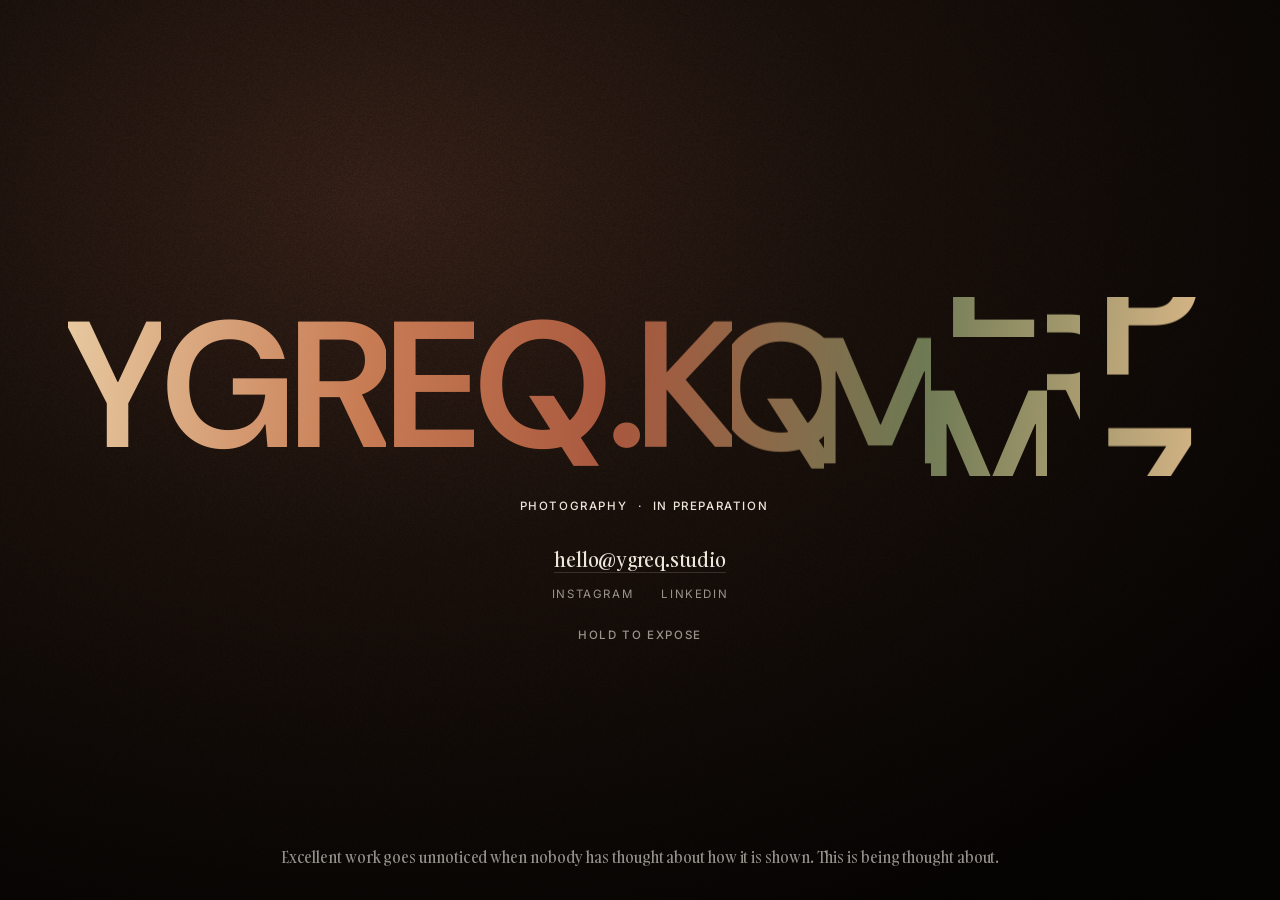
==== index.html @ 8a0fd908 "Serve the holding page only, while the site is finished on the site branch index.html is now the com" ====
<!doctype html>
<html lang="en">
<head>
  <meta charset="utf-8" />
  <meta name="viewport" content="width=device-width, initial-scale=1, viewport-fit=cover" />
  <title>YGREQ.STUDIO</title>
  <meta name="description" content="YGREQ.STUDIO is a visual creative practice based in Sofia. Photography, creative direction and brand identity for a handful of brands and institutions each year." />

  <meta property="og:title" content="YGREQ.STUDIO" />
  <meta property="og:description" content="Excellent work goes unnoticed when nobody has thought about how it is shown. This is being thought about." />
  <meta property="og:type" content="website" />

  <!-- browser-chrome tint: the field is the home hero's black -->
  <meta name="theme-color" content="#1A1B15" />
  <link rel="preconnect" href="https://fonts.googleapis.com" />
  <link rel="preconnect" href="https://fonts.gstatic.com" crossorigin />
  <!-- Inter: board, links, label. DM Sans 600: the wordmark only -->
  <link href="https://fonts.googleapis.com/css2?family=Inter:wght@400;500;600&family=DM+Sans:opsz,wght@9..40,600&display=swap" rel="stylesheet" />
  <link rel="stylesheet" href="styles.css?v=202611221200" />
  <link rel="stylesheet" href="coming-soon.css?v=202611221400" />
  <!-- coming-soon.js adds .cs-ready to <html> and only then are the board, the
       aperture and the instruction shown. Without JS the page is the wordmark,
       the line and the links. -->
</head>
<body class="page--ink cs-page">

  <main class="cs">
    <!-- the home hero's field, copied: Ember gradient + grain over --black -->
    <div class="hero__media" aria-hidden="true"></div>
    <canvas class="hero__grain" id="heroGrain" aria-hidden="true"></canvas>

    <h1 class="visually-hidden">YGREQ.STUDIO</h1>

    <div class="cs__stack">
      <!-- Solari reel, built by hero-wordmark.js. data-overshoot: first play only,
           STUDIO runs past its letters before settling. No JS: plain DM Sans text. -->
      <div class="hero__wordmark cs__wordmark" aria-hidden="true">
        <div class="hero__wordmark-row" id="heroWordmark" data-overshoot>YGREQ.STUDIO</div>
      </div>

      <!-- departures board, flipped by coming-soon.js -->
      <div class="cs__board label" id="csBoard" aria-hidden="true">
        <span class="cs__board-col cs__board-col--left" data-board="left">PHOTOGRAPHY</span>
        <span class="cs__board-dot">&middot;</span>
        <span class="cs__board-col cs__board-col--right" data-board="right">IN PREPARATION</span>
      </div>

      <!-- contact, centred under the board -->
      <div class="cs__contact">
        <a href="mailto:hello@ygreq.studio" class="contact-email">hello@ygreq.studio</a>
        <div class="contact-social">
          <a href="https://instagram.com/ygreq" rel="me noopener" target="_blank">Instagram</a>
          <a href="https://www.linkedin.com/in/yassengrigorov/" rel="me noopener" target="_blank">LinkedIn</a>
        </div>
        <!-- the prompt: sits under the contact at first; with a mouse, it detaches
             on the first move and follows the cursor (coming-soon.js) -->
        <span class="cs__hold label" id="csHold" aria-hidden="true">Hold to expose</span>
      </div>
    </div>

    <!-- the shutter: closed and empty until it opens -->
    <p class="visually-hidden">A rotating glimpse of selected photographs</p>
    <div class="cs__aperture" id="csAperture" aria-hidden="true">
      <div class="cs__iris">
        <img id="csFrame" alt="" decoding="async" />
      </div>
    </div>

    <footer class="cs__foot">
      <p class="cs__line">Excellent work goes unnoticed when nobody has thought about how it is shown. This is being thought about.</p>
    </footer>
  </main>

  <script src="hero-wordmark.js?v=202611221400"></script>
  <script src="coming-soon.js?v=202611221400"></script>
</body>
</html>
---- styles.css ----
/* ============================================================
   YGREQ.STUDIO — base styles
   Restrained, editorial. DM Sans body + switchable display serif.
   ============================================================ */

/* ---- self-hosted display serif: Gambarino (Fontshare / ITF licence) ---- */
@font-face {
  font-family: 'Gambarino';
  src: url('assets/fonts/Gambarino-Regular.woff2') format('woff2');
  font-weight: 400;
  font-style: normal;
  font-display: swap;
}

:root {
  /* ---- raw colour values ---- */
  --paper:         #E5DFD2;
  --ink:           #23241D;
  --cream:         #ECE7DB;
  --clay:          #AE674C;
  --clay-strong:   #9A5942;
  --olive:         #565C49;
  --cobalt:        #1A4F92;
  --stone:         #847E72;

  /* per-project reds — see PER-PROJECT ACCENTS below. Raw values live here so
     the curtain, the menu hover and transition.js can all read the same one. */
  --red-exemplary-home: #DE4832;
  --red-corps:          #EE1F25;
  --navy-pride-and-prejudice: #1A2541;
  --line:          rgba(35, 36, 29, 0.14);
  --black:         #1A1B15;

  /* ---- semantic / cascade-overrideable UI tokens ----
     Colour-field sections (.section--*) override these locally;
     components must read these, never the raw values above. */
  --muted:         var(--stone);
  --accent:        var(--clay);
  --accent-strong: var(--clay-strong);

  --maxw: 1480px;
  --gut: clamp(20px, 5vw, 80px);

  /* real portfolio photographs never render taller than this, at any width —
     see the "real photography" rule below and the lightbox's own sizing */
  --img-max-h: 86vh;

  /* motion */
  --ease-out:  cubic-bezier(.16, 1, .3, 1);
  --ease-menu: cubic-bezier(.76, 0, .24, 1);
  --dur-micro:  200ms;
  --dur-std:    450ms;
  --dur-menu:   700ms;

  --fs-label: 0.72rem;
  --ls-label: 0.14em;

  /* fluid display sizes */
  --fs-mega:  clamp(2.6rem, 9vw, 9rem);
  --fs-h1:    clamp(2rem, 5.2vw, 4.6rem);
  --fs-h2:    clamp(1.6rem, 3.4vw, 3rem);
  --fs-lead:  clamp(1.15rem, 1.9vw, 1.8rem);
  --fs-body:  clamp(1rem, 1.15vw, 1.18rem);

  /* display serif — Gambarino; applied to expressive type only */
  --font-display: 'Gambarino', serif;

  /* menu overlay: idx-column width + link gap, shared so .menu-item__children
     can always align flush under the label regardless of viewport width —
     see .menu-item__idx / .menu-item__link / .menu-item__children below */
  --menu-idx-w:   16px;
  --menu-item-gap: clamp(14px, 2vw, 24px);
}

/* ---------- reset ---------- */
*, *::before, *::after { box-sizing: border-box; }
html { -webkit-text-size-adjust: 100%; }
body {
  margin: 0;
  font-family: "Inter", system-ui, -apple-system, sans-serif;
  font-size: var(--fs-body);
  line-height: 1.5;
  color: var(--ink);
  font-feature-settings: "kern" 1;
  -webkit-font-smoothing: antialiased;
  text-rendering: optimizeLegibility;
  /* paper grain — baked asset (assets/grain.png), blended locally via
     background-blend-mode (not a fixed page-covering mix-blend-mode layer,
     which forced expensive recompositing against the hero's animation). */
  background-color: var(--paper);
  background-image: url("assets/grain.png");
  background-blend-mode: overlay;
  background-repeat: repeat;
  background-size: 160px 160px;
}
img, video { display: block; max-width: 100%; }
a { color: inherit; text-decoration: none; }
h1, h2, h3, p { margin: 0; }

::selection { background: var(--ink); color: var(--paper); }

/* visible focus ring everywhere — reads var(--ink), which colour-field
   sections already override locally, so it stays legible on paper and
   on any .section--* background without a second set of rules */
:focus-visible { outline: 2px solid var(--ink); outline-offset: 3px; }

/* visually hidden but still reachable by AT / not by keyboard when paired
   with tabindex="-1" (used for the contact form's spam honeypot) */
.visually-hidden {
  position: absolute !important;
  width: 1px; height: 1px;
  padding: 0; margin: -1px;
  overflow: hidden;
  clip: rect(0, 0, 0, 0);
  white-space: nowrap;
  border: 0;
}

/* ---------- shared helpers ---------- */
.wrap { width: 100%; max-width: var(--maxw); margin-inline: auto; padding-inline: var(--gut); }

.label {
  font-size: var(--fs-label);
  letter-spacing: var(--ls-label);
  text-transform: uppercase;
  color: var(--muted);
  font-weight: 500;
}

.lead { font-size: var(--fs-lead); line-height: 1.32; letter-spacing: -0.01em; }
.measure { max-width: 34ch; }
.measure-wide { max-width: 50ch; }

/* ---- fade-up reveal (body text, lists, small blocks) ---- */
[data-reveal]:not([data-reveal-type]) {
  opacity: 0;
  transform: translateY(18px);
  transition: opacity 1.0s var(--ease-out) 80ms, transform 1.0s var(--ease-out) 80ms;
}
[data-reveal]:not([data-reveal-type]).is-in { opacity: 1; transform: none; }

/* ---- mask reveal (display type — clip + translate up) ---- */
.js [data-reveal-type="mask"] { overflow: hidden; padding-bottom: 0.15em; }
.js [data-reveal-type="mask"] .reveal-inner {
  display: block;
  transform: translateY(106%);
  transition: transform 950ms var(--ease-out) var(--reveal-delay, 60ms);
  will-change: transform;
}
.js [data-reveal-type="mask"].is-in .reveal-inner { transform: translateY(0); }

/* Line-by-line statement reveal */
.reveal-line { display: block; }

/* ---- image wipe reveal ----
   A top-down wipe over a stationary photograph, built from transforms rather
   than clip-path. clip-path is not compositor-animatable, so the old version
   repainted the full photograph on every frame of the reveal — fine on a
   desktop GPU, the main source of dropped frames on a phone.
   .wipe clips with overflow:hidden and travels up; because overflow clips in
   the element's own transformed space, the clip rectangle travels with it,
   while .wipe__in cancels that movement for the image inside. Net effect: the
   visible band grows downward over a photograph that never moves — and both
   layers animate only transform, which the compositor handles without
   repainting. main.js builds the two layers; see the note there. */
.js [data-reveal-type="image"] .wipe {
  display: block;
  overflow: hidden;
  transform: translateY(-100%);
  transition: transform 1000ms var(--ease-menu);
}
.js [data-reveal-type="image"] .wipe__in {
  display: block;
  transform: translateY(100%);
  transition: transform 1000ms var(--ease-menu);
}
.js [data-reveal-type="image"].is-in .wipe,
.js [data-reveal-type="image"].is-in .wipe__in { transform: translateY(0); }

/* A photograph that reveals without parallax has no frame to clip in, so
   main.js gives it a host. The host carries the reveal state and nothing
   else — it must be transparent to whatever layout surrounded the image. */
.reveal-host { display: block; width: 100%; }
/* .corps-cell > .ph sizes the placeholder as a direct child; wrapping moves
   it one level deeper, so restore that sizing here. */
.reveal-host .ph { width: 100%; height: auto; }

/* ---- parallax frame ---- */
.parallax-frame { position: relative; overflow: hidden; }
/* parallax writes to the photograph itself; the .wipe layers between it and
   the frame own their own transforms (see the image wipe above) */
.js .parallax-frame img,
.js .parallax-frame video { transform-origin: center center; will-change: transform; }
/* scroll.js runs no parallax on touch devices (see the note there), so the
   compositor layer these would otherwise hold is pure memory cost on exactly
   the devices least able to spare it. */
@media (hover: none) and (pointer: coarse) {
  /* scroll.js runs no parallax on touch devices (see the note there), so the
     compositor layer this would otherwise hold is pure memory cost on exactly
     the devices least able to spare it. The wipe itself is identical on every
     device — it composites, so there is no reason to vary it. */
  .js .parallax-frame img,
  .js .parallax-frame video { will-change: auto; }
}

@media (prefers-reduced-motion: reduce) {
  [data-reveal]:not([data-reveal-type]) { opacity: 1; transform: none; transition: none; }
  .js [data-reveal-type="mask"] { overflow: visible; padding-bottom: 0; }
  .js [data-reveal-type="mask"] .reveal-inner { transform: none; transition: none; }
  .js [data-reveal-type="image"] .wipe,
  .js [data-reveal-type="image"] .wipe__in { transform: none !important; transition: none; }
  .js .parallax-frame > * { transform: none !important; }
}

/* ============================================================
   NAV
   ============================================================ */
.nav {
  position: fixed;
  inset: 0 0 auto 0;
  z-index: 50;
  display: flex;
  align-items: center;
  justify-content: space-between;
  padding: clamp(18px, 2.4vw, 30px) var(--gut);
  mix-blend-mode: difference;
  color: #fff;
}
.nav__mark { font-family: "DM Sans", sans-serif; font-weight: 600; letter-spacing: -0.01em; font-size: 0.95rem; }

/* no-JS baseline: show inline links, hide toggle */
.nav__links { display: flex; gap: clamp(18px, 2.4vw, 40px); }
.nav__links a { font-size: 0.95rem; opacity: 0.85; transition: opacity .25s; }
.nav__links a:hover { opacity: 1; }
.nav__toggle { display: none; background: none; border: 0; color: inherit; font: inherit; font-size: 0.95rem; cursor: pointer; padding: 0; }

/* JS loaded: switch to overlay-driven toggle */
.js .nav__links { display: none; }
.js .nav__toggle { display: inline-flex; }

/* Nav over a colour field.
   .nav blends with mix-blend-mode: difference so it stays legible over
   arbitrary imagery — but difference-blending white over clay (#AE674C)
   resolves to a dull blue-grey (#5198B3), which reads as "greyed out"
   rather than as part of the page. Over any of the .section--* colour
   fields we therefore drop the blend and paint the nav ecru outright.
   main.js toggles this by watching which field sits under the nav band;
   over paper, and over photography, the difference blend still applies. */
.nav--field {
  mix-blend-mode: normal;
  color: var(--cream);
}

/* The menu curtain is always one of the colour fields (clay, olive, cobalt,
   or a project's own colour), so the open overlay gets the same treatment —
   otherwise "Close" blends to blue-grey on the clay curtain. */
body:has(.menu-overlay.is-open) .nav,
body:has(.menu-overlay.is-closing) .nav {
  mix-blend-mode: normal;
  color: var(--cream);
}

/* ============================================================
   HERO — animated wordmark: STUDIO rolls in Solari-style, letters
   coloured with a warm clay/gold/olive gradient, over an Ember field.
   ============================================================ */
.hero {
  position: relative;
  height: 100svh;
  min-height: 560px;
  background: var(--black);
  overflow: hidden;
}
/* Ember field. (This replaces the earlier video-behind-mask concept —
   letters are no longer cut-out windows, so a future hero video would
   need its own masked layer rather than sitting in here.) */
.hero__media {
  position: absolute; inset: 0;
  will-change: transform;
  background: radial-gradient(88% 88% at 30% 22%, #331F17 0%, #180F0A 45%, #050302 100%);
}
.hero__grain { position: absolute; inset: 0; width: 100%; height: 100%; mix-blend-mode: overlay; opacity: .5; pointer-events: none; }

/* animated wordmark */
.hero__wordmark {
  position: absolute; inset: 0; z-index: 2; display: flex; align-items: center; justify-content: center;
  padding: 0 var(--gut); pointer-events: none;
  font-family: "DM Sans", sans-serif; font-weight: 600; letter-spacing: -.03em;
  font-size: clamp(2.2rem, 10.5vw, 9.5rem); line-height: 1;
}
.hero__wordmark-row { display: flex; align-items: flex-end; }
.reel { display: inline-block; height: 1em; overflow: hidden; vertical-align: bottom; }
.reel__strip { display: flex; flex-direction: column; will-change: transform; }
.reel__cell {
  height: 1em; display: flex; align-items: center; justify-content: center; line-height: 1;
  background-image: linear-gradient(96deg, #E7C9A0 0%, #C87C54 26%, #A9583E 48%, #6E7A54 74%, #DDB989 100%);
  background-repeat: no-repeat;
  -webkit-background-clip: text; background-clip: text;
  -webkit-text-fill-color: transparent; color: transparent;
}

.hero__foot {
  /* bottom offset is the section-counter's own position plus clearance,
     so the "01/09" counter (fixed, bottom-left, same gutter) never overlaps
     the hero's label */
  position: absolute; left: var(--gut); right: var(--gut); bottom: calc(clamp(22px, 4vw, 44px) + 30px);
  display: flex; justify-content: space-between; align-items: flex-end; gap: 20px;
  color: rgba(255,255,255,0.72);
  mix-blend-mode: difference;
  z-index: 3;
}
.hero__foot .label { color: rgba(255,255,255,0.72); }
.hero__scroll { font-size: var(--fs-label); letter-spacing: var(--ls-label); text-transform: uppercase; }

/* ============================================================
   SECTIONS
   ============================================================ */
section { position: relative; }
.section { padding-block: clamp(72px, 12vh, 160px); }
.section--tight { padding-block: clamp(56px, 8vh, 110px); }

.rule { height: 1px; background: var(--line); border: 0; margin: 0; }

/* intro: paragraph left, services right */
.split {
  display: grid;
  grid-template-columns: 1.4fr 1fr;
  gap: clamp(28px, 6vw, 90px);
  align-items: start;
}
.services { list-style: none; margin: 0; padding: 0; }
.services li {
  display: flex; justify-content: space-between; align-items: baseline; gap: 16px;
  padding: 18px 0; border-top: 1px solid var(--line);
  font-size: clamp(1.2rem, 2vw, 1.7rem); letter-spacing: -0.01em;
}
.services li:last-child { border-bottom: 1px solid var(--line); }
.services li span { font-size: var(--fs-label); letter-spacing: var(--ls-label); color: var(--muted); }

/* intro strip — condensed statement on clay + full-bleed image beneath */
.intro-strip { padding-block: clamp(40px, 6vw, 64px); }
.intro-strip .wrap { display: flex; justify-content: center; text-align: center; }
.intro-strip__text {
  font-family: var(--font-display);
  font-weight: 400;
  font-size: var(--fs-h2);
  line-height: 1.1;
  letter-spacing: -0.02em;
  max-width: 26ch;
}
.intro-strip__link { display: block; }
.intro-strip__image { width: 100%; }

/* image + paired paragraphs */
.archive { display: grid; grid-template-columns: 1fr 1fr; gap: clamp(28px, 5vw, 70px); align-items: end; }
.archive__text { display: flex; flex-direction: column; gap: 14px; }

/* big centred statement */
.statement { text-align: left; }
.statement p {
  font-size: var(--fs-h1);
  line-height: 1.08;
  letter-spacing: -0.02em;
  max-width: 22ch;
  font-weight: 500;
}
.statement .cont { color: var(--muted); display: block; max-width: 40ch; margin-top: clamp(20px,3vw,34px); font-size: var(--fs-lead); line-height:1.34; letter-spacing:-0.01em; }

/* approach: text + image */
.approach { display: grid; grid-template-columns: 1fr 1.1fr; gap: clamp(28px, 6vw, 90px); align-items: center; }

/* disciplines grid */
.disc { display: grid; grid-template-columns: repeat(3, 1fr); gap: 1px; background: var(--line); border: 1px solid var(--line); }
.disc__item {
  background: var(--paper);
  padding: clamp(26px, 4vw, 52px) clamp(20px, 3vw, 36px);
  min-height: clamp(150px, 18vw, 230px);
  display: flex; flex-direction: column; justify-content: space-between;
  position: relative;
  overflow: hidden;
}
.disc__num, .disc__name { position: relative; z-index: 1; }
.disc__img {
  position: absolute;
  inset: 0;
  width: 100%;
  height: 100%;
  object-fit: cover;
  border: none;
  opacity: 0;
  transform: scale(1.04);
  transition: opacity var(--dur-micro) var(--ease-out), transform var(--dur-menu) var(--ease-out);
  pointer-events: none;
}
.disc__img::after { display: none; }
.disc__item::before {
  content: "";
  position: absolute;
  inset: 0;
  background: linear-gradient(to top, rgba(35,36,29,.55), rgba(35,36,29,0) 55%);
  opacity: 0;
  transition: opacity var(--dur-micro) var(--ease-out);
  z-index: 1;
}
.disc__item:hover .disc__img { opacity: 1; transform: scale(1); }
.disc__item:hover::before { opacity: 1; }
.disc__item:hover .disc__num,
.disc__item:hover .disc__name { color: var(--cream); }
/* Motion tile — the reveal is a silent looping clip rather than a still.
   <video> inherits .disc__img wholesale; this only kills the UA's own chrome. */
.disc__img--video { background: var(--ink); }
.disc__img--video::-webkit-media-controls { display: none !important; }

/* Brand Identity tile — a flat identity lockup, not a photograph. Photographs
   fill the tile edge to edge (object-fit: cover) and take the darkening
   gradient so the cream label reads over them; a line mark on its own ground
   can do neither. So this one tile keeps its paper field and its ink type, and
   the lockup sits contained and top-weighted above them. Bottom padding
   reserves the label's line so the mark's own wordmark never lands on it.
   (The artwork is trimmed to its content bbox — the supplied file carried ~60%
   empty margin, which shrank the wordmark past legibility at tile size.) */
.disc__img--mark {
  object-fit: contain;
  object-position: center top;
  background: var(--paper);
  padding: clamp(24px, 3vw, 34px) clamp(20px, 2.6vw, 30px) clamp(68px, 8.6vw, 94px);
  transform: none;               /* no scale-in — a mark shouldn't breathe */
}
.disc__item--mark:hover .disc__img--mark { transform: none; }
.disc__item--mark:hover::before { opacity: 0; }   /* no gradient over a paper field */
.disc__item--mark:hover .disc__num  { color: var(--muted); }
.disc__item--mark:hover .disc__name { color: var(--ink); }

/* No hover (phones, tablets): the reveal has nothing to trigger it, so the grid
   would be six words and nothing else. Show the real media outright instead —
   img and video only, never the .ph placeholders, which should keep looking
   like the empty slots they are. */
@media (hover: none) {
  img.disc__img, video.disc__img { opacity: 1; transform: none; }
  .disc__item:has(img.disc__img)::before,
  .disc__item:has(video.disc__img)::before { opacity: 1; }
  .disc__item:has(img.disc__img) .disc__num,
  .disc__item:has(video.disc__img) .disc__num,
  .disc__item:has(img.disc__img) .disc__name,
  .disc__item:has(video.disc__img) .disc__name { color: var(--cream); }

  /* The flat-mark tile keeps its paper field and ink type here too. These have
     to carry :has() as well — without it they lose to the rules above, whose
     :has(img.disc__img) makes them a specificity step more specific. */
  .disc__item--mark:has(img.disc__img)::before { opacity: 0; }
  .disc__item--mark:has(img.disc__img) .disc__num  { color: var(--muted); }
  .disc__item--mark:has(img.disc__img) .disc__name { color: var(--ink); }
}

.disc__num { font-size: var(--fs-label); letter-spacing: var(--ls-label); color: var(--muted); transition: color var(--dur-micro) var(--ease-out); }
.disc__name { font-size: clamp(1.25rem, 2.1vw, 1.9rem); letter-spacing: -0.01em; transition: color var(--dur-micro) var(--ease-out); }

/* ---- display serif (Gambarino) — expressive type only ----
   DM Sans stays on: .nav__mark, .footer__mark, hero SVG wordmark.
   Inter handles: body, .label, services list, everything else. */
.menu-item__label,
.statement p,
.cta h2,
.disc__name {
  font-family: var(--font-display);
  font-weight: 400;
  letter-spacing: -0.02em;
  line-height: 1.0;
}
/* Menu labels are display-sized — Gambarino is top-heavy at large sizes,
   pull line-height tight and ease tracking slightly */
.menu-item__label { line-height: 0.98; letter-spacing: -0.015em; }
.statement p      { line-height: 1.02; letter-spacing: -0.02em; }
.cta h2           { line-height: 1.04; letter-spacing: -0.02em; }

/* ============================================================
   COLOUR-FIELD SECTIONS
   Apply .section--* to any container. Components that read
   var(--ink) / var(--muted) / var(--accent) recolour automatically.
   Home page: use sparingly (two beats — cobalt + clay).
   Inner pages may use more liberally.
   ============================================================ */
.section--cobalt {
  background: var(--cobalt);
  background-image: url("assets/grain.png");
  background-blend-mode: overlay;
  background-repeat: repeat;
  background-size: 160px 160px;
  color: var(--ink);
  --ink:    var(--cream);
  --muted:  rgba(236, 231, 221, .6);
  --line:   rgba(236, 231, 221, .18);
  /* --accent stays clay (warm on cool is intentional) */
}
.section--olive {
  background: var(--olive);
  background-image: url("assets/grain.png");
  background-blend-mode: overlay;
  background-repeat: repeat;
  background-size: 160px 160px;
  color: var(--ink);
  --ink:    var(--cream);
  --muted:  rgba(236, 231, 221, .6);
  --line:   rgba(236, 231, 221, .18);
}
.section--clay,
.section--clay-cream {
  background: var(--clay);
  background-image: url("assets/grain.png");
  background-blend-mode: overlay;
  background-repeat: repeat;
  background-size: 160px 160px;
  color: var(--ink);
  --ink:    #23241D;
  --muted:  rgba(35, 36, 29, .62);
  --accent: var(--ink);
  --accent-strong: rgba(35, 36, 29, .78);
  --line:   rgba(35, 36, 29, .2);
}

/* Clay field, cream type. Same background, type flipped light — for large
   display headers (The Work's dictionary opening) where the page should read
   as a colour field with light type on it rather than dark ink. Deliberately
   NOT the default: .btn paints itself in var(--accent) with paper text, so any
   clay surface carrying a button (the home CTA, the .case-next bands) must
   keep the dark-ink treatment above or the button goes cream-on-cream. */
.section--clay-cream {
  --ink:    var(--cream);
  --muted:  rgba(236, 231, 221, .8);
  --accent: var(--ink);
  --accent-strong: rgba(236, 231, 221, .9);
  --line:   rgba(236, 231, 221, .28);
}
/* a project that names its own colour needs a matching field for the closing
   bands that point at it — same slug as .project--*, .page-curtain--* and
   .menu-overlay--*, so the whole family is derivable from the project slug */
.section--pride-and-prejudice {
  background: var(--navy-pride-and-prejudice);
  background-image: url("assets/grain.png");
  background-blend-mode: overlay;
  background-repeat: repeat;
  background-size: 160px 160px;
  color: var(--ink);
  --ink:    var(--cream);
  --muted:  rgba(236, 231, 221, .6);
  --line:   rgba(236, 231, 221, .18);
}
.section--ink {
  background: var(--black);
  background-image: url("assets/grain.png");
  background-blend-mode: overlay;
  background-repeat: repeat;
  background-size: 160px 160px;
  color: var(--ink);
  --ink:    var(--cream);
  --muted:  rgba(236, 231, 221, .55);
  --line:   rgba(236, 231, 221, .16);
}

/* ------------------------------------------------------------
   PER-PROJECT ACCENTS
   A case study may carry its own accent, echoing the project's
   own identity rather than the site's default clay. Applied as a
   class on <body>; every component that reads var(--accent) picks
   it up, and colour-field sections still override locally (clay
   sets --accent to ink), so the closing band is untouched.
   Colours come from each project's own materials — see the note
   beside each one. Keep new projects to this same pattern.
   ------------------------------------------------------------ */
/* THE PROJECT-COLOUR RULE — where a project's own colour is allowed to appear.
   Three places, the same on every project, so this never has to be decided
   case by case:
     1. the headword (.case-hero__title)
     2. the structural headers (.case-section__eyebrow — Statement, Process,
        and every sequence heading)
     3. any link elsewhere on the site that points AT that project (see the
        closing-band rule further down)
   The descriptor under the headword stays deliberately quiet: it's a sentence,
   not a label, and it already sits between two coloured beats. A case study
   with no project colour (Pride and Prejudice) reads --accent as the site clay
   and keeps its muted labels. */
.project .case-hero__title,
.project .case-section__eyebrow { color: var(--accent); }
.project .case-hero__tags       { color: var(--muted); }

.project--exemplary-home {
  --accent:        var(--red-exemplary-home);  /* the red used throughout the project */
  --accent-strong: #C23A26;
}
.project--pride-and-prejudice {
  --accent:        var(--navy-pride-and-prejudice);  /* the Sofia Opera poster's own navy */
  --accent-strong: #121B32;
}
.project--corps {
  --accent:        var(--red-corps);  /* the Corps poster's own red (colourway: black + #EE1F25) */
  --accent-strong: #C8342A;   /* the poster's deeper alternate */
}
/* Corps runs on the dark field — the wings, backstage — so it pairs
   .project--corps with .page--ink below. Its off-white is the poster's own
   #F5F0E8, drawn from the same source as the red, rather than the site cream:
   warmer and a shade brighter, and deliberately not pure white. 15.3:1 on the
   black field, so the long caption reading holds up. */
.project--corps.page--ink {
  --ink:   #F5F0E8;
  --muted: rgba(245, 240, 232, .62);
  --line:  rgba(245, 240, 232, .16);
}


/* ------------------------------------------------------------
   PAGE-LEVEL COLOUR FIELD
   The .section--* fields are bands inside a paper page; .page--ink
   makes the whole page the dark field instead. Applied to <body>.
   Sections inside still declare their own field and win locally —
   Corps' .case-next band stays clay, and the footer's .section--ink
   simply matches, so it reads as one continuous field.
   ------------------------------------------------------------ */
.page--ink {
  background-color: var(--black);
  --ink:   var(--cream);
  --muted: rgba(236, 231, 221, .62);
  --line:  rgba(236, 231, 221, .16);
}
/* placeholders invert — the default hatch is dark-on-light and would vanish
   here. Same treatment .menu-media .ph already uses on the menu curtain. */
.page--ink .ph {
  background:
    repeating-linear-gradient(45deg, rgba(255,255,255,.022) 0 14px, rgba(255,255,255,.05) 14px 28px);
  border-color: rgba(236, 231, 221, .14);
}
/* the global ::selection pairs --ink with --paper, which on a dark page is
   off-white on off-white */
.page--ink ::selection { background: var(--ink); color: var(--black); }


/* marquee */
.marquee {
  overflow: hidden;
  border-top: 1px solid var(--line);
  border-bottom: 1px solid var(--line);
  padding-block: clamp(14px, 2vw, 20px);
  user-select: none;
  -webkit-user-select: none;
}
.marquee__track {
  display: flex;
  white-space: nowrap;
  will-change: transform;
}
.marquee__item {
  font-size: var(--fs-label);
  letter-spacing: var(--ls-label);
  text-transform: uppercase;
  color: var(--muted);
  flex-shrink: 0;
}
/* CSS animation runs by default — scroll.js adds .marquee--js when it takes over */
@keyframes marquee-tick {
  from { transform: translateX(0); }
  to   { transform: translateX(-33.3334%); }
}
.marquee__track { animation: marquee-tick 40s linear infinite; }
/* Only kill CSS anim once JS rAF is actually driving the track */
.marquee--js .marquee__track { animation: none; }
@media (prefers-reduced-motion: reduce) {
  .marquee__track { animation: none !important; }
}

/* CTA */
.cta { display: flex; flex-direction: column; gap: clamp(26px, 4vw, 44px); align-items: flex-start; }
.cta h2 { font-size: var(--fs-h1); line-height: 1.04; letter-spacing: -0.02em; max-width: 18ch; font-weight: 500; }
.btn {
  display: inline-flex; align-items: center; gap: 12px;
  padding: 16px 26px; border-radius: 999px; border: 0; /* only ever applied to <a> before
    the contact form's <button>, which carries a native UA border unless reset */
  background: var(--accent); color: var(--paper);
  font-size: 0.98rem; letter-spacing: 0.01em;
  font-family: inherit; cursor: pointer; /* <button> doesn't inherit these like <a> does */
  transition: transform .35s cubic-bezier(.16,1,.3,1), background .35s;
}
.btn:hover { transform: translateY(-2px); background: var(--accent-strong); }
.btn .arr { transition: transform .35s cubic-bezier(.16,1,.3,1); }
.btn:hover .arr { transform: translateX(4px); }

/* footer — uses section--ink class in HTML for dark background */
.footer { padding-block: clamp(40px, 6vw, 70px); border-top: 1px solid var(--line); color: var(--ink); }
.footer__top { display: flex; justify-content: space-between; align-items: flex-end; gap: 24px; flex-wrap: wrap; }
/* The wordmark is the link home — the conventional place to expect one, and
   the footer's only other route back. inline-block keeps the hit area to the
   text itself rather than the full flex row. */
.footer__mark {
  display: inline-block;
  font-family: "DM Sans", sans-serif;
  font-size: clamp(2rem, 7vw, 5rem); font-weight: 600; letter-spacing: -0.03em; line-height: 1;
  transition: opacity .3s var(--ease-out);
}
.footer__mark:hover,
.footer__mark:focus-visible { opacity: 0.68; }
.footer__links { display: flex; gap: 22px; flex-wrap: wrap; }
.footer__links a { color: var(--muted); transition: color .25s; }
.footer__links a:hover { color: var(--accent); }
.footer__legal { margin-top: clamp(28px, 4vw, 48px); display: flex; justify-content: space-between; gap: 16px; flex-wrap: wrap; }

/* ---------- placeholder image block (until real photos) ---------- */
.ph {
  position: relative;
  width: 100%;
  background:
    repeating-linear-gradient(45deg, rgba(35,36,29,.025) 0 14px, rgba(35,36,29,.05) 14px 28px);
  border: 1px solid var(--line);
  display: flex; align-items: flex-end;
  color: var(--muted);
  overflow: hidden;
}
.ph::after {
  content: attr(data-ph);
  font-size: var(--fs-label); letter-spacing: var(--ls-label); text-transform: uppercase;
  padding: 14px 16px;
}
.ph--portrait { aspect-ratio: 4 / 5; }
.ph--land { aspect-ratio: 3 / 2; }
.ph--wide { aspect-ratio: 16 / 9; }
.ph--tall { aspect-ratio: 3 / 4; }

/* real photography — height-capped, never cropped. Real portfolio photos display at
   native aspect ratio, sized down only if they'd exceed --img-max-h; portraits get
   whitespace either side rather than overflowing the viewport. Never object-fit: cover
   here. (The menu panels used to be the one exception; they aren't any more. The only
   object-fit: cover left on the site is .disc__img — the home page's discipline tiles,
   which are UI tiles with type over them, not photographs presented as work.) */
.work-item__media img,
.case-media img,
.case-gallery img {
  display: block;
  width: auto;
  height: auto;
  max-width: 100%;
  max-height: var(--img-max-h);
  margin-inline: auto;
}
/* .parallax-frame needed no separate cap here: it auto-shrinks to the now
   height-limited image, and the scale(1.10) parallax always has room since the
   frame is exactly the size of the (already capped) image it wraps. */

/* ============================================================
   FULL-SCREEN MENU OVERLAY
   ============================================================ */
.menu-overlay {
  position: fixed;
  inset: 0;
  z-index: 40;           /* below nav (z-50), above page content */
  pointer-events: none;
}
.menu-overlay.is-open { pointer-events: auto; }

/* curtain — full-bleed panel that wipes in from the top */
.menu-overlay__curtain {
  position: absolute;
  inset: 0;
  background: var(--black);
  transform: translateY(-100%);
  transition: transform var(--dur-menu) var(--ease-menu), background 300ms var(--ease-out);
  will-change: transform;
}
.menu-overlay.is-open .menu-overlay__curtain { transform: translateY(0); }
.menu-overlay.is-closing .menu-overlay__curtain { transform: translateY(-100%); }

/* destination-colour hover: overlay background shifts to that section's field colour */
.menu-overlay--work    .menu-overlay__curtain { background: var(--clay); }
.menu-overlay--about   .menu-overlay__curtain { background: var(--olive); }
.menu-overlay--contact .menu-overlay__curtain { background: var(--cobalt); }
/* project destinations may name their own field (see PAGE_CATEGORY in
   transition.js). 'ink' deliberately has no rule — the curtain's default
   black already is that field, which is why Corps needs none. */
.menu-overlay--exemplary-home .menu-overlay__curtain { background: var(--red-exemplary-home); }
.menu-overlay--pride-and-prejudice .menu-overlay__curtain { background: var(--navy-pride-and-prejudice); }

/* inner layout: links left, image right */
.menu-overlay__inner {
  position: absolute;
  inset: 0;
  display: grid;
  /* Proportional split rather than a fixed image column: the rules under the
     menu items land a little past the midpoint at every width, and the panel
     takes the rest. A clamp()ed second column drifted — it capped out on wide
     screens and handed the extra width back to the type, which left the lines
     running to ~63% and the photograph smaller than it should be. */
  grid-template-columns: minmax(0, 1.45fr) minmax(0, 1fr);
  gap: clamp(40px, 5vw, 90px);
  padding: clamp(90px, 12vw, 140px) var(--gut) clamp(50px, 8vw, 90px);
  color: var(--cream);
  align-items: start;
}

/* nav column */
.menu-overlay__nav {
  display: flex;
  flex-direction: column;
  justify-content: space-between;
  height: 100%;
}

/* main link list */
.menu-overlay__list {
  list-style: none;
  margin: 0;
  padding: 0;
}

/* each item — border fades out with items on close */
.menu-item {
  border-top: 1px solid rgba(236, 231, 221, 0.12);
  transition: opacity 150ms linear; /* JS adds opacity:0 on close */
}
.menu-overlay__list .menu-item:last-child { border-bottom: 1px solid rgba(236, 231, 221, 0.12); }

/* entrance state — short rise (no overshoot), weighted in-out easing */
.menu-item__inner {
  opacity: 0;
  transform: translateY(22px);
  transition: opacity 540ms var(--ease-menu), transform 540ms var(--ease-menu);
  will-change: transform, opacity;
}
.menu-item__inner.is-in {
  opacity: 1;
  transform: translateY(0);
}

/* the link itself */
.menu-item__link {
  display: flex;
  align-items: baseline;
  gap: var(--menu-item-gap);
  padding: clamp(16px, 2vw, 28px) 0;
  color: var(--cream);
  text-decoration: none;
  transition: opacity var(--dur-std) var(--ease-out);
}
.menu-item__idx {
  width: var(--menu-idx-w); /* fixed, not intrinsic — .menu-item__children's
    indent below adds up to exactly this + the gap, so it can't drift */
  font-size: var(--fs-label);
  letter-spacing: var(--ls-label);
  color: rgba(236, 231, 221, 0.35);
  flex-shrink: 0;
  transition: color var(--dur-std) var(--ease-out);
}
.menu-item__label {
  font-size: clamp(2.6rem, 7.5vw, 9rem);
  font-weight: 500;
  letter-spacing: -0.03em;
  line-height: 1;
  display: block;
  transition: transform var(--dur-std) var(--ease-out);
}
.menu-item__count {
  font-family: Inter, sans-serif; /* utility numeral, not display type */
  font-size: clamp(0.9rem, 1.4vw, 1.1rem);
  font-weight: 500;
  letter-spacing: 0.02em;
  color: rgba(236, 231, 221, 0.4);
  margin-left: clamp(6px, 1vw, 12px);
  vertical-align: super;
}

/* hover feedback: siblings dim, active item shifts.
   Keyed on .menu-item:hover (the <li>) rather than the exact link hovered —
   :hover naturally applies to an ancestor whenever a descendant is hovered,
   so "The Work" stays at full opacity while hovering any of its children,
   with no extra JS/class bookkeeping. */
.menu-overlay__list:has(.menu-item:hover) .menu-item:not(:hover) .menu-item__link,
.menu-overlay__list:has(.menu-item:hover) .menu-item:not(:hover) .menu-item__child-link {
  opacity: 0.2;
}
.menu-item__link:hover .menu-item__label { transform: translateX(clamp(10px, 1.5vw, 22px)); }
.menu-item__link:hover .menu-item__idx { color: rgba(236, 231, 221, 0.7); }

/* nested project links under "The Work" — always visible once the overlay is
   open, no toggle/expand. Comma-separated run (Oviedo's "Projects (10)" pattern),
   not a stacked list. Gambarino at a reduced size — editorial, still clearly
   secondary to the big label — with the same quiet underline/opacity hover
   used for links elsewhere on the site (09-motion-and-interaction.md §4). */
.menu-item__children {
  display: block; /* wraps like a paragraph across the available width */
  list-style: none;
  margin: 2px 0 clamp(16px, 2.4vw, 24px);
  /* idx width + link gap (same custom properties .menu-item__link and
     .menu-item__idx use, so it never drifts out of alignment), plus a
     touch extra so it reads as tucked in under the label, not flush edge */
  padding-left: calc(var(--menu-idx-w) + var(--menu-item-gap) + 10px);
}
.menu-item__children li { display: inline; }
.menu-item__children li:not(:last-child)::after {
  content: ", ";
  color: rgba(236, 231, 221, 0.4);
}
.menu-item__child-link {
  font-family: var(--font-display); /* Gambarino, unchanged */
  font-weight: 400;
  font-size: 1.1rem;
  letter-spacing: -0.03em;
  line-height: 1.2;
  color: rgba(236, 231, 221, 0.5);
  text-decoration: none;
  transition: color var(--dur-std) var(--ease-out);
}
.menu-item__child-link:hover {
  color: var(--cream);
  text-decoration: underline;
  text-underline-offset: 0.14em;
}
.menu-item__child-link.is-current {
  color: var(--cream);
  text-decoration: underline;
  text-underline-offset: 0.14em;
}

/* external links — bottom of nav column */
.menu-overlay__ext {
  display: flex;
  gap: 28px;
  padding-top: clamp(24px, 4vw, 44px);

  /* entrance */
  opacity: 0;
  transform: translateY(10px);
  transition: opacity var(--dur-std) var(--ease-out), transform var(--dur-std) var(--ease-out);
}
.menu-overlay__ext.is-in { opacity: 1; transform: none; }
.menu-overlay__ext a {
  color: rgba(236, 231, 221, 0.4);
  font-size: var(--fs-label);
  letter-spacing: var(--ls-label);
  text-transform: uppercase;
  transition: color var(--dur-micro) var(--ease-out);
}
.menu-overlay__ext a:hover { color: var(--cream); }

/* image area — right column */
.menu-overlay__media {
  position: relative;
  width: 100%;
  /* stop the panel becoming a hero on very wide screens; it stays against the
     right gutter as the column outgrows it */
  max-width: 620px;
  margin-left: auto;
  /* Square, not 3:4 — the panel images aren't cropped (see .menu-media img
     below), so the frame's job is to hold every shape without the column
     resizing on hover. The covers run 0.8 (portrait) to 1.25 (landscape);
     a square box is the shape that wastes least at both ends of that range. */
  aspect-ratio: 1 / 1;
  align-self: center;
}
.menu-media {
  position: absolute;
  inset: 0;
  opacity: 0;
  transform: scale(0.97);
  transition: opacity var(--dur-std) var(--ease-out), transform var(--dur-std) var(--ease-out);
  will-change: opacity, transform;
}
.menu-media.is-visible { opacity: 1; transform: scale(1); }
.menu-media .ph {
  width: 100%;
  height: 100%;
  border-color: rgba(255,255,255,0.1);
  background:
    repeating-linear-gradient(45deg, rgba(255,255,255,.02) 0 10px, rgba(255,255,255,.04) 10px 20px);
  aspect-ratio: unset;
}
.menu-media .ph::after { color: rgba(255,255,255,0.25); }
/* Real photos in the menu panel. `contain`, not `cover`: the photograph keeps
   its own shape and sits centred on the field, whatever aspect it was shot at.
   This was the one place a portfolio photograph got cropped; it no longer is, so
   the "never cropped" rule below now covers every photograph shown as work. */
.menu-media img {
  width: 100%;
  height: 100%;
  object-fit: contain;
  display: block;
}

/* reduced motion: no transforms, instant show, simple opacity hover */
@media (prefers-reduced-motion: reduce) {
  .menu-overlay__curtain { transition: none; }
  .menu-item__inner { opacity: 1; transform: none; transition: none; }
  .menu-overlay__ext { opacity: 1; transform: none; transition: none; }
  .menu-item__label { transition: none; }
  .menu-item__link { transition: opacity var(--dur-micro) linear; }
  .menu-media { transition: none; }
}

/* ============================================================
   PAGE TRANSITION CURTAIN
   The same panel the menu overlay wipes in, reused between pages:
   translateY wipe over --dur-menu with --ease-menu, in the
   DESTINATION's field colour — the same data-category mapping
   .menu-overlay--work/about/contact already uses on hover.
   Deliberately flat (no grain): on a menu click the menu's own
   curtain hands straight over to this one, and that one is flat —
   a texture change would show the seam. See transition.js.
   ============================================================ */
.page-curtain {
  position: fixed;
  inset: 0;
  z-index: 70;            /* above lightbox (60), nav (50), menu overlay (40) */
  background: var(--black);
  transform: translateY(-100%);
  pointer-events: none;
  will-change: transform;
}

/* covering — painted by the <head> snippet's data-pt-enter before the first
   paint of an incoming page, then handed over to .is-covering by transition.js */
:root[data-pt-enter] .page-curtain,
.page-curtain.is-covering { transform: translateY(0); }

/* destination colour — the three menu-overlay fields, plus home's black hero
   field (which is also this curtain's default, stated here for symmetry) */
:root[data-pt-enter="home"]    .page-curtain,
.page-curtain--home    { background: var(--black); }
:root[data-pt-enter="ink"]     .page-curtain,
.page-curtain--ink     { background: var(--black); }
/* a project whose identity colour IS its field — the curtain and the browser
   chrome carry the project's own red rather than the generic Work clay */
:root[data-pt-enter="exemplary-home"] .page-curtain,
.page-curtain--exemplary-home { background: var(--red-exemplary-home); }
:root[data-pt-enter="pride-and-prejudice"] .page-curtain,
.page-curtain--pride-and-prejudice { background: var(--navy-pride-and-prejudice); }
:root[data-pt-enter="work"]    .page-curtain,
.page-curtain--work    { background: var(--clay); }
:root[data-pt-enter="about"]   .page-curtain,
.page-curtain--about   { background: var(--olive); }
:root[data-pt-enter="contact"] .page-curtain,
.page-curtain--contact { background: var(--cobalt); }

/* the transition exists only for the frames we actually animate, so the
   pre-paint covering state can never animate in from nowhere on load */
.page-curtain.is-animating { transition: transform var(--dur-menu) var(--ease-menu); }

/* through-sweep entrance variant — see ENTER_DIRECTION in transition.js */
.page-curtain.is-sweeping { transform: translateY(100%); }

/* exit only: swallow clicks while the curtain covers the outgoing page.
   Never set on entrance — the incoming page is usable straight away. */
.page-curtain.is-exiting { pointer-events: auto; }

/* reduced motion: no page transition at all (transition.js never sets the
   flag or intercepts either — this is the belt to that braces) */
@media (prefers-reduced-motion: reduce) {
  .page-curtain { display: none; }
}

/* ============================================================
   SECTION COUNTER
   ============================================================ */
.section-counter {
  position: fixed;
  bottom: clamp(22px, 4vw, 44px);
  left: var(--gut);
  z-index: 30;
  font-size: var(--fs-label);
  letter-spacing: var(--ls-label);
  text-transform: uppercase;
  mix-blend-mode: difference;
  color: #fff;
  pointer-events: none;
  opacity: 0;
  transition: opacity 0.4s;
}
.js .section-counter { opacity: 1; }

/* ============================================================
   FEATURED WORK SECTION
   ============================================================ */
.work-section__header {
  padding-bottom: clamp(40px, 6vw, 72px);
  display: flex;
  flex-direction: column;
  gap: clamp(14px, 2vw, 22px);
  border-bottom: 1px solid var(--line);
}
.work-item { border-bottom: 1px solid var(--line); }
.work-item__link {
  display: grid;
  grid-template-columns: 1.8fr 1fr;
  gap: clamp(32px, 5vw, 64px);
  align-items: start;
  text-decoration: none;
  color: inherit;
  max-width: var(--maxw);
  margin-inline: auto;
  padding-inline: var(--gut);
  padding-block: clamp(56px, 8vh, 100px);
}
.work-item__link--inert { display: grid; grid-template-columns: 1.8fr 1fr; gap: clamp(32px,5vw,64px); align-items: start; max-width: var(--maxw); margin-inline: auto; padding-inline: var(--gut); padding-block: clamp(56px,8vh,100px); }
.work-item__caption {
  position: sticky;
  top: clamp(90px, 14vh, 140px);
  display: flex;
  flex-direction: column;
  gap: clamp(12px, 1.5vw, 18px);
}
.work-item__name {
  font-family: var(--font-display);
  font-size: clamp(1.8rem, 3.5vw, 3.4rem);
  line-height: 1.0;
  letter-spacing: -0.02em;
  font-weight: 400;
  margin: 0;
}
.work-item--placeholder .work-item__link--inert { opacity: 0.4; }

/* ============================================================
   EXPANDED APPROACH SECTION
   ============================================================ */
.approach-lead { margin-bottom: clamp(48px, 7vw, 80px); }
.approach-grid {
  display: grid;
  grid-template-columns: clamp(100px, 16vw, 220px) 1fr;
  gap: clamp(40px, 7vw, 100px);
  align-items: start;
}
.approach-sticky-col {
  position: sticky;
  top: clamp(90px, 14vh, 140px);
}
.approach-pillars { display: flex; flex-direction: column; }
.pillar {
  padding-block: clamp(32px, 5vw, 56px);
  border-top: 1px solid var(--line);
  display: flex;
  flex-direction: column;
  gap: clamp(12px, 1.5vw, 18px);
}
.pillar:last-child { border-bottom: 1px solid var(--line); }

/* ============================================================
   ABOUT TEASER
   ============================================================ */
.about-teaser { background: var(--paper); }
.about-teaser__inner {
  display: grid;
  grid-template-columns: 1.3fr 1fr;
  gap: clamp(32px, 6vw, 80px);
  align-items: center;
}
.about-teaser__text { display: flex; flex-direction: column; }
.about-teaser__more {
  margin-top: clamp(20px, 3vw, 32px);
  display: inline-block;
  color: var(--ink);
  opacity: 0.7;
  transition: opacity 0.2s;
}
.about-teaser__more:hover { opacity: 1; }
.about-teaser__portrait { width: 100%; height: auto; max-height: var(--img-max-h); }

/* ============================================================
   CLIENTS & RECOGNITION
   ============================================================ */
.clients-inner { max-width: none; }
.clients-inner > .label { display: block; margin-bottom: clamp(28px, 4vw, 48px); }
.clients-grid {
  display: grid;
  grid-template-columns: repeat(2, 1fr);
  gap: clamp(32px, 6vw, 80px);
}
.clients-col__label { display: block; margin-bottom: clamp(10px, 1.6vw, 16px); color: var(--muted); }
.clients-list {
  list-style: none;
  margin: 0;
  padding: 0;
}
.clients-list li {
  padding: clamp(16px, 2.4vw, 26px) 0;
  border-top: 1px solid var(--line);
  font-family: var(--font-display);
  font-weight: 400;
  font-size: clamp(1.6rem, 3vw, 2.6rem);
  line-height: 1.15;
  letter-spacing: -0.02em;
}
.clients-list li span { color: var(--muted); font-size: 0.5em; font-family: 'Inter', sans-serif; letter-spacing: 0; margin-left: 0.4em; }
.clients-list li:last-child { border-bottom: 1px solid var(--line); }
@media (max-width: 720px) {
  .clients-grid { grid-template-columns: 1fr; gap: clamp(24px, 8vw, 40px); }
}

/* ============================================================
   INNER PAGES — shared (about, contact)
   ============================================================ */
/* first section on pages with no hero — clears the fixed nav */
.section--first { padding-top: clamp(140px, 20vw, 210px); }

/* about: top statement (colour field) */
.page-statement p {
  font-family: var(--font-display);
  font-weight: 400;
  font-size: var(--fs-h1);
  line-height: 1.04;
  letter-spacing: -0.02em;
  max-width: 26ch;
}

/* about: aside paragraph + image (reuses .approach's text+image grid pattern) */
.about-aside { display: grid; grid-template-columns: 1fr 1.1fr; gap: clamp(28px, 6vw, 90px); align-items: center; }

/* about: single profile — portrait + title + bio */
.profile { display: grid; grid-template-columns: 1fr 1.6fr; gap: clamp(28px, 6vw, 90px); align-items: center; }
.profile__text { display: flex; flex-direction: column; gap: clamp(14px, 2vw, 20px); }
.profile__portrait { width: 100%; height: auto; max-height: var(--img-max-h); }
.profile__title {
  font-size: var(--fs-lead);
  letter-spacing: -0.01em;
  font-weight: 500;
}

/* ============================================================
   CONTACT — editorial intro (paper) + form (cobalt)
   ============================================================ */

/* editorial half: statement, then the email itself as the headline */
.contact-intro { display: flex; flex-direction: column; align-items: flex-start; }
.contact-email {
  display: inline-block;
  margin-top: clamp(40px, 6vw, 64px);
  font-family: var(--font-display);
  font-weight: 400;
  font-size: clamp(1.8rem, 5vw, 3.6rem);
  line-height: 1.05;
  letter-spacing: -0.02em;
  color: var(--ink);
  border-bottom: 1px solid var(--line);
  padding-bottom: 0.1em;
  transition: opacity .25s var(--ease-out), border-color .25s var(--ease-out);
}
.contact-email:hover { opacity: 0.72; border-color: var(--ink); }

.contact-social {
  display: flex;
  gap: clamp(18px, 3vw, 28px);
  margin-top: clamp(28px, 4vw, 40px);
}
.contact-social a {
  font-size: var(--fs-label);
  letter-spacing: var(--ls-label);
  text-transform: uppercase;
  color: var(--muted);
  transition: color .25s var(--ease-out);
}
.contact-social a:hover { color: var(--accent); }

/* form half — the one colour beat */
.contact-form-wrap { max-width: 640px; }
.contact-form-lead {
  font-family: var(--font-display);
  font-weight: 400;
  font-size: var(--fs-h2);
  line-height: 1.05;
  letter-spacing: -0.02em;
  margin-bottom: clamp(36px, 6vw, 56px);
}

.contact-form__fields { display: flex; flex-direction: column; gap: clamp(26px, 4vw, 38px); }
.field { display: flex; flex-direction: column; gap: 8px; }
.field label {
  font-size: var(--fs-label);
  letter-spacing: var(--ls-label);
  text-transform: uppercase;
  color: var(--muted);
}
.field__optional { text-transform: none; letter-spacing: 0; opacity: 0.75; }
.field__error {
  display: block;
  min-height: 1.2em;
  font-size: var(--fs-label);
  letter-spacing: var(--ls-label);
  color: var(--accent);
}
.field input,
.field textarea {
  font-family: "Inter", sans-serif;
  font-size: var(--fs-body);
  color: var(--ink);
  background: transparent;
  border: 0;
  border-bottom: 1px solid var(--line);
  padding: 8px 0 10px;
  resize: vertical;
  transition: border-color .25s var(--ease-out);
}
.field input::placeholder,
.field textarea::placeholder { color: var(--muted); }
.field input:hover,
.field textarea:hover { border-color: rgba(236, 231, 221, .4); }
.field textarea { min-height: 6em; }

.contact-form__submit { margin-top: clamp(6px, 1vw, 10px); align-self: flex-start; }

.contact-form__status {
  margin-top: clamp(20px, 3vw, 32px);
  font-size: var(--fs-lead);
  letter-spacing: -0.01em;
  max-width: 42ch;
}
.contact-form__status.is-error { color: var(--accent); }

/* ============================================================
   CASE STUDY SYSTEM
   Shared across work.html and individual case-study pages.
   All blocks reuse existing tokens/reveal system — no new motion,
   easing, or colour rules. See 10-case-study-system.md.
   ============================================================ */

/* case-hero: title + tags line */
.case-hero__title {
  font-family: var(--font-display);
  font-weight: 400;
  font-size: var(--fs-mega);
  line-height: 0.98;
  letter-spacing: -0.02em;
}
.case-hero__tags { display: block; margin-top: clamp(16px, 2.4vw, 26px); }

/* case-section: generic wrapper, opens with a .label eyebrow */
.case-section__eyebrow { display: block; margin-bottom: clamp(18px, 2.4vw, 26px); }

/* case-prose reuses .measure / .measure-wide sizing directly — no dedicated rule needed */

/* case-layout: sticky meta rail alongside Method's body copy —
   same mechanic as .approach-grid / .approach-sticky-col */
.case-layout {
  display: grid;
  grid-template-columns: clamp(100px, 16vw, 220px) 1fr;
  gap: clamp(40px, 7vw, 100px);
  align-items: start;
}
.case-meta {
  position: sticky;
  top: clamp(90px, 14vh, 140px);
  display: flex;
  flex-direction: column;
  gap: clamp(20px, 3vw, 30px);
}
.case-meta__item { display: flex; flex-direction: column; gap: 6px; }
.case-meta__value { font-size: var(--fs-body); letter-spacing: -0.01em; }

/* case-blocks: modular Anna-style units — Inter only, not Gambarino */
.case-blocks { display: flex; flex-direction: column; gap: clamp(28px, 4vw, 48px); }
.case-block { display: flex; flex-direction: column; gap: 10px; }
.case-block__title {
  font-size: var(--fs-lead);
  letter-spacing: -0.01em;
  font-weight: 500;
}

/* case-list: itemised outcome/recognition content, styled like .clients-list */
.case-list { list-style: none; margin: clamp(20px, 3vw, 32px) 0 0; padding: 0; }
.case-list li {
  padding: clamp(12px, 1.8vw, 18px) 0;
  border-top: 1px solid var(--line);
  font-size: var(--fs-label);
  letter-spacing: var(--ls-label);
  text-transform: uppercase;
  color: var(--muted);
}
.case-list li:last-child { border-bottom: 1px solid var(--line); }

/* case-media: single / paired / full-bleed images at native ratios */
.case-media { margin-block: clamp(40px, 6vw, 72px); }
.case-media--pair { display: grid; grid-template-columns: 1fr 1fr; gap: clamp(20px, 3vw, 32px); }

/* case-gallery: sequential full-bleed images, no captions — the "media wall" */
.case-gallery { display: flex; flex-direction: column; gap: clamp(40px, 6vw, 72px); margin-top: clamp(40px, 6vw, 72px); }

/* case-next: closing band, cycles to destination's field colour */
.case-next__body { display: flex; flex-direction: column; align-items: flex-start; gap: clamp(20px, 3vw, 32px); }
.case-next__link {
  display: inline-flex;
  align-items: center;
  gap: clamp(14px, 2vw, 22px);
  font-family: var(--font-display);
  font-weight: 400;
  font-size: var(--fs-mega);
  line-height: 0.98;
  letter-spacing: -0.02em;
  color: var(--ink);
}

/* THE CLOSING-BAND RULE — a .case-next band is painted as the place it leads
   to, never as the page it sits on:
     1. FIELD — the band carries the destination's field class, the same
        mapping transition.js uses for the curtain and <meta name="theme-color">:
          Work pages  → .section--clay-cream   (clay field, cream type)
          Corps       → .section--ink          (the dark field it runs on)
          About       → .section--olive
          Contact     → .section--cobalt
     2. TYPE — the destination's name is set in that project's own colour when
        the band's field is NOT already that colour (Corps: red name on its
        black field). Where the field IS the project's colour — Pride and
        Prejudice's navy — the name takes the field's light type instead, or it
        would be invisible on itself. Keyed off the href below, so the markup
        states the destination once (in the link) and the colour cannot drift
        out of step with it; a project whose field is its own colour simply
        gets no line here.
   The same two lines would extend this to work tiles if that's ever wanted. */
.case-next__link[href="corps.html"]          { color: var(--red-corps); }
.case-next__link[href="exemplary-home.html"] { color: var(--red-exemplary-home); }

.case-next__link .arr { display: inline-block; transition: transform .35s cubic-bezier(.16,1,.3,1); }
.case-next__link:hover .arr { transform: translateX(10px); }

/* ============================================================
   CORPS — image-led project page
   Reuses the case-study system (.case-hero / .case-meta / .case-section /
   .case-next) and the site's real-photography sizing rules. Adds only: a
   reading-width measure, a horizontal (non-sticky) meta rail, and a spanning
   image grid whose rhythm is set PER IMAGE from corps-data.js (the one file to
   edit). No new motion — sequence images carry the existing
   data-reveal / data-reveal-type="image" / data-parallax attributes, wrapped
   and observed by main.js/scroll.js exactly like every other photograph.
   ============================================================ */

/* ~60–70ch reading measure — the statement + process prose sit here */
.measure-read { max-width: 66ch; }

/* hero: live status under the descriptor, in the accent colour */
.corps-hero__status { display: block; margin-top: clamp(10px, 1.4vw, 16px); color: var(--accent); }

/* metadata: the .case-meta pairs laid out as a horizontal rail (standalone,
   not the sticky Method-rail variant) */
.case-meta--grid {
  position: static;
  flex-direction: row;
  flex-wrap: wrap;
  gap: clamp(26px, 5vw, 72px);
}

/* sequence section: small heading + optional caption + image grid */
.corps-seq__caption {
  display: block;
  margin-top: clamp(10px, 1.4vw, 16px);
  color: var(--muted);
}

/* spanning image grid — six-column bed; each cell's width comes from its
   span class (full / half / third), set per image in corps-data.js */
.corps-grid {
  display: grid;
  grid-template-columns: repeat(6, 1fr);
  gap: clamp(16px, 2.4vw, 34px);
  align-items: start;
  margin-top: clamp(28px, 4vw, 48px);
}
.corps-cell { min-width: 0; }            /* let cells shrink inside the grid */
.corps-cell--full  { grid-column: span 6; }
.corps-cell--half  { grid-column: span 3; }
.corps-cell--third { grid-column: span 2; }

/* placeholders fill their cell at the declared aspect ratio, so the empty
   layout can be judged before real selects arrive */
.corps-cell > .ph { width: 100%; height: auto; }

/* real photographs: native ratio, height-capped, centred — the same rule
   .case-media img / .case-gallery img use. Never cropped; a landscape fills
   the cell, a portrait keeps whitespace either side rather than overflowing. */
.corps-cell img {
  display: block;
  width: auto;
  height: auto;
  max-width: 100%;
  max-height: var(--img-max-h);
  margin-inline: auto;
}

@media (max-width: 820px) {
  .corps-cell--third { grid-column: span 3; }  /* 3-up relaxes to 2-up */
}
@media (max-width: 560px) {
  .corps-grid { grid-template-columns: 1fr; gap: clamp(20px, 6vw, 34px); }
  .corps-cell--full,
  .corps-cell--half,
  .corps-cell--third { grid-column: auto; }    /* everything stacks full-width */
}

/* ============================================================
   LIGHTBOX — full-screen viewer for .zoomable photographs
   Built once by main.js and appended to <body>. Reuses the site's easing
   tokens and the same background-scroll-lock pattern as the menu overlay
   (window.__lenis?.stop()/.start()). No object-fit: cover here — the whole
   photograph is always shown, never cropped.
   ============================================================ */
.zoomable { cursor: zoom-in; }

.lightbox {
  position: fixed;
  inset: 0;
  z-index: 60; /* above nav (50) and the menu overlay (40) */
  display: flex;
  align-items: center;
  justify-content: center;
}
.lightbox[hidden] { display: none; }

.lightbox__backdrop {
  position: absolute;
  inset: 0;
  background: rgba(26, 27, 21, 0.96);
  opacity: 0;
  transition: opacity var(--dur-std) var(--ease-out);
}
.lightbox.is-open .lightbox__backdrop { opacity: 1; }

.lightbox__stage {
  position: relative;
  max-width: 92vw;
  max-height: 92vh;
  opacity: 0;
  transform: scale(0.97);
  transition: opacity 260ms var(--ease-out), transform 260ms var(--ease-out);
}
.lightbox.is-open .lightbox__stage { opacity: 1; transform: scale(1); }

.lightbox__img {
  display: block;
  width: auto;
  height: auto;
  max-width: 92vw;
  max-height: 92vh;
  object-fit: contain;
}
/* .ph placeholders can be marked .zoomable too (see 09-motion-and-interaction.md) —
   this gives the enlarged view a sensible box before a real photo lands */
.lightbox__ph {
  width: min(92vw, 900px);
  aspect-ratio: 3 / 2;
}

.lightbox__close,
.lightbox__prev,
.lightbox__next {
  position: fixed;
  background: none;
  border: 0;
  padding: 12px;
  color: var(--cream);
  font-size: var(--fs-label);
  letter-spacing: var(--ls-label);
  text-transform: uppercase;
  cursor: pointer;
  opacity: 0.75;
  transition: opacity var(--dur-micro) var(--ease-out);
}
.lightbox__close:hover,
.lightbox__prev:hover,
.lightbox__next:hover { opacity: 1; }

.lightbox__close { top: clamp(18px, 2.4vw, 30px); right: var(--gut); }
.lightbox__prev  { left: var(--gut); top: 50%; transform: translateY(-50%); font-size: 1.4rem; }
.lightbox__next  { right: var(--gut); top: 50%; transform: translateY(-50%); font-size: 1.4rem; }

@media (prefers-reduced-motion: reduce) {
  .lightbox__backdrop,
  .lightbox__stage { transition: opacity var(--dur-micro) linear; }
  .lightbox__stage { transform: none !important; }
}
@media (max-width: 620px) {
  .lightbox__close, .lightbox__prev, .lightbox__next { padding: 8px; }
}

/* ============================================================
   RESPONSIVE
   ============================================================ */
@media (max-width: 820px) {
  .split, .archive, .approach { grid-template-columns: 1fr; }
  .archive { align-items: stretch; }
  .disc { grid-template-columns: 1fr 1fr; }
  /* on mobile, always show toggle (no-JS: inline links already stack fine) */
  .nav__links { display: none; }
  .nav__toggle { display: inline-flex; }
  /* hide image column — just links on mobile */
  .menu-overlay__inner {
    grid-template-columns: 1fr;
    padding-top: clamp(100px, 20vw, 140px);
  }
  .menu-overlay__media { display: none; }
  /* no mobile override needed — .menu-item__children's padding-left is
     calc()-derived from --menu-idx-w + --menu-item-gap (both already resolve
     correctly at narrow widths), so it stays flush with the label here too */

  /* work items */
  .work-item__link,
  .work-item__link--inert { grid-template-columns: 1fr; }
  .work-item__caption { position: static; }

  /* approach */
  .approach-grid { grid-template-columns: 1fr; }
  .approach-sticky-col { position: static; margin-bottom: clamp(20px, 3vw, 32px); }

  /* about teaser */
  .about-teaser__inner { grid-template-columns: 1fr; }

  /* about: aside + profile */
  .about-aside, .profile { grid-template-columns: 1fr; }

  /* case study: sticky meta rail + paired media */
  .case-layout { grid-template-columns: 1fr; }
  .case-meta { position: static; margin-bottom: clamp(20px, 3vw, 32px); }
  .case-media--pair { grid-template-columns: 1fr; }
}
@media (max-width: 520px) {
  .disc { grid-template-columns: 1fr; }
  /* single column makes every tile wide and short, which starves the contained
     Brand Identity lockup — the photographs crop happily, a mark can't. */
  .disc__item--mark { min-height: clamp(215px, 58vw, 290px); }
  .hero__foot { flex-direction: column; align-items: flex-start; gap: 8px; }
}


/* ==== THE WORK — dictionary-entry header (from design export) ==== */
/* ============================================================
   THE WORK — dictionary-entry opening section
   Headword treated like a dictionary entry (word / IPA / part of
   speech / numbered senses / example sentence), on a colour field.
   Senses rotate one at a time; click a number to pin it. Quote
   reveals with a typewriter caret. All decorative — content is
   real markup underneath, so it degrades cleanly with JS/motion off.
   ============================================================ */
.work-dict__word {
  font-family: var(--font-display);
  font-weight: 400;
  font-size: var(--fs-mega);
  line-height: 0.9;
  letter-spacing: -0.02em;
  margin: 0;
}

.work-dict__meta {
  margin-top: 22px;
  display: flex;
  align-items: baseline;
  gap: 16px;
  flex-wrap: wrap;
}

.work-dict__ipa { font-size: 1.2rem; opacity: 0.85; }

.work-dict__pos { font-size: 1.05rem; font-style: italic; opacity: 0.7; }

.work-dict__senses {
  margin-top: clamp(40px, 6vw, 56px);
  display: flex;
  gap: 26px;
  align-items: flex-start;
  max-width: 680px;
}

.work-dict__dial {
  display: flex;
  flex-direction: column;
  gap: 10px;
  padding-top: 3px;
}

.work-dict__num {
  font-family: inherit;
  font-size: var(--fs-label);
  letter-spacing: var(--ls-label);
  background: none;
  border: 0;
  padding: 0;
  margin: 0;
  color: inherit;
  cursor: pointer;
  opacity: 0.32;
  animation: dialNum 18s steps(1, end) infinite backwards;
}

.work-dict__num:nth-child(1) { animation-delay: 0s; }

.work-dict__num:nth-child(2) { animation-delay: 6s; }

.work-dict__num:nth-child(3) { animation-delay: 12s; }

.work-dict__num:hover,
.work-dict__num:focus-visible { opacity: 1; }

.work-dict__num.is-active  { opacity: 1; animation: none; }

.work-dict__num.is-dimmed  { opacity: 0.32; animation: none; }

/* The three senses stack in one grid cell rather than being absolutely
   positioned in a fixed 5.5em box: a fixed height is a desktop measurement,
   and on a narrow screen the longer senses wrap past it and collide with the
   quote below. Grid stacking keeps them overlapping for the crossfade while
   letting the box take the height of the tallest sense at any width. */
.work-dict__stack { position: relative; display: grid; flex: 1; }

.work-dict__sense {
  grid-area: 1 / 1;
  margin: 0;
  font-size: 1.25rem;
  line-height: 1.45;
  animation: senseCycle 18s cubic-bezier(.4, 0, .2, 1) infinite backwards;
}

.work-dict__sense:nth-child(1) { animation-delay: 0s; }

.work-dict__sense:nth-child(2) { animation-delay: 6s; }

.work-dict__sense:nth-child(3) { animation-delay: 12s; }

.work-dict__sense.is-active { animation: none; opacity: 1; transform: none; }

.work-dict__sense.is-dimmed { animation: none; opacity: 0; transform: none; }

.work-dict__quote {
  margin-top: 44px;
  font-style: italic;
  font-size: 1.2rem;
  line-height: 1.4;
  opacity: 0.85;
}

.work-dict__quote-type {
  display: inline-block;
  overflow: hidden;
  white-space: nowrap;
  border-right: 2px solid transparent;
  padding-right: 4px;
  animation: typeCaret 11s steps(64, end) infinite;
  --lw: 76ch;
  --caret: var(--ink);
}

/* safety-net fallback — see the matching note in main.js */
.work-dict__quote-type.is-static {
  animation: none;
  width: auto;
  border-right: 0;
  overflow: visible;
  white-space: normal;
}

@keyframes typeCaret {
  0%     { width: 0; border-color: transparent; }
  2%     { border-color: var(--caret, #AE674C); }
  30%    { width: var(--lw); border-color: var(--caret, #AE674C); }
  39.9%  { border-color: var(--caret, #AE674C); }
  40%    { border-color: transparent; }
  45.9%  { border-color: transparent; }
  46%    { border-color: var(--caret, #AE674C); }
  51.9%  { border-color: var(--caret, #AE674C); }
  52%    { border-color: transparent; }
  57.9%  { border-color: transparent; }
  58%    { border-color: var(--caret, #AE674C); }
  64%    { border-color: transparent; }
  100%   { width: var(--lw); border-color: transparent; }
}

/* caret only — for the wrapped quote, where there is no width to animate */
@keyframes caretBlink {
  0%, 49%   { border-color: var(--caret, #AE674C); }
  50%, 100% { border-color: transparent; }
}

@keyframes senseCycle {
  0%    { opacity: 0; transform: translateY(10px); }
  4%    { opacity: 1; transform: translateY(0); }
  29%   { opacity: 1; transform: translateY(0); }
  33%   { opacity: 0; transform: translateY(-10px); }
  100%  { opacity: 0; }
}

@keyframes dialNum {
  0%      { opacity: 1; }
  33.33%  { opacity: 1; }
  33.34%  { opacity: 0.32; }
  100%    { opacity: 0.32; }
}

@media (prefers-reduced-motion: reduce) {
  .work-dict__num,
    .work-dict__sense,
    .work-dict__quote-type { animation: none !important; }
  .work-dict__stack {
      position: static;
      height: auto;
      display: flex;
      flex-direction: column;
      gap: 16px;
    }
  .work-dict__sense { position: static; opacity: 1; transform: none; }
  .work-dict__quote-type {
      width: auto;
      border-right: 0;
      overflow: visible;
      white-space: normal;
    }
  .work-dict__dial { display: none; }
}

@media (max-width: 720px) {
  .work-dict__senses { flex-direction: column; gap: 14px; }
  .work-dict__dial { flex-direction: row; gap: 16px; }
}

/* The typewriter types a single unwrappable line out to --lw (76ch, ~600px).
   That is wider than any phone and most tablets, so below this width the
   quote wraps normally and only the caret keeps blinking — the effect
   survives, the overflow doesn't. Desktop keeps the full typewriter. */
@media (max-width: 980px) {
  .work-dict__quote-type {
    white-space: normal;
    overflow: visible;
    width: auto;
    max-width: 100%;
    border-right: 2px solid var(--caret, #AE674C);
    animation: caretBlink 1.1s steps(1, end) infinite;
  }
}

/* scroll hint — bottom-right of the opening section, same quiet language as
   the home page hero's "Scroll" (.hero__foot .hero__scroll), but positioned
   relative to this section rather than a fixed-height hero */
.work-dict__scroll {
  position: absolute;
  right: var(--gut);
  bottom: clamp(28px, 4vw, 48px);
  display: flex;
  align-items: center;
  gap: 10px;
  color: inherit;
  opacity: 0.7;
}
.work-dict__scroll-label {
  font-size: var(--fs-label);
  letter-spacing: var(--ls-label);
  text-transform: uppercase;
}
@media (max-width: 520px) {
  .work-dict__scroll { bottom: clamp(20px, 5vw, 32px); }
}
---- coming-soon.css ----
/* ============================================================
   COMING SOON — "lens cap on"
   One viewport, no scroll. The home hero's field; at the centre the
   wordmark, the departures board and the contact; the line along the
   bottom. Holding opens a shutter in the centre.
   Tokens and shared components (.hero__media, .hero__grain, .reel*,
   .contact-email, .contact-social, .label, .page--ink) come from
   styles.css. Only what is specific to this page lives here.
   ============================================================ */

.cs {
  /* the reveal's timings, read by coming-soon.js too so the two never drift:
     the stack fades out, then the iris opens; on release the iris shuts, then
     the stack fades back */
  --cs-fade: 520ms;
  --cs-iris: 900ms;

  position: relative;
  height: 100vh;
  height: 100svh;
  overflow: hidden;
  display: flex;
  flex-direction: column;
  justify-content: flex-end;
  align-items: center;
  padding: 0 var(--gut) clamp(20px, 3.6vh, 40px);
  background: var(--black);
  color: var(--ink);
  /* the field is a shutter button: no selection, no iOS long-press callout.
     Links and the email get both back below. */
  -webkit-user-select: none;
  user-select: none;
  -webkit-touch-callout: none;
  touch-action: manipulation;
}
.cs a {
  -webkit-user-select: text;
  user-select: text;
  -webkit-touch-callout: default;
}

/* ---- centre stack: wordmark, board, contact, prompt ----
   The stack and the aperture share the centre. When the shutter opens, the
   stack steps out first and the iris opens in its place, so type never sits
   on a photograph; when it closes, the stack comes back. */
.cs .cs__stack {
  position: absolute;
  inset: 0;
  z-index: 3;
  display: flex;
  flex-direction: column;
  align-items: center;
  justify-content: center;
  gap: clamp(16px, 2.8vh, 32px);
  padding: 0 var(--gut);
  pointer-events: none;
  transition: opacity var(--cs-fade) var(--ease-menu) calc(var(--cs-iris) * 0.85);
}
.cs.is-exposed .cs__stack {
  opacity: 0;
  transition: opacity var(--cs-fade) var(--ease-menu) 0s;
}
/* the home hero centres the wordmark absolutely over the field; here it is
   the stack's first line, as wide as the gutters allow, and gives way on
   short screens so the page never scrolls */
.cs .cs__wordmark {
  position: static;
  inset: auto;
  padding: 0;
  font-size: min(clamp(2.6rem, 14vw, 17rem), 26vh);
}

/* ---- departures board: one row, two columns around a fixed middle dot ---- */
.cs__board {
  display: none;
  grid-template-columns: 1fr auto 1fr;
  column-gap: 0.9em;
  width: 100%;
  max-width: 48rem;
  color: var(--ink); /* solid cream, not the wordmark's gradient */
  line-height: 1;
  white-space: nowrap;
}
.cs-ready .cs__board { display: grid; }
.cs__board-col { display: flex; min-width: 0; }
.cs__board-col--left  { justify-self: end; }
.cs__board-col--right { justify-self: start; }
.board__cell {
  height: 1em;
  display: flex;
  align-items: center;
  line-height: 1;
  white-space: pre;
}

/* ---- contact, under the board ---- */
.cs__contact {
  display: flex;
  flex-direction: column;
  align-items: center;
  margin-top: clamp(4px, 1.2vh, 14px);
  pointer-events: auto;
}
.cs.is-exposed .cs__contact { pointer-events: none; }
.cs .contact-email {
  margin-top: 0;
  font-size: clamp(1.15rem, 1.6vw, 1.6rem);
  letter-spacing: -0.01em;
}
.cs .contact-social { margin-top: clamp(10px, 1.4vh, 14px); justify-content: center; }

/* ---- shutter aperture: the centre of the field, empty until it opens ---- */
.cs .cs__aperture {
  position: absolute;
  inset: 0;
  z-index: 2;
  display: none;
  align-items: center;
  justify-content: center;
  pointer-events: none;
}
.cs-ready .cs__aperture { display: flex; }
.cs__iris {
  display: flex;
  justify-content: center;
  clip-path: circle(0% at 50% 50%);
  transition: clip-path var(--cs-iris) var(--ease-menu) 0s;
}
.cs.is-exposed .cs__iris {
  clip-path: circle(75% at 50% 50%);
  transition-delay: calc(var(--cs-fade) * 0.6); /* opens as the stack clears */
}
/* native ratio, never cropped: height capped, width follows. With the stack
   out of the way the frame can take most of the screen, clear of the line. */
.cs__iris img {
  max-height: min(72vh, calc(100svh - 160px));
  max-width: calc(100vw - 2 * var(--gut));
  width: auto;
  height: auto;
  pointer-events: none;
  -webkit-user-drag: none;
}
.cs__iris img:not([src]) { visibility: hidden; }

/* ---- the prompt ----
   Sits under the contact. With a mouse, it detaches on the first move and
   follows the cursor (positioned by coming-soon.js), stepping away over links. */
.cs__contact { position: relative; }
/* out of the flow, so the stack stays centred whether or not it's here */
.cs__hold {
  display: none;
  position: absolute;
  top: calc(100% + clamp(14px, 2.6vh, 30px));
  left: 50%;
  translate: -50% 0;
  color: var(--muted);
  white-space: nowrap;
}
.cs-ready .cs__hold { display: block; }
.cs-ready .cs__hold.is-following {
  position: fixed;
  left: 0; top: 0;
  translate: none;
  font-size: 0.8rem;
  color: var(--ink);
  opacity: 0;
  transition: opacity 240ms var(--ease-out);
  will-change: transform;
}
.cs-ready .cs__hold.is-following.is-on { opacity: 0.82; }

/* ---- foot: the line, one quiet row along the bottom ---- */
.cs__foot {
  position: relative;
  z-index: 4;
  width: 100%;
  text-align: center;
}
.cs__line {
  font-family: var(--font-display);
  font-weight: 400;
  font-size: clamp(0.95rem, 1.25vw, 1.25rem);
  line-height: 1.2;
  letter-spacing: -0.005em;
  color: var(--muted);
  white-space: nowrap;
}

@media (max-width: 900px) {
  /* too narrow for one line: let it wrap, still centred */
  .cs__line { white-space: normal; max-width: 34ch; margin-inline: auto; }
}
@media (max-width: 760px) {
  .cs__board { font-size: clamp(0.56rem, 2.5vw, 0.72rem); letter-spacing: 0.1em; column-gap: 0.7em; }
}

@media (prefers-reduced-motion: reduce) {
  /* no iris and no fades: the frame simply appears and disappears */
  .cs .cs__stack, .cs.is-exposed .cs__stack,
  .cs__iris, .cs.is-exposed .cs__iris { transition: none; }
  .cs-ready .cs__hold { display: none; }
}
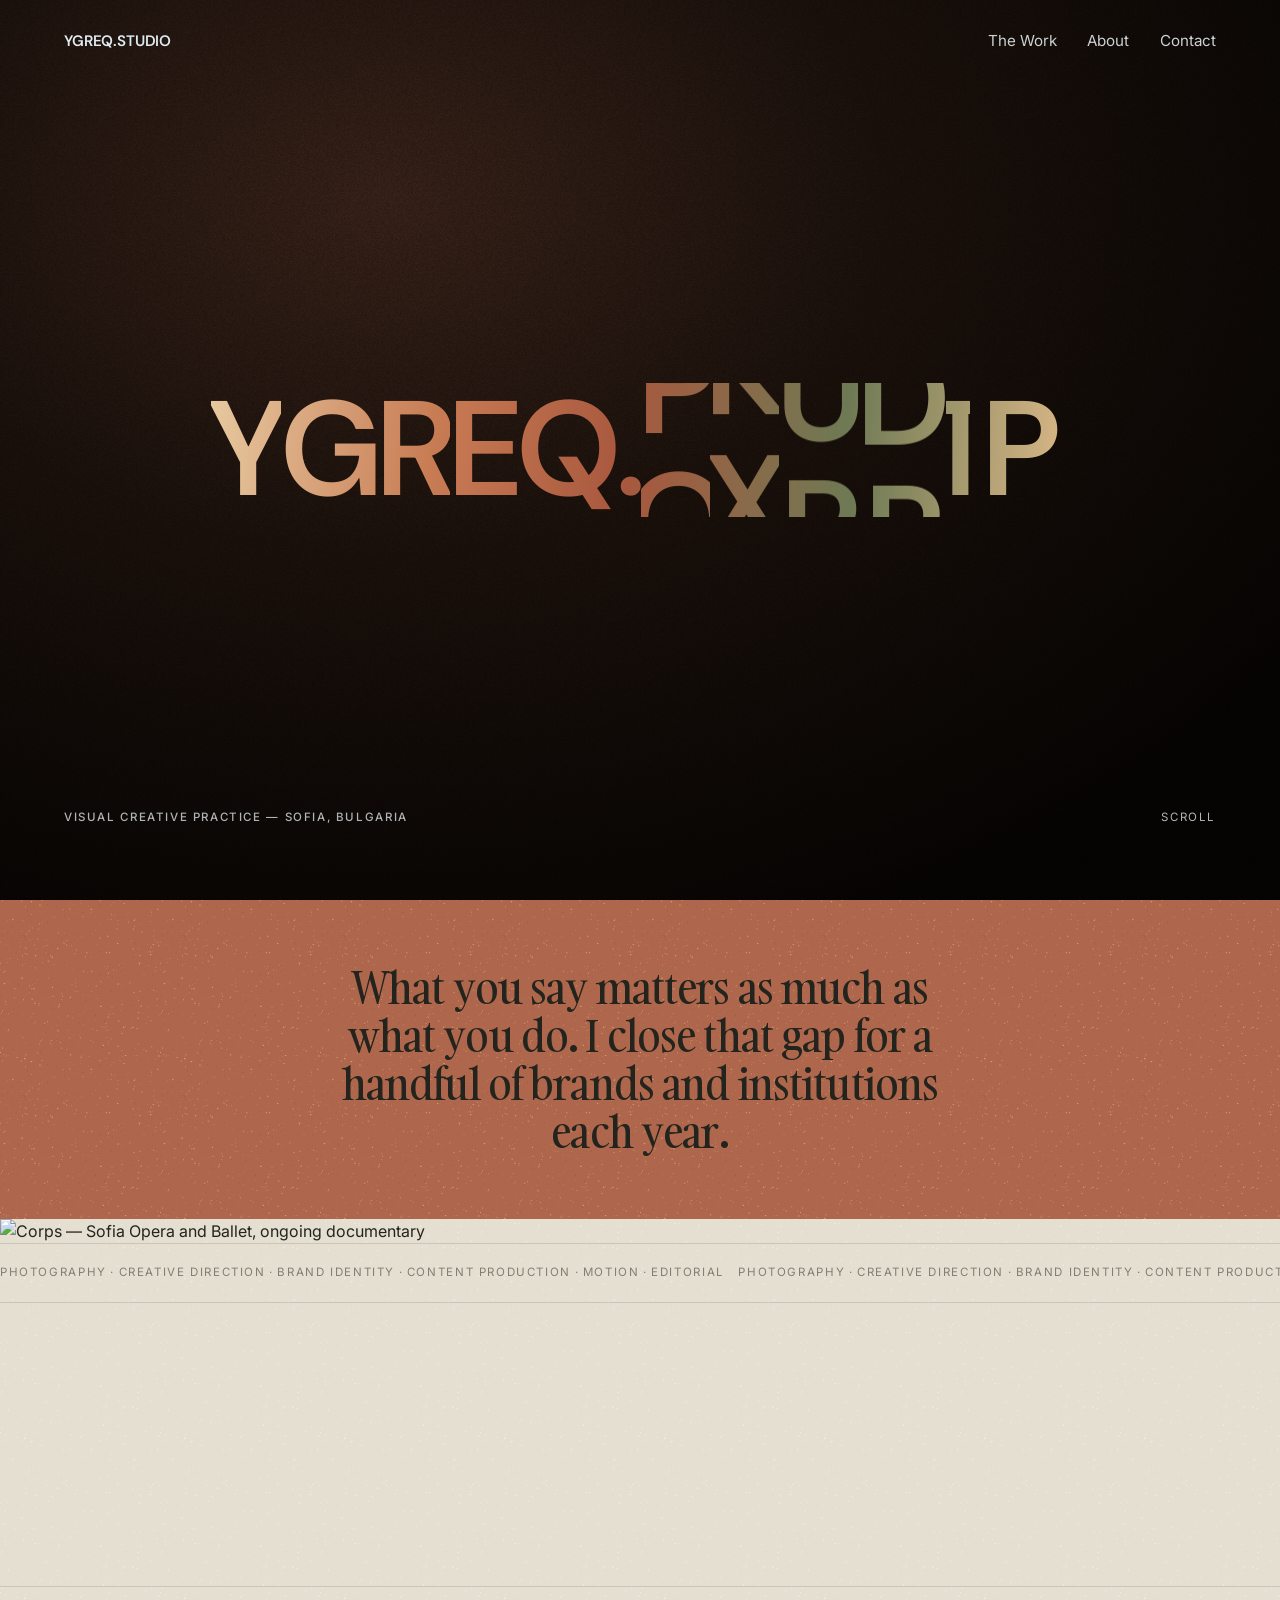
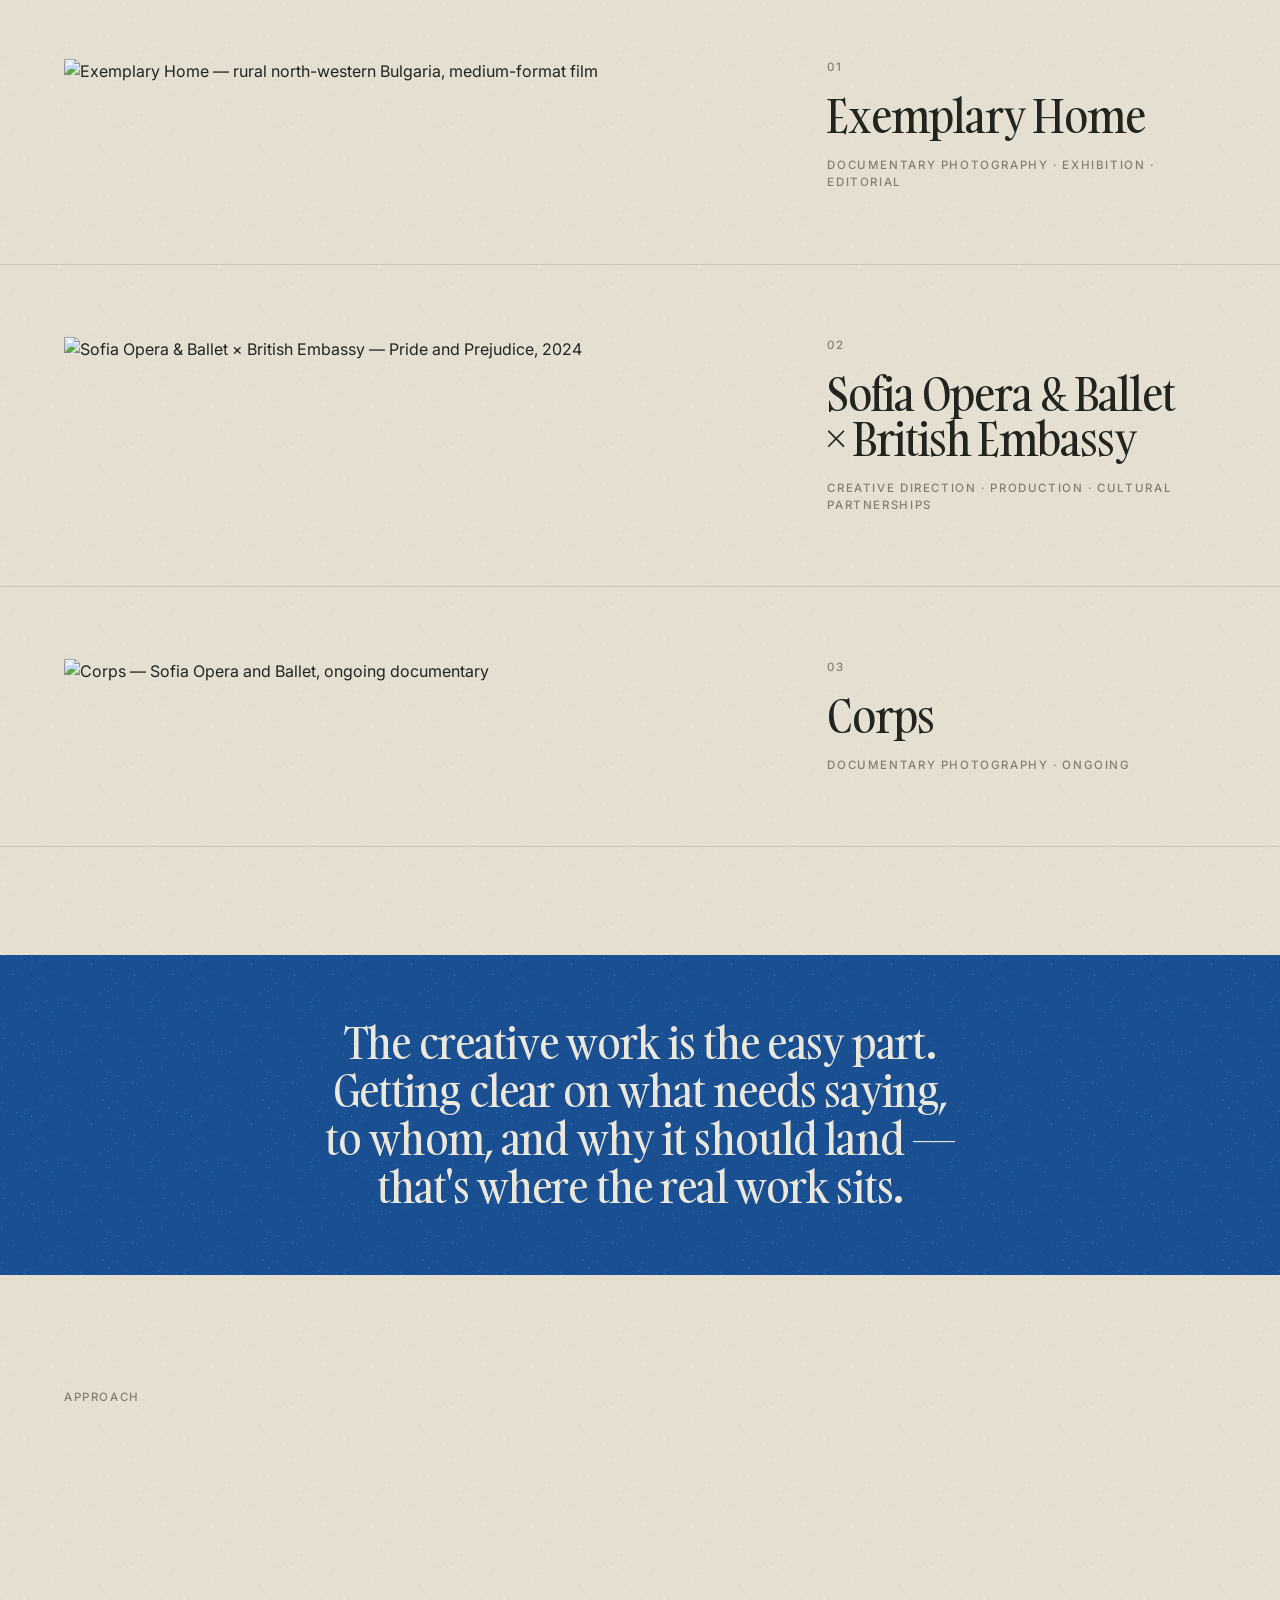
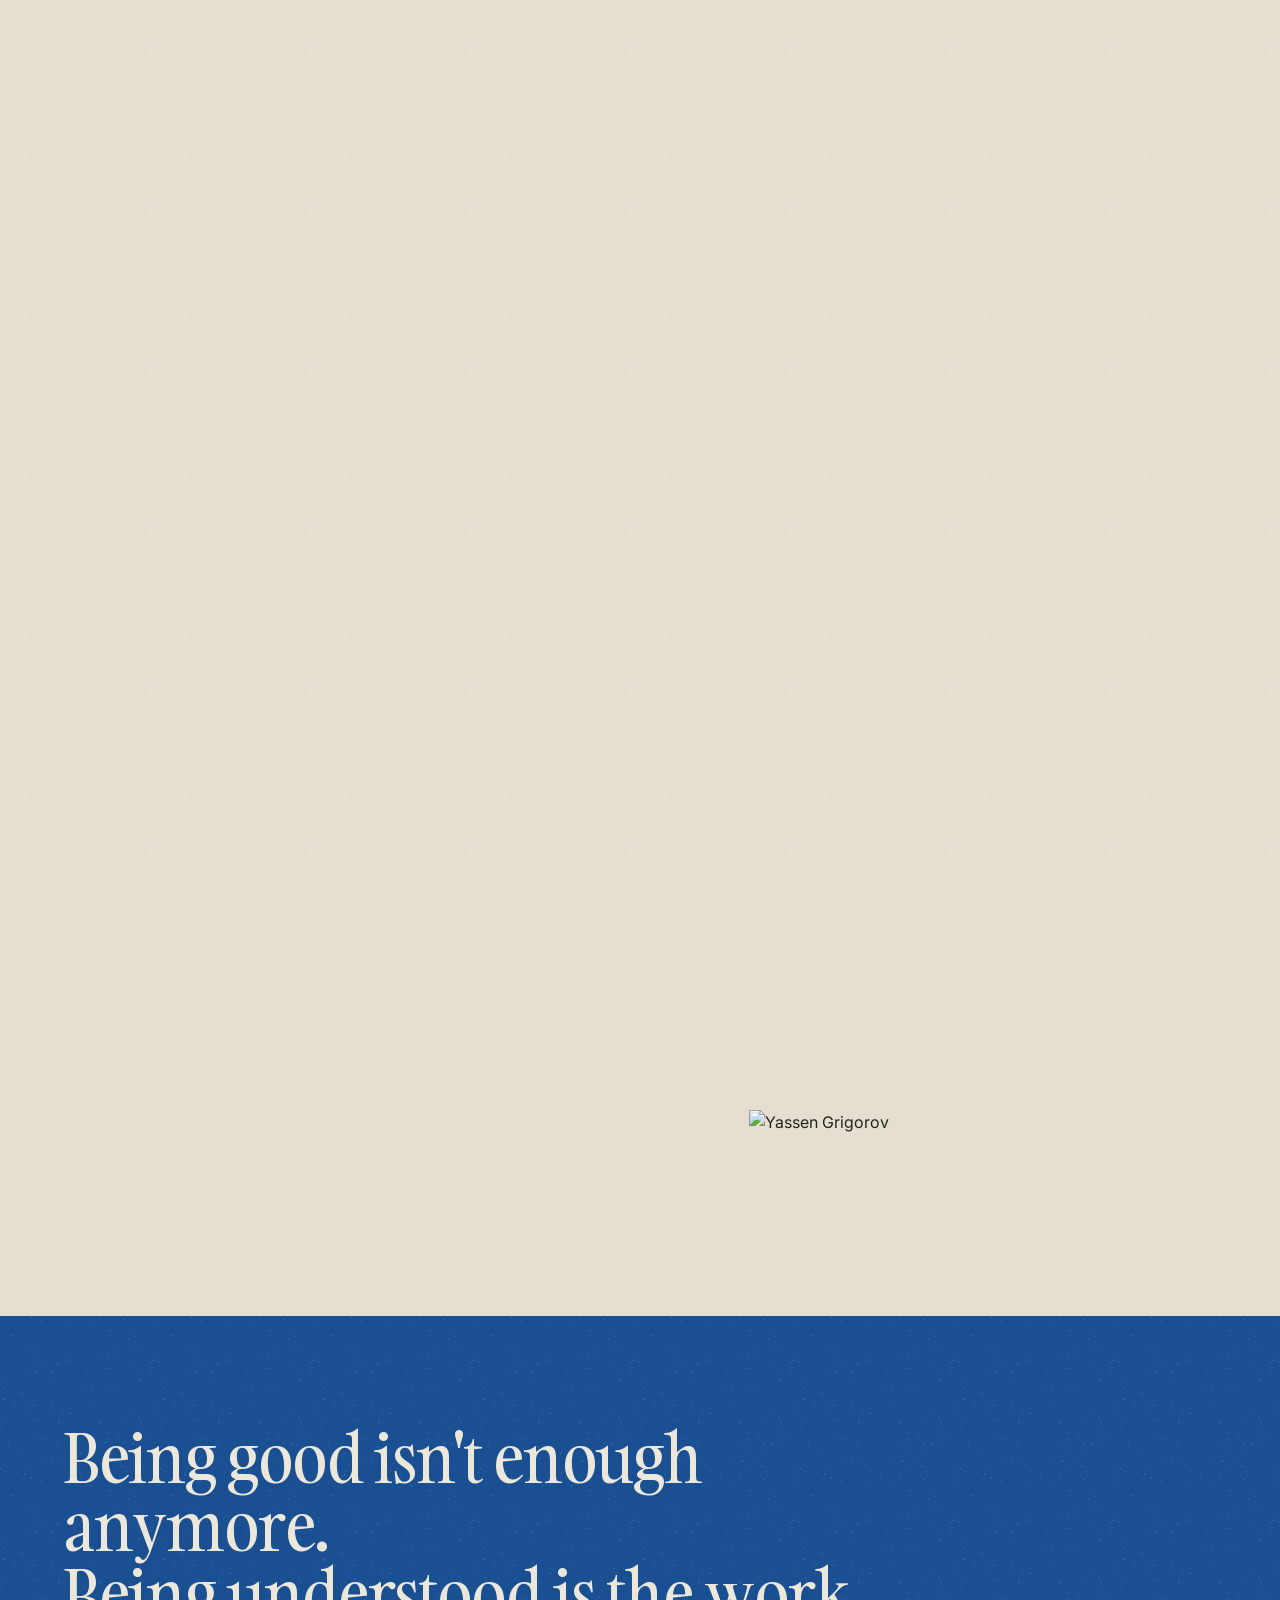
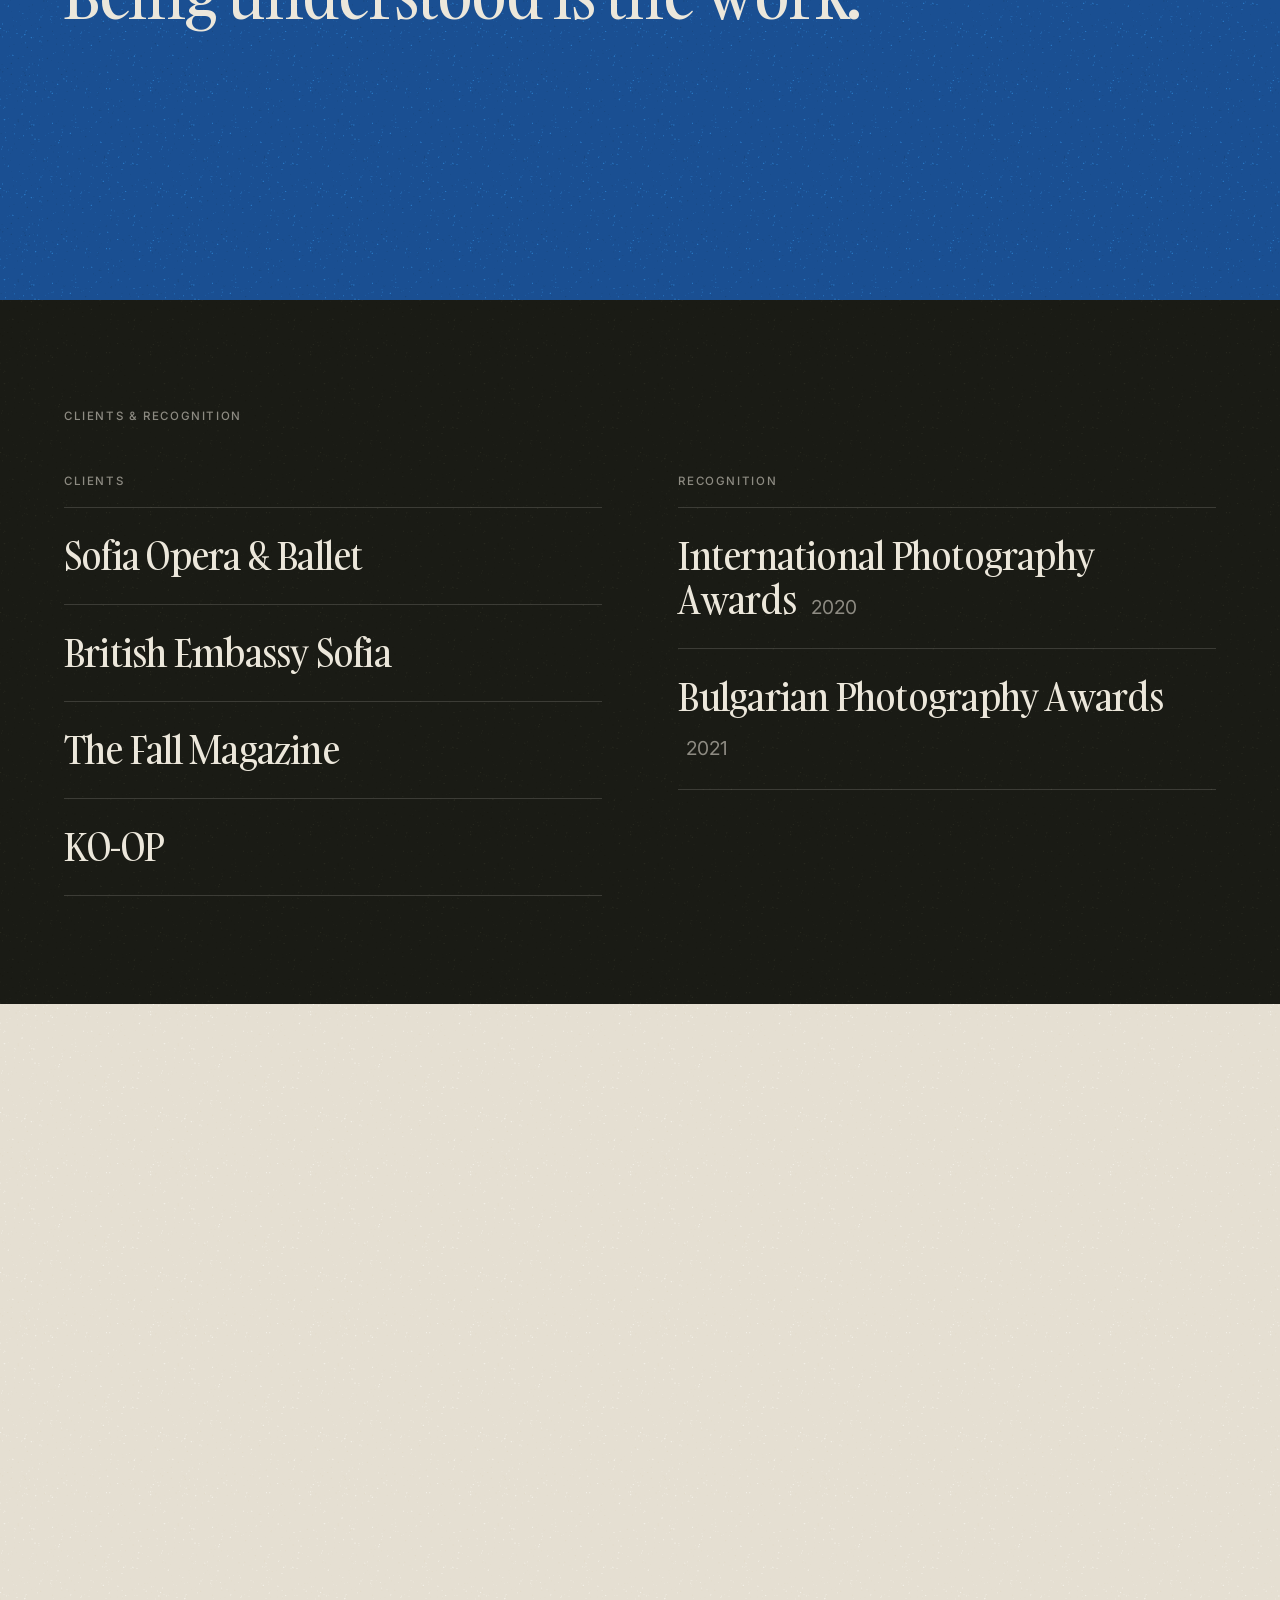
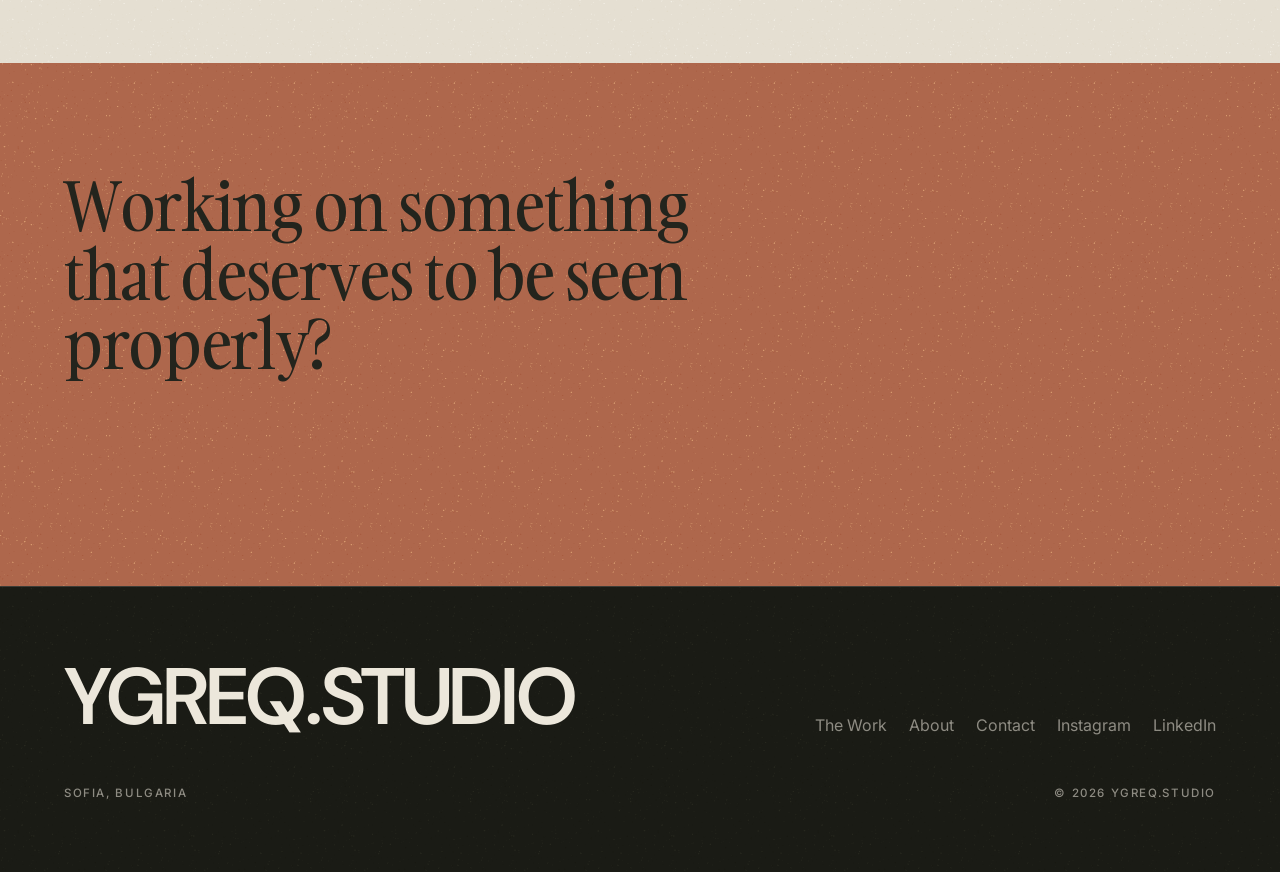
==== commit ed896517: "Add favicon: Gambarino Y, cream on cobalt SVG favicon, .ico fallback at the root and a 180px apple-t" ====
--- a/index.html
+++ b/index.html
@@ -3,75 +3,345 @@
 <head>
   <meta charset="utf-8" />
   <meta name="viewport" content="width=device-width, initial-scale=1, viewport-fit=cover" />
-  <title>YGREQ.STUDIO</title>
-  <meta name="description" content="YGREQ.STUDIO is a visual creative practice based in Sofia. Photography, creative direction and brand identity for a handful of brands and institutions each year." />
+  <title>YGREQ.STUDIO — Visual creative practice, Sofia</title>
+  <meta name="description" content="YGREQ.STUDIO is a visual creative practice based in Sofia. Photography, creative direction, and brand identity for a handful of brands and institutions each year." />
 
   <meta property="og:title" content="YGREQ.STUDIO" />
-  <meta property="og:description" content="Excellent work goes unnoticed when nobody has thought about how it is shown. This is being thought about." />
+  <meta property="og:description" content="A visual creative practice based in Sofia. Closing the gap between what a brand is and how it reads." />
   <meta property="og:type" content="website" />
 
-  <!-- browser-chrome tint: the field is the home hero's black -->
-  <meta name="theme-color" content="#1A1B15" />
+  <!-- browser-chrome tint (Safari toolbar, iOS/Android address bar): this page's
+       field colour, matching the page-transition curtain that arrives on it.
+       Mirrors the tokens in styles.css :root — keep the two in step. -->
+  <meta name="theme-color" content="#1A1B15" /> <!-- black — the hero field -->
+  <link rel="icon" href="favicon.ico" sizes="any" />
+  <link rel="icon" href="assets/favicon/favicon.svg" type="image/svg+xml" />
+  <link rel="apple-touch-icon" href="assets/favicon/apple-touch-icon.png" />
   <link rel="preconnect" href="https://fonts.googleapis.com" />
   <link rel="preconnect" href="https://fonts.gstatic.com" crossorigin />
-  <!-- Inter: board, links, label. DM Sans 600: the wordmark only -->
+  <!-- Inter: body, labels, services. DM Sans 600: logotype only (.nav__mark, hero SVG, .footer__mark) -->
   <link href="https://fonts.googleapis.com/css2?family=Inter:wght@400;500;600&family=DM+Sans:opsz,wght@9..40,600&display=swap" rel="stylesheet" />
-  <link rel="stylesheet" href="styles.css?v=202611221200" />
-  <link rel="stylesheet" href="coming-soon.css?v=202611221400" />
-  <!-- coming-soon.js adds .cs-ready to <html> and only then are the board, the
-       aperture and the instruction shown. Without JS the page is the wordmark,
-       the line and the links. -->
+  <link rel="stylesheet" href="styles.css?v=202610041326" />
+  <!-- page transition: paint the incoming curtain before the first paint, so the
+       page never flashes underneath it. See transition.js / .page-curtain. -->
+  <script>
+    (function () {
+      try {
+        var pt = sessionStorage.getItem('pt');
+        if (!pt) return;
+        sessionStorage.removeItem('pt');
+        if (matchMedia('(prefers-reduced-motion: reduce)').matches) return;
+        document.documentElement.dataset.ptEnter = pt;
+      } catch (e) {}
+    }());
+  </script>
 </head>
-<body class="page--ink cs-page">
-
-  <main class="cs">
-    <!-- the home hero's field, copied: Ember gradient + grain over --black -->
-    <div class="hero__media" aria-hidden="true"></div>
-    <canvas class="hero__grain" id="heroGrain" aria-hidden="true"></canvas>
-
-    <h1 class="visually-hidden">YGREQ.STUDIO</h1>
-
-    <div class="cs__stack">
-      <!-- Solari reel, built by hero-wordmark.js. data-overshoot: first play only,
-           STUDIO runs past its letters before settling. No JS: plain DM Sans text. -->
-      <div class="hero__wordmark cs__wordmark" aria-hidden="true">
-        <div class="hero__wordmark-row" id="heroWordmark" data-overshoot>YGREQ.STUDIO</div>
-      </div>
-
-      <!-- departures board, flipped by coming-soon.js -->
-      <div class="cs__board label" id="csBoard" aria-hidden="true">
-        <span class="cs__board-col cs__board-col--left" data-board="left">PHOTOGRAPHY</span>
-        <span class="cs__board-dot">&middot;</span>
-        <span class="cs__board-col cs__board-col--right" data-board="right">IN PREPARATION</span>
-      </div>
-
-      <!-- contact, centred under the board -->
-      <div class="cs__contact">
-        <a href="mailto:hello@ygreq.studio" class="contact-email">hello@ygreq.studio</a>
-        <div class="contact-social">
+<body>
+
+  <!-- Page transition curtain — inert until transition.js drives it -->
+  <div class="page-curtain" aria-hidden="true"></div>
+
+  <!-- Section counter — updated by scroll.js -->
+  <div class="section-counter" id="sectionCounter" aria-hidden="true">
+    <span id="counterCurrent">01</span>&thinsp;/&thinsp;<span id="counterTotal">09</span>
+  </div>
+
+  <!-- NAV -->
+  <header class="nav">
+    <a class="nav__mark" href="index.html">YGREQ.STUDIO</a>
+    <button class="nav__toggle" aria-expanded="false" aria-controls="menu-overlay">Menu</button>
+    <nav class="nav__links" aria-label="Primary">
+      <a href="work.html">The Work</a>
+      <a href="about.html">About</a>
+      <a href="contact.html">Contact</a>
+    </nav>
+  </header>
+
+  <!-- FULL-SCREEN MENU OVERLAY -->
+  <div id="menu-overlay" class="menu-overlay" role="dialog" aria-modal="true" aria-label="Navigation" hidden>
+    <div class="menu-overlay__curtain" aria-hidden="true"></div>
+    <div class="menu-overlay__inner">
+      <nav class="menu-overlay__nav" aria-label="Primary navigation">
+        <ul class="menu-overlay__list">
+          <li class="menu-item">
+            <div class="menu-item__inner">
+              <a href="work.html" class="menu-item__link" data-for="work" data-category="work">
+                <span class="menu-item__idx" aria-hidden="true">01</span>
+                <span class="menu-item__label">The Work<span class="menu-item__count" data-count-for=".menu-item__children" aria-hidden="true"></span></span>
+              </a>
+              <ul class="menu-item__children" aria-label="The Work — projects">
+                <li><a href="exemplary-home.html" class="menu-item__child-link" data-for="exemplary-home" data-category="exemplary-home">Exemplary Home</a></li>
+                <li><a href="pride-and-prejudice.html" class="menu-item__child-link" data-for="pride-and-prejudice" data-category="pride-and-prejudice">Pride and Prejudice</a></li>
+                <li><a href="corps.html" class="menu-item__child-link" data-for="corps" data-category="ink">Corps</a></li>
+              </ul>
+            </div>
+          </li>
+          <li class="menu-item">
+            <div class="menu-item__inner">
+              <a href="about.html" class="menu-item__link" data-for="about" data-category="about">
+                <span class="menu-item__idx" aria-hidden="true">02</span>
+                <span class="menu-item__label">About</span>
+              </a>
+            </div>
+          </li>
+          <li class="menu-item">
+            <div class="menu-item__inner">
+              <a href="contact.html" class="menu-item__link" data-for="contact" data-category="contact">
+                <span class="menu-item__idx" aria-hidden="true">03</span>
+                <span class="menu-item__label">Contact</span>
+              </a>
+            </div>
+          </li>
+        </ul>
+        <div class="menu-overlay__ext">
           <a href="https://instagram.com/ygreq" rel="me noopener" target="_blank">Instagram</a>
           <a href="https://www.linkedin.com/in/yassengrigorov/" rel="me noopener" target="_blank">LinkedIn</a>
         </div>
-        <!-- the prompt: sits under the contact at first; with a mouse, it detaches
-             on the first move and follows the cursor (coming-soon.js) -->
-        <span class="cs__hold label" id="csHold" aria-hidden="true">Hold to expose</span>
-      </div>
-    </div>
-
-    <!-- the shutter: closed and empty until it opens -->
-    <p class="visually-hidden">A rotating glimpse of selected photographs</p>
-    <div class="cs__aperture" id="csAperture" aria-hidden="true">
-      <div class="cs__iris">
-        <img id="csFrame" alt="" decoding="async" />
-      </div>
-    </div>
-
-    <footer class="cs__foot">
-      <p class="cs__line">Excellent work goes unnoticed when nobody has thought about how it is shown. This is being thought about.</p>
-    </footer>
-  </main>
-
-  <script src="hero-wordmark.js?v=202611221400"></script>
-  <script src="coming-soon.js?v=202611221400"></script>
+      </nav>
+      <!-- Each project's preview image should use the SAME file in three places once real
+           photography exists: this menu panel, the home page's Featured Work tile, and the
+           case-study page's own hero image. Suggested convention: assets/work/<slug>-cover.jpg
+           (e.g. assets/work/exemplary-home-cover.jpg), referenced identically in all three spots,
+           so there's one file to update rather than three that can silently drift out of sync. -->
+      <div class="menu-overlay__media" aria-hidden="true">
+        <div class="menu-media" data-for="corps">
+          <img src="assets/work/corps/cover.jpg" alt="Corps — Sofia Opera and Ballet, ongoing documentary" loading="lazy" decoding="async" />
+        </div>
+        <div class="menu-media" data-for="work">
+          <img src="assets/menu/the-work.jpg" alt="A pile of pale rubble in a foggy field — from Exemplary Home, rural north-western Bulgaria." loading="lazy" decoding="async" />
+        </div>
+        <div class="menu-media" data-for="exemplary-home">
+          <img src="assets/work/exemplary-home/cover.jpg" alt="Exemplary Home — rural north-western Bulgaria, medium-format film" loading="lazy" decoding="async" />
+        </div>
+        <div class="menu-media" data-for="pride-and-prejudice">
+          <img src="assets/work/pride-and-prejudice/cover.jpg" alt="Sofia Opera & Ballet × British Embassy — Pride and Prejudice, 2024" loading="lazy" decoding="async" />
+        </div>
+        <div class="menu-media" data-for="about">
+          <img src="assets/about/portrait.jpg" alt="Yassen Grigorov" loading="lazy" decoding="async" />
+        </div>
+        <div class="menu-media" data-for="contact">
+          <img src="assets/menu/contact.jpg" alt="The inside of a red telephone box — handset, coin slot and a worn BT notice." loading="lazy" decoding="async" />
+        </div>
+      </div>
+    </div>
+  </div>
+
+  <!-- 01 HERO — data-snap -->
+  <section class="hero" aria-label="YGREQ.STUDIO" data-snap>
+    <div class="hero__media"></div>
+    <canvas class="hero__grain" id="heroGrain" aria-hidden="true"></canvas>
+
+    <!-- Letters roll in Solari/split-flap style — built by hero-wordmark.js.
+         aria-hidden since the section's aria-label already names it. -->
+    <div class="hero__wordmark" aria-hidden="true">
+      <div class="hero__wordmark-row" id="heroWordmark"></div>
+    </div>
+
+    <div class="hero__foot">
+      <span class="label">Visual creative practice — Sofia, Bulgaria</span>
+      <span class="hero__scroll">Scroll</span>
+    </div>
+  </section>
+
+  <!-- 02 INTRO — clay strip + image + marquee -->
+  <section class="section--tight section--clay intro-strip">
+    <div class="wrap">
+      <p class="intro-strip__text">What you say matters as much as what you do. I close that gap for a handful of brands and institutions each year.</p>
+    </div>
+  </section>
+
+  <a href="corps.html" class="intro-strip__link">
+    <img class="intro-strip__image" src="assets/home/intro.jpg" alt="Corps — Sofia Opera and Ballet, ongoing documentary" data-reveal data-reveal-type="image" decoding="async" />
+  </a>
+
+  <!-- MARQUEE -->
+  <div class="marquee" aria-hidden="true">
+    <div class="marquee__track" id="marqueeTrack">
+      <span class="marquee__item">Photography&thinsp;·&thinsp;Creative Direction&thinsp;·&thinsp;Brand Identity&thinsp;·&thinsp;Content Production&thinsp;·&thinsp;Motion&thinsp;·&thinsp;Editorial&emsp;</span>
+      <span class="marquee__item">Photography&thinsp;·&thinsp;Creative Direction&thinsp;·&thinsp;Brand Identity&thinsp;·&thinsp;Content Production&thinsp;·&thinsp;Motion&thinsp;·&thinsp;Editorial&emsp;</span>
+      <span class="marquee__item">Photography&thinsp;·&thinsp;Creative Direction&thinsp;·&thinsp;Brand Identity&thinsp;·&thinsp;Content Production&thinsp;·&thinsp;Motion&thinsp;·&thinsp;Editorial&emsp;</span>
+    </div>
+  </div>
+
+  <!-- 03 FEATURED WORK -->
+  <section class="section work-section">
+    <div class="wrap work-section__header">
+      <span class="label" data-reveal>Selected work</span>
+      <p class="lead measure-wide" data-reveal>Recent and ongoing work across photography, creative direction, and brand identity.</p>
+    </div>
+
+    <article class="work-item">
+      <a href="exemplary-home.html" class="work-item__link">
+        <div class="work-item__media">
+          <img src="assets/work/exemplary-home/cover.jpg" alt="Exemplary Home — rural north-western Bulgaria, medium-format film" data-reveal data-reveal-type="image" data-parallax loading="lazy" decoding="async" />
+        </div>
+        <div class="work-item__caption">
+          <span class="label work-item__idx">01</span>
+          <h2 class="work-item__name" data-reveal data-reveal-type="mask">Exemplary Home</h2>
+          <span class="label">Documentary Photography · Exhibition · Editorial</span>
+        </div>
+      </a>
+    </article>
+
+    <article class="work-item">
+      <a href="pride-and-prejudice.html" class="work-item__link">
+        <div class="work-item__media">
+          <img src="assets/work/pride-and-prejudice/cover.jpg" alt="Sofia Opera & Ballet × British Embassy — Pride and Prejudice, 2024" data-reveal data-reveal-type="image" data-parallax loading="lazy" decoding="async" />
+        </div>
+        <div class="work-item__caption">
+          <span class="label work-item__idx">02</span>
+          <h2 class="work-item__name" data-reveal data-reveal-type="mask">Sofia Opera &amp; Ballet<br>× British Embassy</h2>
+          <span class="label">Creative Direction · Production · Cultural Partnerships</span>
+        </div>
+      </a>
+    </article>
+
+    <!-- Corps — ongoing documentary with the Sofia Opera and Ballet, third slot. Full page at
+         corps.html; its images, captions and grid are driven from corps-data.js. -->
+    <article class="work-item">
+      <a href="corps.html" class="work-item__link">
+        <div class="work-item__media">
+          <img src="assets/work/corps/cover.jpg" alt="Corps — Sofia Opera and Ballet, ongoing documentary" data-reveal data-reveal-type="image" data-parallax loading="lazy" decoding="async" />
+        </div>
+        <div class="work-item__caption">
+          <span class="label work-item__idx">03</span>
+          <h2 class="work-item__name" data-reveal data-reveal-type="mask">Corps</h2>
+          <span class="label">Documentary Photography · Ongoing</span>
+        </div>
+      </a>
+    </article>
+  </section>
+
+  <!-- 04 APPROACH LEAD — cobalt strip -->
+  <section class="section--tight section--cobalt intro-strip">
+    <div class="wrap">
+      <p class="intro-strip__text">The creative work is the easy part. Getting clear on what needs saying, to whom, and why it should land — that's where the real work sits.</p>
+    </div>
+  </section>
+
+  <!-- 04 EXPANDED APPROACH -->
+  <section class="section approach-section">
+    <div class="wrap approach-grid">
+      <div class="approach-sticky-col">
+        <span class="label">Approach</span>
+      </div>
+      <div class="approach-pillars">
+        <div class="pillar" data-reveal>
+          <span class="label">Creative Direction</span>
+          <p class="lead measure">Visual strategy, art direction, campaign concept. Project-level creative leadership for a specific moment, story, or launch.</p>
+          <p class="measure">Clients who need a single creative mind to carry the project from brief to delivery — not a committee, not a retainer. Usually: cultural institutions, hospitality brands, boutique retail, editorial.</p>
+        </div>
+        <div class="pillar" data-reveal>
+          <span class="label">Photography</span>
+          <p class="lead measure">Editorial and documentary sensibility applied to commercial briefs.</p>
+          <p class="measure">Hospitality, F&amp;B, boutique retail, real estate, lifestyle, cultural institutions. Medium format and digital. International coverage available.</p>
+        </div>
+        <div class="pillar" data-reveal>
+          <span class="label">Identity</span>
+          <p class="lead measure">How a brand looks, sounds, and reads — built and maintained over time.</p>
+          <p class="measure">Strategic visual leadership that replaces the content retainer. Naming, wordmark, colour, type, and the rules for how to use them. Plus the ongoing creative direction that keeps it coherent as the brand grows.</p>
+        </div>
+      </div>
+    </div>
+  </section>
+
+  <!-- 05 ABOUT TEASER -->
+  <section class="section--tight about-teaser">
+    <div class="wrap about-teaser__inner">
+      <div class="about-teaser__text" data-reveal>
+        <span class="label">About</span>
+        <p class="lead measure" style="margin-top:18px">Seven years in London shaped the eye — studying photography at Westminster, shooting commercially, building a documentary practice exhibited and awarded internationally. The return to Sofia sharpened the argument.</p>
+        <a href="about.html" class="label about-teaser__more">About the practice →</a>
+      </div>
+      <img class="about-teaser__portrait" src="assets/about/portrait.jpg" alt="Yassen Grigorov" data-reveal data-reveal-type="image" loading="lazy" decoding="async" />
+    </div>
+  </section>
+
+  <!-- 06 BIG STATEMENT — cobalt, data-snap, line-by-line reveals -->
+  <section class="section section--cobalt" data-snap>
+    <div class="wrap statement">
+      <p>
+        <span class="reveal-line" data-reveal data-reveal-type="mask">Being good isn't enough anymore.</span>
+        <span class="reveal-line" data-reveal data-reveal-type="mask" style="--reveal-delay:120ms">Being understood is the work.</span>
+        <span class="cont" data-reveal>I help brands and institutions close the gap between what they do and how it reads — through photography, creative direction, and considered visual identity.</span>
+      </p>
+    </div>
+  </section>
+
+  <!-- 07 CLIENTS & RECOGNITION -->
+  <section class="section section--ink clients-section">
+    <div class="wrap clients-inner">
+      <span class="label">Clients &amp; recognition</span>
+      <div class="clients-grid">
+        <div class="clients-col">
+          <span class="label clients-col__label">Clients</span>
+          <ul class="clients-list">
+            <li>Sofia Opera &amp; Ballet</li>
+            <li>British Embassy Sofia</li>
+            <li>The Fall Magazine</li>
+            <li>KO-OP</li>
+          </ul>
+        </div>
+        <div class="clients-col">
+          <span class="label clients-col__label">Recognition</span>
+          <ul class="clients-list">
+            <li>International Photography Awards <span>2020</span></li>
+            <li>Bulgarian Photography Awards <span>2021</span></li>
+          </ul>
+        </div>
+      </div>
+    </div>
+  </section>
+
+  <!-- 08 DISCIPLINES -->
+  <section class="section--tight">
+    <div class="wrap">
+      <div style="display:flex;justify-content:space-between;align-items:baseline;margin-bottom:clamp(20px,3vw,34px)">
+        <span class="label" data-reveal>Disciplines</span>
+        <span class="label" data-reveal>Six ways in</span>
+      </div>
+      <div class="disc" data-reveal>
+        <div class="disc__item"><img class="disc__img" src="assets/home/disciplines/photography.jpg" alt="Black-and-white street photograph — men in caps and hoods talking outside a late-night off-licence." loading="lazy" decoding="async" /><span class="disc__num">01</span><span class="disc__name">Photography</span></div>
+        <div class="disc__item"><img class="disc__img" src="assets/home/disciplines/creative-direction.jpg" alt="A photographer working a group of women in Regency dress into position in a panelled drawing room." loading="lazy" decoding="async" /><span class="disc__num">02</span><span class="disc__name">Creative Direction</span></div>
+        <div class="disc__item disc__item--mark"><img class="disc__img disc__img--mark" src="assets/home/disciplines/brand-design-lockup.png" alt="Identity lockup — an engraved line drawing of the Residence above the words The Residence of His Majesty&#39;s Ambassador." loading="lazy" decoding="async" /><span class="disc__num">03</span><span class="disc__name">Brand Identity</span></div>
+        <div class="disc__item"><img class="disc__img" src="assets/home/disciplines/content-production.jpg" alt="A studio in use — a figure on a lit yellow seamless, ringed by softboxes, flags and stands." loading="lazy" decoding="async" /><span class="disc__num">04</span><span class="disc__name">Content Production</span></div>
+        <div class="disc__item"><video class="disc__img disc__img--video" poster="assets/home/disciplines/motion-poster.jpg" muted loop playsinline preload="none" aria-label="Motion — detail footage of a vintage Rolls-Royce: whitewall tyre, radiator mascot, walnut dashboard." data-disc-video><source src="assets/home/disciplines/motion.webm" type="video/webm" /><source src="assets/home/disciplines/motion.mp4" type="video/mp4" /></video><span class="disc__num">05</span><span class="disc__name">Motion</span></div>
+        <div class="disc__item"><img class="disc__img" src="assets/home/disciplines/editorial.jpg" alt="Two men in a green-panelled library — one in a red velvet dinner jacket lighting a cigar, the other in black tie." loading="lazy" decoding="async" /><span class="disc__num">06</span><span class="disc__name">Editorial</span></div>
+      </div>
+    </div>
+  </section>
+
+  <!-- 09 CTA — clay, data-snap -->
+  <section class="section section--clay" data-snap>
+    <div class="wrap cta">
+      <h2 data-reveal data-reveal-type="mask">Working on something that deserves to be seen properly?</h2>
+      <a class="btn" href="contact.html" data-reveal>Get in touch <span class="arr">→</span></a>
+    </div>
+  </section>
+
+  <!-- FOOTER -->
+  <footer class="footer section--ink">
+    <div class="wrap">
+      <div class="footer__top">
+        <a class="footer__mark" href="index.html">YGREQ.STUDIO</a>
+        <nav class="footer__links" aria-label="Footer">
+          <a href="work.html">The Work</a>
+          <a href="about.html">About</a>
+          <a href="contact.html">Contact</a>
+          <a href="https://instagram.com/ygreq" rel="me">Instagram</a>
+          <a href="https://www.linkedin.com/in/yassengrigorov/" rel="me noopener" target="_blank">LinkedIn</a>
+        </nav>
+      </div>
+      <div class="footer__legal">
+        <span class="label">Sofia, Bulgaria</span>
+        <span class="label">© <span id="year">2026</span> YGREQ.STUDIO</span>
+      </div>
+    </div>
+  </footer>
+
+  <script src="hero-wordmark.js?v=202610041326"></script>
+  <script src="main.js?v=202610041326"></script>
+  <script src="transition.js?v=202610041326"></script>
+  <script type="module" src="scroll.js?v=202610041326"></script>
 </body>
 </html>
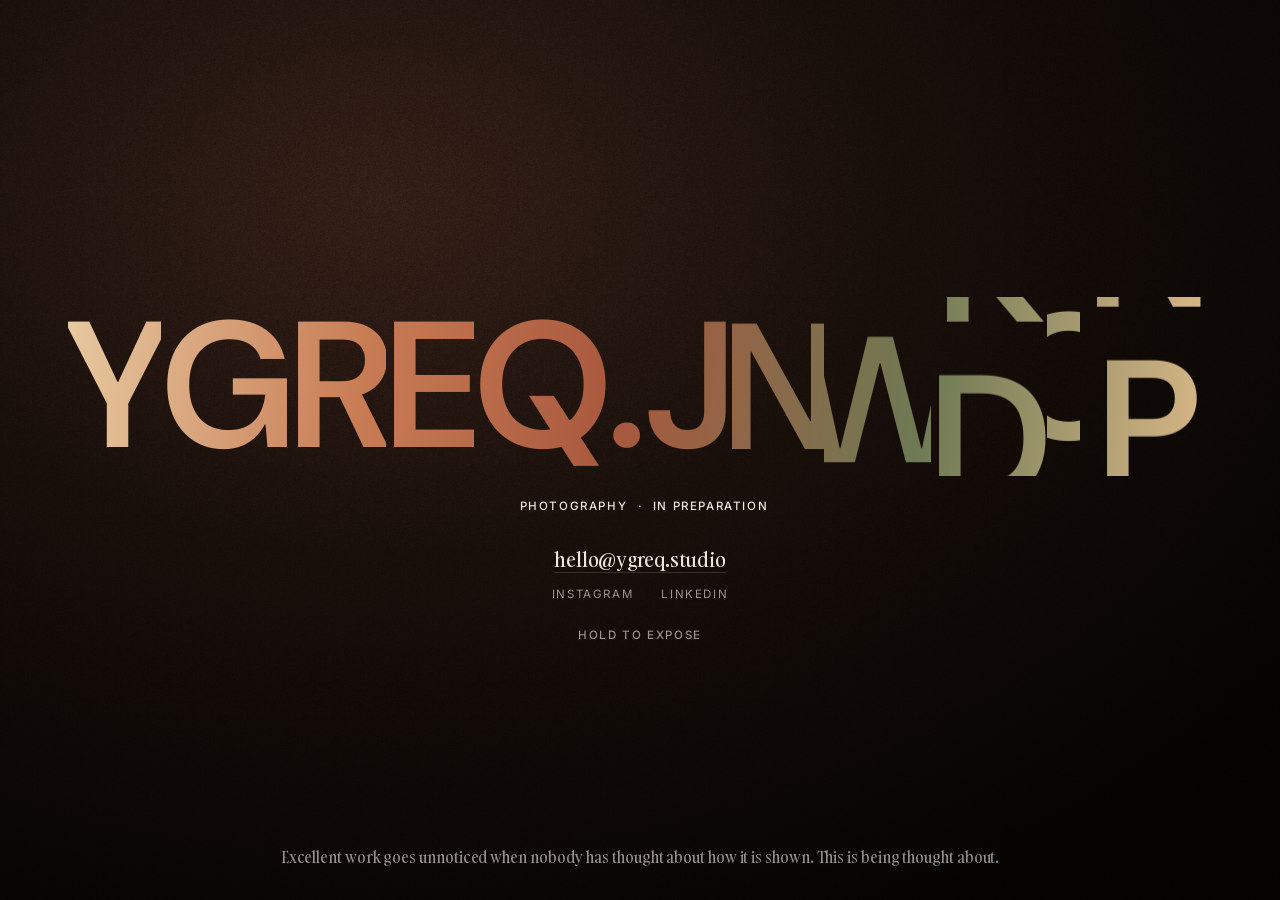
==== commit 59a39312: "Add favicon to the holding page Same mark as the site branch: Gambarino Y, cream on cobalt.  Co-Auth" ====
--- a/index.html
+++ b/index.html
@@ -3,345 +3,78 @@
 <head>
   <meta charset="utf-8" />
   <meta name="viewport" content="width=device-width, initial-scale=1, viewport-fit=cover" />
-  <title>YGREQ.STUDIO — Visual creative practice, Sofia</title>
-  <meta name="description" content="YGREQ.STUDIO is a visual creative practice based in Sofia. Photography, creative direction, and brand identity for a handful of brands and institutions each year." />
+  <title>YGREQ.STUDIO</title>
+  <meta name="description" content="YGREQ.STUDIO is a visual creative practice based in Sofia. Photography, creative direction and brand identity for a handful of brands and institutions each year." />
 
   <meta property="og:title" content="YGREQ.STUDIO" />
-  <meta property="og:description" content="A visual creative practice based in Sofia. Closing the gap between what a brand is and how it reads." />
+  <meta property="og:description" content="Excellent work goes unnoticed when nobody has thought about how it is shown. This is being thought about." />
   <meta property="og:type" content="website" />
 
-  <!-- browser-chrome tint (Safari toolbar, iOS/Android address bar): this page's
-       field colour, matching the page-transition curtain that arrives on it.
-       Mirrors the tokens in styles.css :root — keep the two in step. -->
-  <meta name="theme-color" content="#1A1B15" /> <!-- black — the hero field -->
+  <!-- browser-chrome tint: the field is the home hero's black -->
+  <meta name="theme-color" content="#1A1B15" />
   <link rel="icon" href="favicon.ico" sizes="any" />
   <link rel="icon" href="assets/favicon/favicon.svg" type="image/svg+xml" />
   <link rel="apple-touch-icon" href="assets/favicon/apple-touch-icon.png" />
   <link rel="preconnect" href="https://fonts.googleapis.com" />
   <link rel="preconnect" href="https://fonts.gstatic.com" crossorigin />
-  <!-- Inter: body, labels, services. DM Sans 600: logotype only (.nav__mark, hero SVG, .footer__mark) -->
+  <!-- Inter: board, links, label. DM Sans 600: the wordmark only -->
   <link href="https://fonts.googleapis.com/css2?family=Inter:wght@400;500;600&family=DM+Sans:opsz,wght@9..40,600&display=swap" rel="stylesheet" />
-  <link rel="stylesheet" href="styles.css?v=202610041326" />
-  <!-- page transition: paint the incoming curtain before the first paint, so the
-       page never flashes underneath it. See transition.js / .page-curtain. -->
-  <script>
-    (function () {
-      try {
-        var pt = sessionStorage.getItem('pt');
-        if (!pt) return;
-        sessionStorage.removeItem('pt');
-        if (matchMedia('(prefers-reduced-motion: reduce)').matches) return;
-        document.documentElement.dataset.ptEnter = pt;
-      } catch (e) {}
-    }());
-  </script>
+  <link rel="stylesheet" href="styles.css?v=202611221200" />
+  <link rel="stylesheet" href="coming-soon.css?v=202611221400" />
+  <!-- coming-soon.js adds .cs-ready to <html> and only then are the board, the
+       aperture and the instruction shown. Without JS the page is the wordmark,
+       the line and the links. -->
 </head>
-<body>
+<body class="page--ink cs-page">
 
-  <!-- Page transition curtain — inert until transition.js drives it -->
-  <div class="page-curtain" aria-hidden="true"></div>
+  <main class="cs">
+    <!-- the home hero's field, copied: Ember gradient + grain over --black -->
+    <div class="hero__media" aria-hidden="true"></div>
+    <canvas class="hero__grain" id="heroGrain" aria-hidden="true"></canvas>
 
-  <!-- Section counter — updated by scroll.js -->
-  <div class="section-counter" id="sectionCounter" aria-hidden="true">
-    <span id="counterCurrent">01</span>&thinsp;/&thinsp;<span id="counterTotal">09</span>
-  </div>
+    <h1 class="visually-hidden">YGREQ.STUDIO</h1>
 
-  <!-- NAV -->
-  <header class="nav">
-    <a class="nav__mark" href="index.html">YGREQ.STUDIO</a>
-    <button class="nav__toggle" aria-expanded="false" aria-controls="menu-overlay">Menu</button>
-    <nav class="nav__links" aria-label="Primary">
-      <a href="work.html">The Work</a>
-      <a href="about.html">About</a>
-      <a href="contact.html">Contact</a>
-    </nav>
-  </header>
+    <div class="cs__stack">
+      <!-- Solari reel, built by hero-wordmark.js. data-overshoot: first play only,
+           STUDIO runs past its letters before settling. No JS: plain DM Sans text. -->
+      <div class="hero__wordmark cs__wordmark" aria-hidden="true">
+        <div class="hero__wordmark-row" id="heroWordmark" data-overshoot>YGREQ.STUDIO</div>
+      </div>
 
-  <!-- FULL-SCREEN MENU OVERLAY -->
-  <div id="menu-overlay" class="menu-overlay" role="dialog" aria-modal="true" aria-label="Navigation" hidden>
-    <div class="menu-overlay__curtain" aria-hidden="true"></div>
-    <div class="menu-overlay__inner">
-      <nav class="menu-overlay__nav" aria-label="Primary navigation">
-        <ul class="menu-overlay__list">
-          <li class="menu-item">
-            <div class="menu-item__inner">
-              <a href="work.html" class="menu-item__link" data-for="work" data-category="work">
-                <span class="menu-item__idx" aria-hidden="true">01</span>
-                <span class="menu-item__label">The Work<span class="menu-item__count" data-count-for=".menu-item__children" aria-hidden="true"></span></span>
-              </a>
-              <ul class="menu-item__children" aria-label="The Work — projects">
-                <li><a href="exemplary-home.html" class="menu-item__child-link" data-for="exemplary-home" data-category="exemplary-home">Exemplary Home</a></li>
-                <li><a href="pride-and-prejudice.html" class="menu-item__child-link" data-for="pride-and-prejudice" data-category="pride-and-prejudice">Pride and Prejudice</a></li>
-                <li><a href="corps.html" class="menu-item__child-link" data-for="corps" data-category="ink">Corps</a></li>
-              </ul>
-            </div>
-          </li>
-          <li class="menu-item">
-            <div class="menu-item__inner">
-              <a href="about.html" class="menu-item__link" data-for="about" data-category="about">
-                <span class="menu-item__idx" aria-hidden="true">02</span>
-                <span class="menu-item__label">About</span>
-              </a>
-            </div>
-          </li>
-          <li class="menu-item">
-            <div class="menu-item__inner">
-              <a href="contact.html" class="menu-item__link" data-for="contact" data-category="contact">
-                <span class="menu-item__idx" aria-hidden="true">03</span>
-                <span class="menu-item__label">Contact</span>
-              </a>
-            </div>
-          </li>
-        </ul>
-        <div class="menu-overlay__ext">
+      <!-- departures board, flipped by coming-soon.js -->
+      <div class="cs__board label" id="csBoard" aria-hidden="true">
+        <span class="cs__board-col cs__board-col--left" data-board="left">PHOTOGRAPHY</span>
+        <span class="cs__board-dot">&middot;</span>
+        <span class="cs__board-col cs__board-col--right" data-board="right">IN PREPARATION</span>
+      </div>
+
+      <!-- contact, centred under the board -->
+      <div class="cs__contact">
+        <a href="mailto:hello@ygreq.studio" class="contact-email">hello@ygreq.studio</a>
+        <div class="contact-social">
           <a href="https://instagram.com/ygreq" rel="me noopener" target="_blank">Instagram</a>
           <a href="https://www.linkedin.com/in/yassengrigorov/" rel="me noopener" target="_blank">LinkedIn</a>
         </div>
-      </nav>
-      <!-- Each project's preview image should use the SAME file in three places once real
-           photography exists: this menu panel, the home page's Featured Work tile, and the
-           case-study page's own hero image. Suggested convention: assets/work/<slug>-cover.jpg
-           (e.g. assets/work/exemplary-home-cover.jpg), referenced identically in all three spots,
-           so there's one file to update rather than three that can silently drift out of sync. -->
-      <div class="menu-overlay__media" aria-hidden="true">
-        <div class="menu-media" data-for="corps">
-          <img src="assets/work/corps/cover.jpg" alt="Corps — Sofia Opera and Ballet, ongoing documentary" loading="lazy" decoding="async" />
-        </div>
-        <div class="menu-media" data-for="work">
-          <img src="assets/menu/the-work.jpg" alt="A pile of pale rubble in a foggy field — from Exemplary Home, rural north-western Bulgaria." loading="lazy" decoding="async" />
-        </div>
-        <div class="menu-media" data-for="exemplary-home">
-          <img src="assets/work/exemplary-home/cover.jpg" alt="Exemplary Home — rural north-western Bulgaria, medium-format film" loading="lazy" decoding="async" />
-        </div>
-        <div class="menu-media" data-for="pride-and-prejudice">
-          <img src="assets/work/pride-and-prejudice/cover.jpg" alt="Sofia Opera & Ballet × British Embassy — Pride and Prejudice, 2024" loading="lazy" decoding="async" />
-        </div>
-        <div class="menu-media" data-for="about">
-          <img src="assets/about/portrait.jpg" alt="Yassen Grigorov" loading="lazy" decoding="async" />
-        </div>
-        <div class="menu-media" data-for="contact">
-          <img src="assets/menu/contact.jpg" alt="The inside of a red telephone box — handset, coin slot and a worn BT notice." loading="lazy" decoding="async" />
-        </div>
+        <!-- the prompt: sits under the contact at first; with a mouse, it detaches
+             on the first move and follows the cursor (coming-soon.js) -->
+        <span class="cs__hold label" id="csHold" aria-hidden="true">Hold to expose</span>
       </div>
     </div>
-  </div>
 
-  <!-- 01 HERO — data-snap -->
-  <section class="hero" aria-label="YGREQ.STUDIO" data-snap>
-    <div class="hero__media"></div>
-    <canvas class="hero__grain" id="heroGrain" aria-hidden="true"></canvas>
-
-    <!-- Letters roll in Solari/split-flap style — built by hero-wordmark.js.
-         aria-hidden since the section's aria-label already names it. -->
-    <div class="hero__wordmark" aria-hidden="true">
-      <div class="hero__wordmark-row" id="heroWordmark"></div>
+    <!-- the shutter: closed and empty until it opens -->
+    <p class="visually-hidden">A rotating glimpse of selected photographs</p>
+    <div class="cs__aperture" id="csAperture" aria-hidden="true">
+      <div class="cs__iris">
+        <img id="csFrame" alt="" decoding="async" />
+      </div>
     </div>
 
-    <div class="hero__foot">
-      <span class="label">Visual creative practice — Sofia, Bulgaria</span>
-      <span class="hero__scroll">Scroll</span>
-    </div>
-  </section>
+    <footer class="cs__foot">
+      <p class="cs__line">Excellent work goes unnoticed when nobody has thought about how it is shown. This is being thought about.</p>
+    </footer>
+  </main>
 
-  <!-- 02 INTRO — clay strip + image + marquee -->
-  <section class="section--tight section--clay intro-strip">
-    <div class="wrap">
-      <p class="intro-strip__text">What you say matters as much as what you do. I close that gap for a handful of brands and institutions each year.</p>
-    </div>
-  </section>
-
-  <a href="corps.html" class="intro-strip__link">
-    <img class="intro-strip__image" src="assets/home/intro.jpg" alt="Corps — Sofia Opera and Ballet, ongoing documentary" data-reveal data-reveal-type="image" decoding="async" />
-  </a>
-
-  <!-- MARQUEE -->
-  <div class="marquee" aria-hidden="true">
-    <div class="marquee__track" id="marqueeTrack">
-      <span class="marquee__item">Photography&thinsp;·&thinsp;Creative Direction&thinsp;·&thinsp;Brand Identity&thinsp;·&thinsp;Content Production&thinsp;·&thinsp;Motion&thinsp;·&thinsp;Editorial&emsp;</span>
-      <span class="marquee__item">Photography&thinsp;·&thinsp;Creative Direction&thinsp;·&thinsp;Brand Identity&thinsp;·&thinsp;Content Production&thinsp;·&thinsp;Motion&thinsp;·&thinsp;Editorial&emsp;</span>
-      <span class="marquee__item">Photography&thinsp;·&thinsp;Creative Direction&thinsp;·&thinsp;Brand Identity&thinsp;·&thinsp;Content Production&thinsp;·&thinsp;Motion&thinsp;·&thinsp;Editorial&emsp;</span>
-    </div>
-  </div>
-
-  <!-- 03 FEATURED WORK -->
-  <section class="section work-section">
-    <div class="wrap work-section__header">
-      <span class="label" data-reveal>Selected work</span>
-      <p class="lead measure-wide" data-reveal>Recent and ongoing work across photography, creative direction, and brand identity.</p>
-    </div>
-
-    <article class="work-item">
-      <a href="exemplary-home.html" class="work-item__link">
-        <div class="work-item__media">
-          <img src="assets/work/exemplary-home/cover.jpg" alt="Exemplary Home — rural north-western Bulgaria, medium-format film" data-reveal data-reveal-type="image" data-parallax loading="lazy" decoding="async" />
-        </div>
-        <div class="work-item__caption">
-          <span class="label work-item__idx">01</span>
-          <h2 class="work-item__name" data-reveal data-reveal-type="mask">Exemplary Home</h2>
-          <span class="label">Documentary Photography · Exhibition · Editorial</span>
-        </div>
-      </a>
-    </article>
-
-    <article class="work-item">
-      <a href="pride-and-prejudice.html" class="work-item__link">
-        <div class="work-item__media">
-          <img src="assets/work/pride-and-prejudice/cover.jpg" alt="Sofia Opera & Ballet × British Embassy — Pride and Prejudice, 2024" data-reveal data-reveal-type="image" data-parallax loading="lazy" decoding="async" />
-        </div>
-        <div class="work-item__caption">
-          <span class="label work-item__idx">02</span>
-          <h2 class="work-item__name" data-reveal data-reveal-type="mask">Sofia Opera &amp; Ballet<br>× British Embassy</h2>
-          <span class="label">Creative Direction · Production · Cultural Partnerships</span>
-        </div>
-      </a>
-    </article>
-
-    <!-- Corps — ongoing documentary with the Sofia Opera and Ballet, third slot. Full page at
-         corps.html; its images, captions and grid are driven from corps-data.js. -->
-    <article class="work-item">
-      <a href="corps.html" class="work-item__link">
-        <div class="work-item__media">
-          <img src="assets/work/corps/cover.jpg" alt="Corps — Sofia Opera and Ballet, ongoing documentary" data-reveal data-reveal-type="image" data-parallax loading="lazy" decoding="async" />
-        </div>
-        <div class="work-item__caption">
-          <span class="label work-item__idx">03</span>
-          <h2 class="work-item__name" data-reveal data-reveal-type="mask">Corps</h2>
-          <span class="label">Documentary Photography · Ongoing</span>
-        </div>
-      </a>
-    </article>
-  </section>
-
-  <!-- 04 APPROACH LEAD — cobalt strip -->
-  <section class="section--tight section--cobalt intro-strip">
-    <div class="wrap">
-      <p class="intro-strip__text">The creative work is the easy part. Getting clear on what needs saying, to whom, and why it should land — that's where the real work sits.</p>
-    </div>
-  </section>
-
-  <!-- 04 EXPANDED APPROACH -->
-  <section class="section approach-section">
-    <div class="wrap approach-grid">
-      <div class="approach-sticky-col">
-        <span class="label">Approach</span>
-      </div>
-      <div class="approach-pillars">
-        <div class="pillar" data-reveal>
-          <span class="label">Creative Direction</span>
-          <p class="lead measure">Visual strategy, art direction, campaign concept. Project-level creative leadership for a specific moment, story, or launch.</p>
-          <p class="measure">Clients who need a single creative mind to carry the project from brief to delivery — not a committee, not a retainer. Usually: cultural institutions, hospitality brands, boutique retail, editorial.</p>
-        </div>
-        <div class="pillar" data-reveal>
-          <span class="label">Photography</span>
-          <p class="lead measure">Editorial and documentary sensibility applied to commercial briefs.</p>
-          <p class="measure">Hospitality, F&amp;B, boutique retail, real estate, lifestyle, cultural institutions. Medium format and digital. International coverage available.</p>
-        </div>
-        <div class="pillar" data-reveal>
-          <span class="label">Identity</span>
-          <p class="lead measure">How a brand looks, sounds, and reads — built and maintained over time.</p>
-          <p class="measure">Strategic visual leadership that replaces the content retainer. Naming, wordmark, colour, type, and the rules for how to use them. Plus the ongoing creative direction that keeps it coherent as the brand grows.</p>
-        </div>
-      </div>
-    </div>
-  </section>
-
-  <!-- 05 ABOUT TEASER -->
-  <section class="section--tight about-teaser">
-    <div class="wrap about-teaser__inner">
-      <div class="about-teaser__text" data-reveal>
-        <span class="label">About</span>
-        <p class="lead measure" style="margin-top:18px">Seven years in London shaped the eye — studying photography at Westminster, shooting commercially, building a documentary practice exhibited and awarded internationally. The return to Sofia sharpened the argument.</p>
-        <a href="about.html" class="label about-teaser__more">About the practice →</a>
-      </div>
-      <img class="about-teaser__portrait" src="assets/about/portrait.jpg" alt="Yassen Grigorov" data-reveal data-reveal-type="image" loading="lazy" decoding="async" />
-    </div>
-  </section>
-
-  <!-- 06 BIG STATEMENT — cobalt, data-snap, line-by-line reveals -->
-  <section class="section section--cobalt" data-snap>
-    <div class="wrap statement">
-      <p>
-        <span class="reveal-line" data-reveal data-reveal-type="mask">Being good isn't enough anymore.</span>
-        <span class="reveal-line" data-reveal data-reveal-type="mask" style="--reveal-delay:120ms">Being understood is the work.</span>
-        <span class="cont" data-reveal>I help brands and institutions close the gap between what they do and how it reads — through photography, creative direction, and considered visual identity.</span>
-      </p>
-    </div>
-  </section>
-
-  <!-- 07 CLIENTS & RECOGNITION -->
-  <section class="section section--ink clients-section">
-    <div class="wrap clients-inner">
-      <span class="label">Clients &amp; recognition</span>
-      <div class="clients-grid">
-        <div class="clients-col">
-          <span class="label clients-col__label">Clients</span>
-          <ul class="clients-list">
-            <li>Sofia Opera &amp; Ballet</li>
-            <li>British Embassy Sofia</li>
-            <li>The Fall Magazine</li>
-            <li>KO-OP</li>
-          </ul>
-        </div>
-        <div class="clients-col">
-          <span class="label clients-col__label">Recognition</span>
-          <ul class="clients-list">
-            <li>International Photography Awards <span>2020</span></li>
-            <li>Bulgarian Photography Awards <span>2021</span></li>
-          </ul>
-        </div>
-      </div>
-    </div>
-  </section>
-
-  <!-- 08 DISCIPLINES -->
-  <section class="section--tight">
-    <div class="wrap">
-      <div style="display:flex;justify-content:space-between;align-items:baseline;margin-bottom:clamp(20px,3vw,34px)">
-        <span class="label" data-reveal>Disciplines</span>
-        <span class="label" data-reveal>Six ways in</span>
-      </div>
-      <div class="disc" data-reveal>
-        <div class="disc__item"><img class="disc__img" src="assets/home/disciplines/photography.jpg" alt="Black-and-white street photograph — men in caps and hoods talking outside a late-night off-licence." loading="lazy" decoding="async" /><span class="disc__num">01</span><span class="disc__name">Photography</span></div>
-        <div class="disc__item"><img class="disc__img" src="assets/home/disciplines/creative-direction.jpg" alt="A photographer working a group of women in Regency dress into position in a panelled drawing room." loading="lazy" decoding="async" /><span class="disc__num">02</span><span class="disc__name">Creative Direction</span></div>
-        <div class="disc__item disc__item--mark"><img class="disc__img disc__img--mark" src="assets/home/disciplines/brand-design-lockup.png" alt="Identity lockup — an engraved line drawing of the Residence above the words The Residence of His Majesty&#39;s Ambassador." loading="lazy" decoding="async" /><span class="disc__num">03</span><span class="disc__name">Brand Identity</span></div>
-        <div class="disc__item"><img class="disc__img" src="assets/home/disciplines/content-production.jpg" alt="A studio in use — a figure on a lit yellow seamless, ringed by softboxes, flags and stands." loading="lazy" decoding="async" /><span class="disc__num">04</span><span class="disc__name">Content Production</span></div>
-        <div class="disc__item"><video class="disc__img disc__img--video" poster="assets/home/disciplines/motion-poster.jpg" muted loop playsinline preload="none" aria-label="Motion — detail footage of a vintage Rolls-Royce: whitewall tyre, radiator mascot, walnut dashboard." data-disc-video><source src="assets/home/disciplines/motion.webm" type="video/webm" /><source src="assets/home/disciplines/motion.mp4" type="video/mp4" /></video><span class="disc__num">05</span><span class="disc__name">Motion</span></div>
-        <div class="disc__item"><img class="disc__img" src="assets/home/disciplines/editorial.jpg" alt="Two men in a green-panelled library — one in a red velvet dinner jacket lighting a cigar, the other in black tie." loading="lazy" decoding="async" /><span class="disc__num">06</span><span class="disc__name">Editorial</span></div>
-      </div>
-    </div>
-  </section>
-
-  <!-- 09 CTA — clay, data-snap -->
-  <section class="section section--clay" data-snap>
-    <div class="wrap cta">
-      <h2 data-reveal data-reveal-type="mask">Working on something that deserves to be seen properly?</h2>
-      <a class="btn" href="contact.html" data-reveal>Get in touch <span class="arr">→</span></a>
-    </div>
-  </section>
-
-  <!-- FOOTER -->
-  <footer class="footer section--ink">
-    <div class="wrap">
-      <div class="footer__top">
-        <a class="footer__mark" href="index.html">YGREQ.STUDIO</a>
-        <nav class="footer__links" aria-label="Footer">
-          <a href="work.html">The Work</a>
-          <a href="about.html">About</a>
-          <a href="contact.html">Contact</a>
-          <a href="https://instagram.com/ygreq" rel="me">Instagram</a>
-          <a href="https://www.linkedin.com/in/yassengrigorov/" rel="me noopener" target="_blank">LinkedIn</a>
-        </nav>
-      </div>
-      <div class="footer__legal">
-        <span class="label">Sofia, Bulgaria</span>
-        <span class="label">© <span id="year">2026</span> YGREQ.STUDIO</span>
-      </div>
-    </div>
-  </footer>
-
-  <script src="hero-wordmark.js?v=202610041326"></script>
-  <script src="main.js?v=202610041326"></script>
-  <script src="transition.js?v=202610041326"></script>
-  <script type="module" src="scroll.js?v=202610041326"></script>
+  <script src="hero-wordmark.js?v=202611221400"></script>
+  <script src="coming-soon.js?v=202611221400"></script>
 </body>
 </html>
--- a/coming-soon.css
+++ b/coming-soon.css
@@ -0,0 +1,202 @@
+/* ============================================================
+   COMING SOON — "lens cap on"
+   One viewport, no scroll. The home hero's field; at the centre the
+   wordmark, the departures board and the contact; the line along the
+   bottom. Holding opens a shutter in the centre.
+   Tokens and shared components (.hero__media, .hero__grain, .reel*,
+   .contact-email, .contact-social, .label, .page--ink) come from
+   styles.css. Only what is specific to this page lives here.
+   ============================================================ */
+
+.cs {
+  /* the reveal's timings, read by coming-soon.js too so the two never drift:
+     the stack fades out, then the iris opens; on release the iris shuts, then
+     the stack fades back */
+  --cs-fade: 520ms;
+  --cs-iris: 900ms;
+
+  position: relative;
+  height: 100vh;
+  height: 100svh;
+  overflow: hidden;
+  display: flex;
+  flex-direction: column;
+  justify-content: flex-end;
+  align-items: center;
+  padding: 0 var(--gut) clamp(20px, 3.6vh, 40px);
+  background: var(--black);
+  color: var(--ink);
+  /* the field is a shutter button: no selection, no iOS long-press callout.
+     Links and the email get both back below. */
+  -webkit-user-select: none;
+  user-select: none;
+  -webkit-touch-callout: none;
+  touch-action: manipulation;
+}
+.cs a {
+  -webkit-user-select: text;
+  user-select: text;
+  -webkit-touch-callout: default;
+}
+
+/* ---- centre stack: wordmark, board, contact, prompt ----
+   The stack and the aperture share the centre. When the shutter opens, the
+   stack steps out first and the iris opens in its place, so type never sits
+   on a photograph; when it closes, the stack comes back. */
+.cs .cs__stack {
+  position: absolute;
+  inset: 0;
+  z-index: 3;
+  display: flex;
+  flex-direction: column;
+  align-items: center;
+  justify-content: center;
+  gap: clamp(16px, 2.8vh, 32px);
+  padding: 0 var(--gut);
+  pointer-events: none;
+  transition: opacity var(--cs-fade) var(--ease-menu) calc(var(--cs-iris) * 0.85);
+}
+.cs.is-exposed .cs__stack {
+  opacity: 0;
+  transition: opacity var(--cs-fade) var(--ease-menu) 0s;
+}
+/* the home hero centres the wordmark absolutely over the field; here it is
+   the stack's first line, as wide as the gutters allow, and gives way on
+   short screens so the page never scrolls */
+.cs .cs__wordmark {
+  position: static;
+  inset: auto;
+  padding: 0;
+  font-size: min(clamp(2.6rem, 14vw, 17rem), 26vh);
+}
+
+/* ---- departures board: one row, two columns around a fixed middle dot ---- */
+.cs__board {
+  display: none;
+  grid-template-columns: 1fr auto 1fr;
+  column-gap: 0.9em;
+  width: 100%;
+  max-width: 48rem;
+  color: var(--ink); /* solid cream, not the wordmark's gradient */
+  line-height: 1;
+  white-space: nowrap;
+}
+.cs-ready .cs__board { display: grid; }
+.cs__board-col { display: flex; min-width: 0; }
+.cs__board-col--left  { justify-self: end; }
+.cs__board-col--right { justify-self: start; }
+.board__cell {
+  height: 1em;
+  display: flex;
+  align-items: center;
+  line-height: 1;
+  white-space: pre;
+}
+
+/* ---- contact, under the board ---- */
+.cs__contact {
+  display: flex;
+  flex-direction: column;
+  align-items: center;
+  margin-top: clamp(4px, 1.2vh, 14px);
+  pointer-events: auto;
+}
+.cs.is-exposed .cs__contact { pointer-events: none; }
+.cs .contact-email {
+  margin-top: 0;
+  font-size: clamp(1.15rem, 1.6vw, 1.6rem);
+  letter-spacing: -0.01em;
+}
+.cs .contact-social { margin-top: clamp(10px, 1.4vh, 14px); justify-content: center; }
+
+/* ---- shutter aperture: the centre of the field, empty until it opens ---- */
+.cs .cs__aperture {
+  position: absolute;
+  inset: 0;
+  z-index: 2;
+  display: none;
+  align-items: center;
+  justify-content: center;
+  pointer-events: none;
+}
+.cs-ready .cs__aperture { display: flex; }
+.cs__iris {
+  display: flex;
+  justify-content: center;
+  clip-path: circle(0% at 50% 50%);
+  transition: clip-path var(--cs-iris) var(--ease-menu) 0s;
+}
+.cs.is-exposed .cs__iris {
+  clip-path: circle(75% at 50% 50%);
+  transition-delay: calc(var(--cs-fade) * 0.6); /* opens as the stack clears */
+}
+/* native ratio, never cropped: height capped, width follows. With the stack
+   out of the way the frame can take most of the screen, clear of the line. */
+.cs__iris img {
+  max-height: min(72vh, calc(100svh - 160px));
+  max-width: calc(100vw - 2 * var(--gut));
+  width: auto;
+  height: auto;
+  pointer-events: none;
+  -webkit-user-drag: none;
+}
+.cs__iris img:not([src]) { visibility: hidden; }
+
+/* ---- the prompt ----
+   Sits under the contact. With a mouse, it detaches on the first move and
+   follows the cursor (positioned by coming-soon.js), stepping away over links. */
+.cs__contact { position: relative; }
+/* out of the flow, so the stack stays centred whether or not it's here */
+.cs__hold {
+  display: none;
+  position: absolute;
+  top: calc(100% + clamp(14px, 2.6vh, 30px));
+  left: 50%;
+  translate: -50% 0;
+  color: var(--muted);
+  white-space: nowrap;
+}
+.cs-ready .cs__hold { display: block; }
+.cs-ready .cs__hold.is-following {
+  position: fixed;
+  left: 0; top: 0;
+  translate: none;
+  font-size: 0.8rem;
+  color: var(--ink);
+  opacity: 0;
+  transition: opacity 240ms var(--ease-out);
+  will-change: transform;
+}
+.cs-ready .cs__hold.is-following.is-on { opacity: 0.82; }
+
+/* ---- foot: the line, one quiet row along the bottom ---- */
+.cs__foot {
+  position: relative;
+  z-index: 4;
+  width: 100%;
+  text-align: center;
+}
+.cs__line {
+  font-family: var(--font-display);
+  font-weight: 400;
+  font-size: clamp(0.95rem, 1.25vw, 1.25rem);
+  line-height: 1.2;
+  letter-spacing: -0.005em;
+  color: var(--muted);
+  white-space: nowrap;
+}
+
+@media (max-width: 900px) {
+  /* too narrow for one line: let it wrap, still centred */
+  .cs__line { white-space: normal; max-width: 34ch; margin-inline: auto; }
+}
+@media (max-width: 760px) {
+  .cs__board { font-size: clamp(0.56rem, 2.5vw, 0.72rem); letter-spacing: 0.1em; column-gap: 0.7em; }
+}
+
+@media (prefers-reduced-motion: reduce) {
+  /* no iris and no fades: the frame simply appears and disappears */
+  .cs .cs__stack, .cs.is-exposed .cs__stack,
+  .cs__iris, .cs.is-exposed .cs__iris { transition: none; }
+  .cs-ready .cs__hold { display: none; }
+}
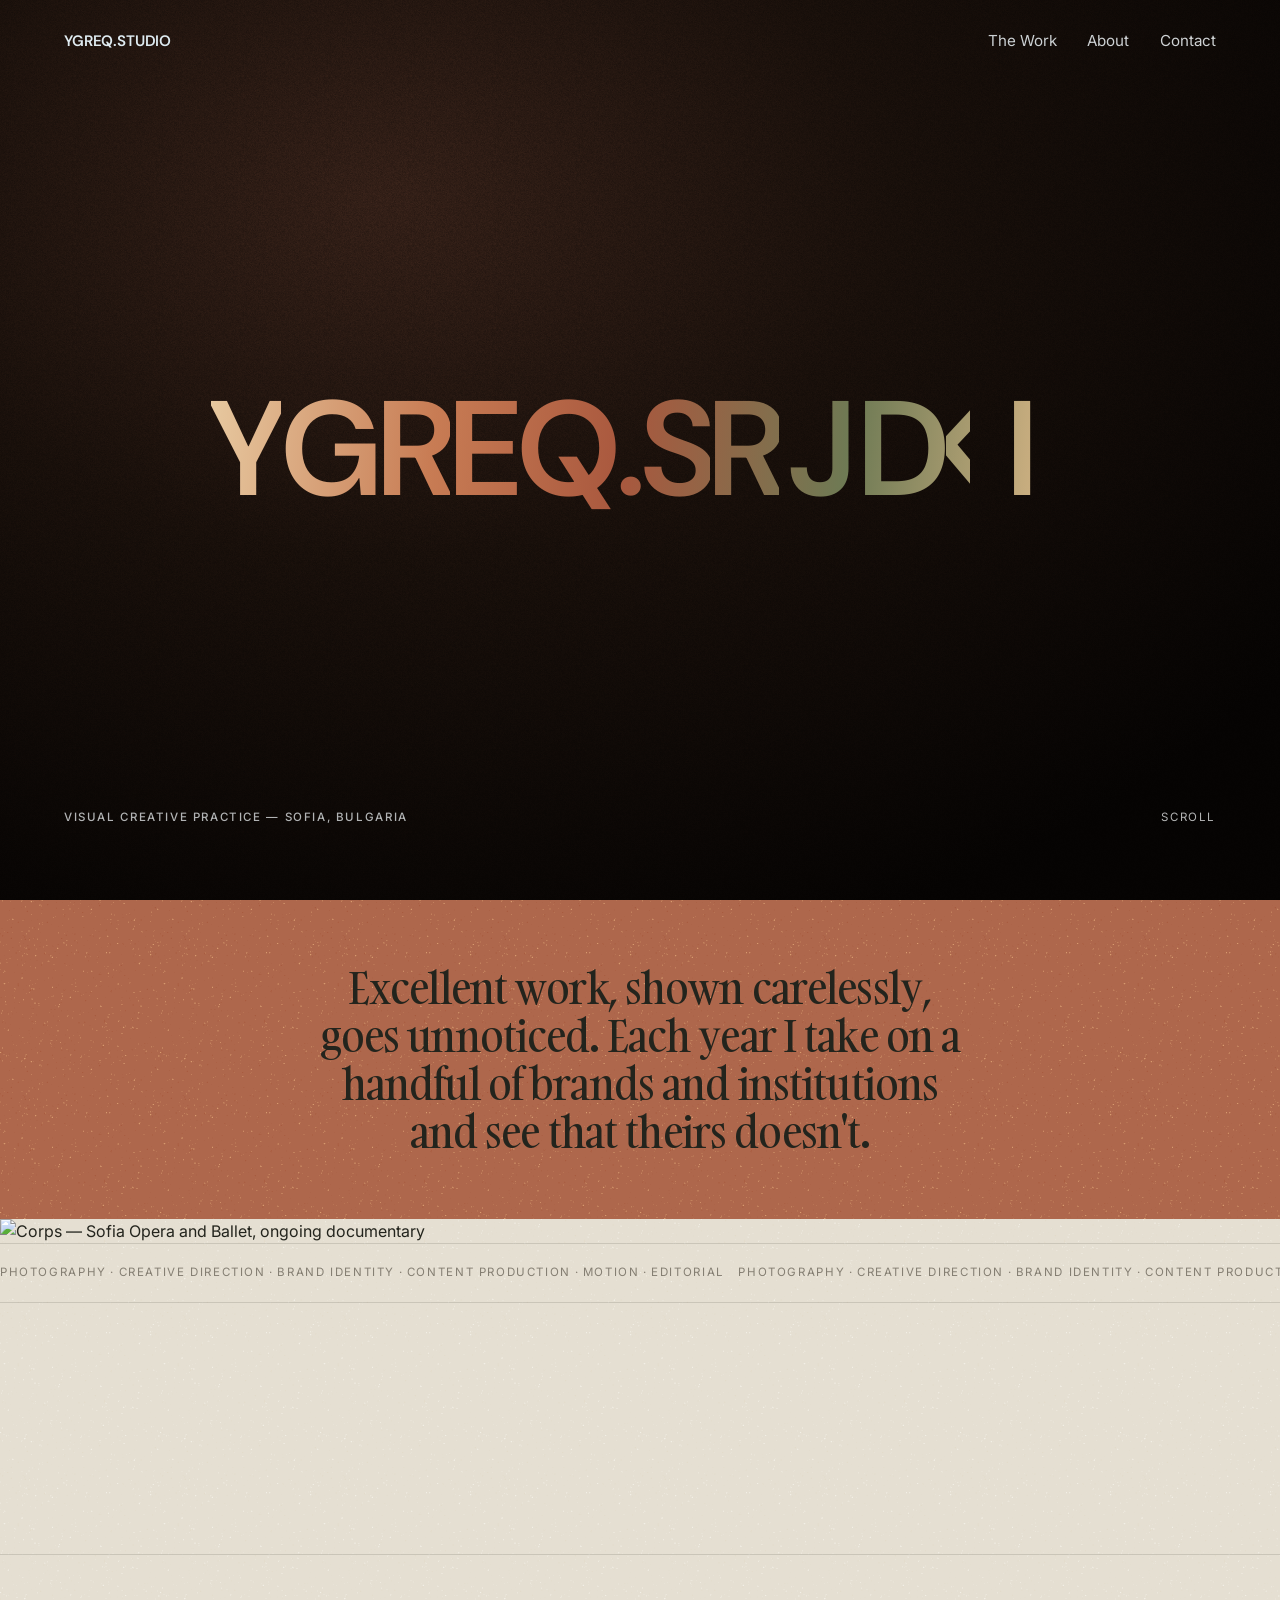
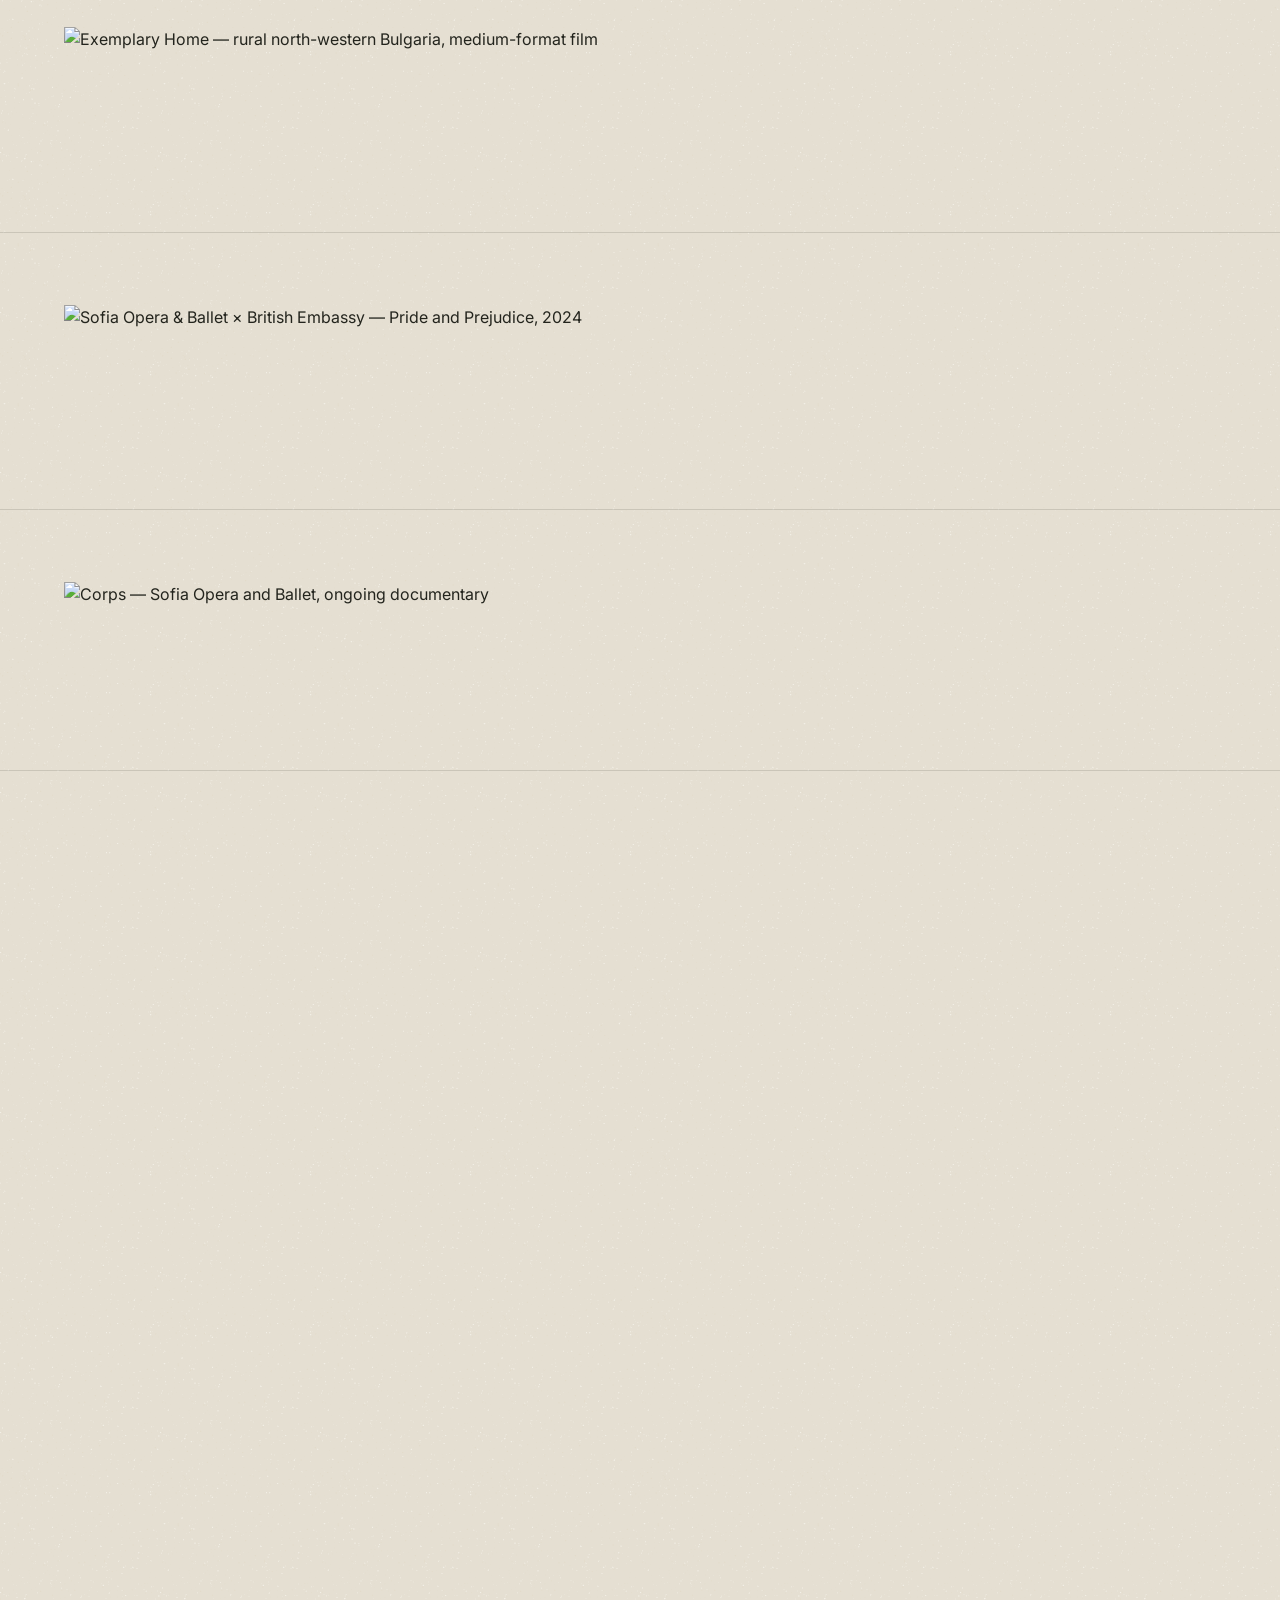
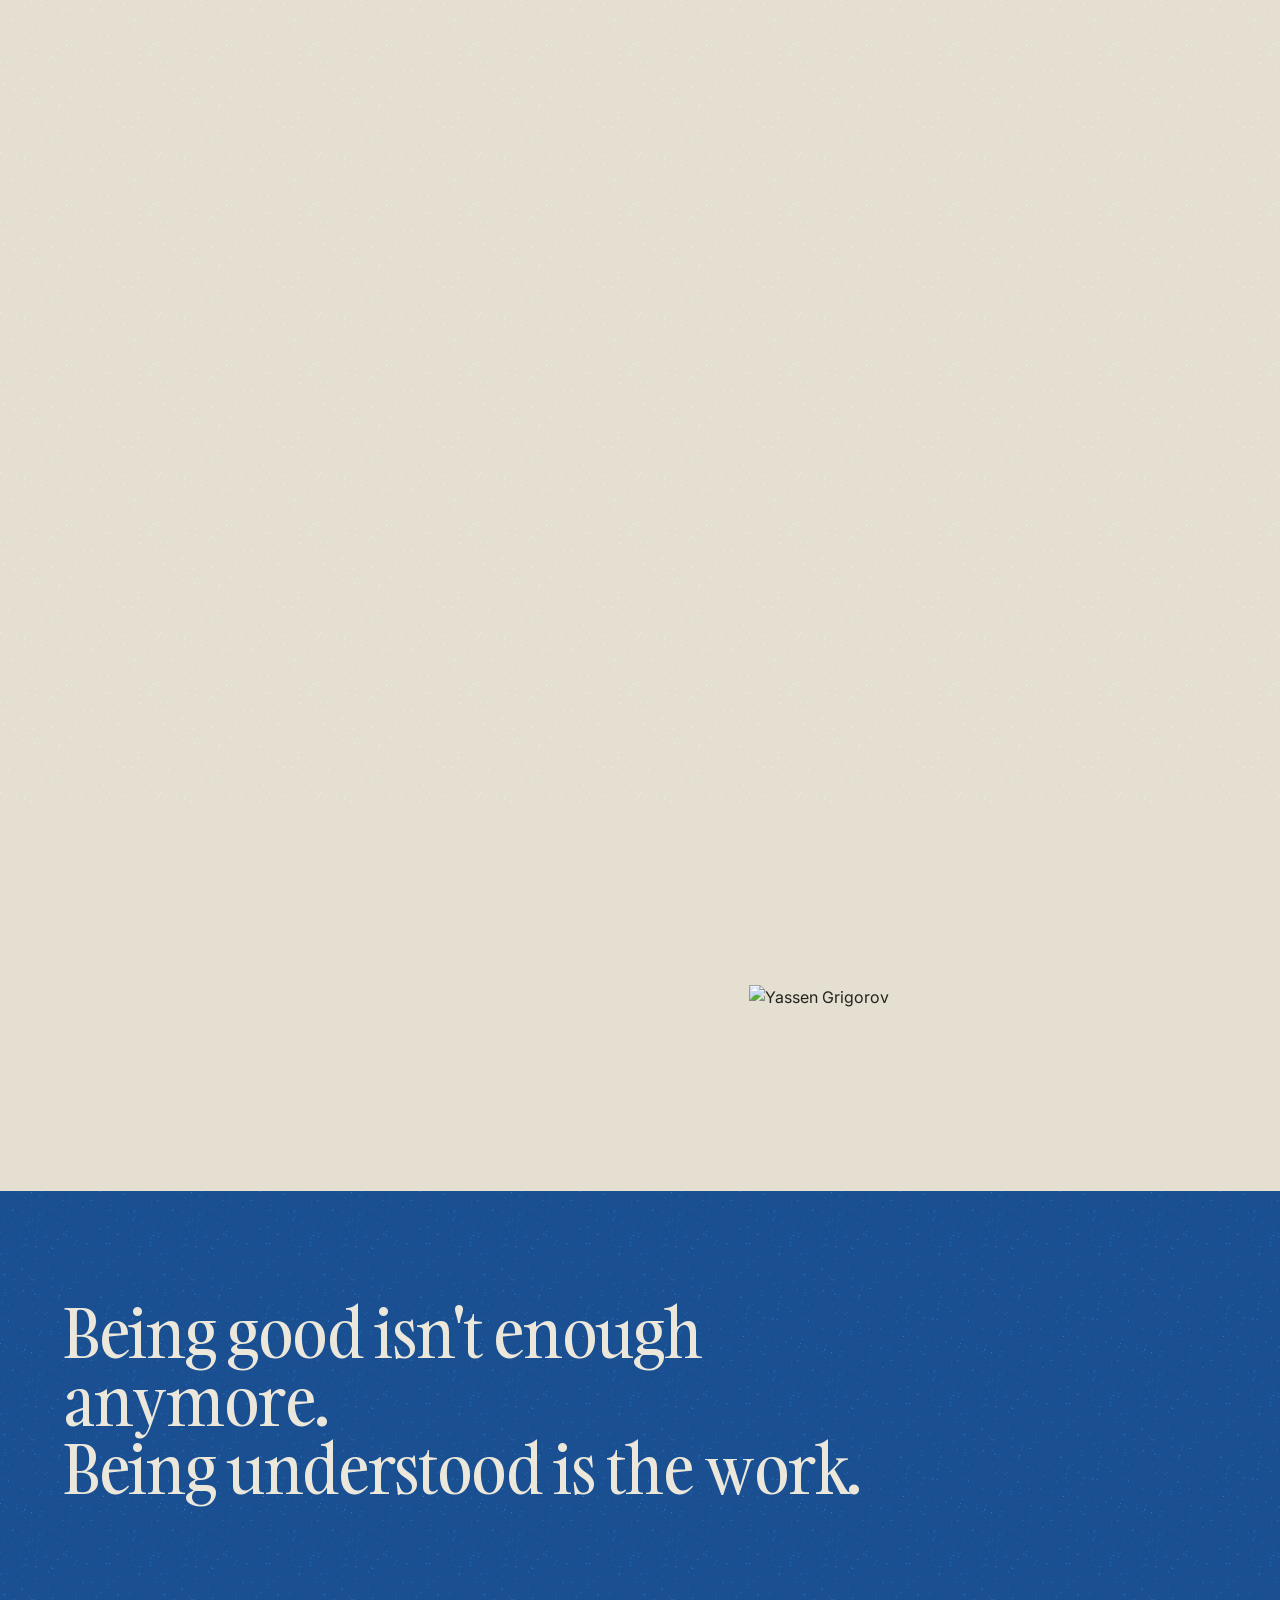
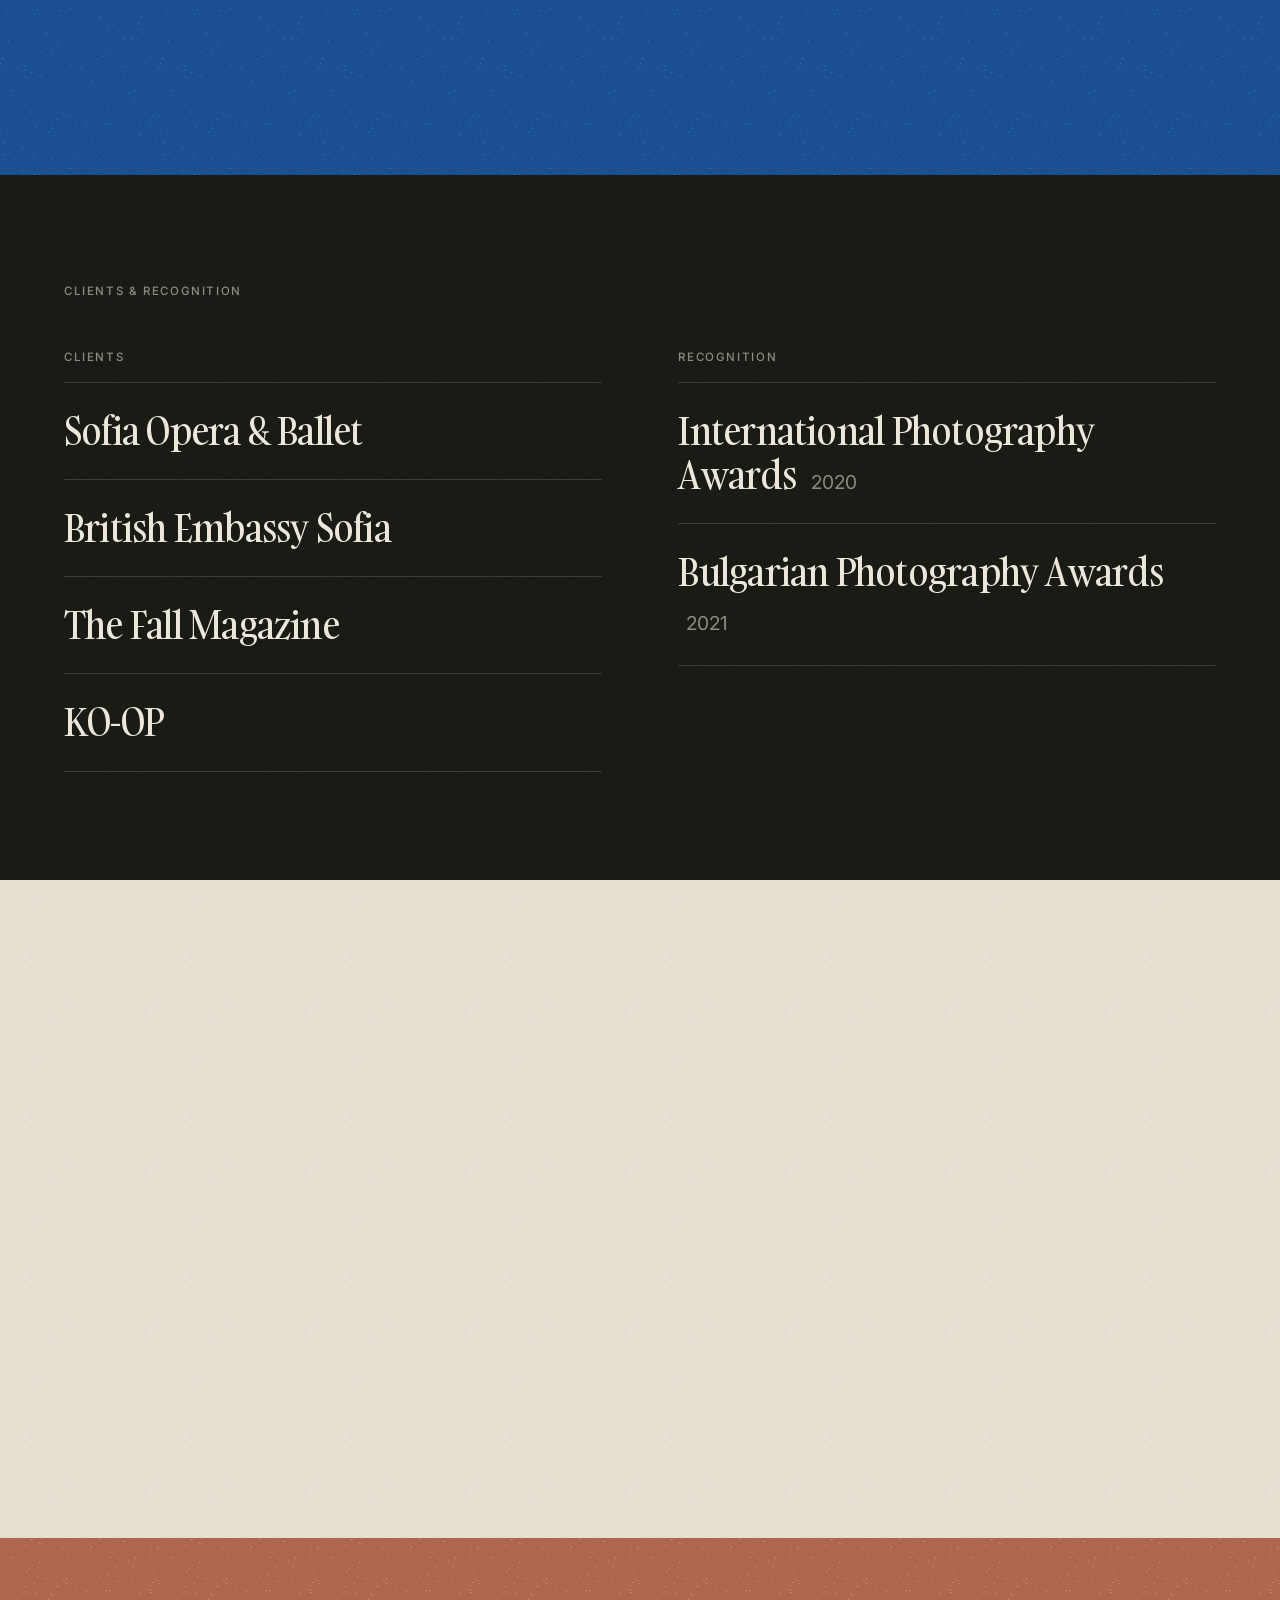
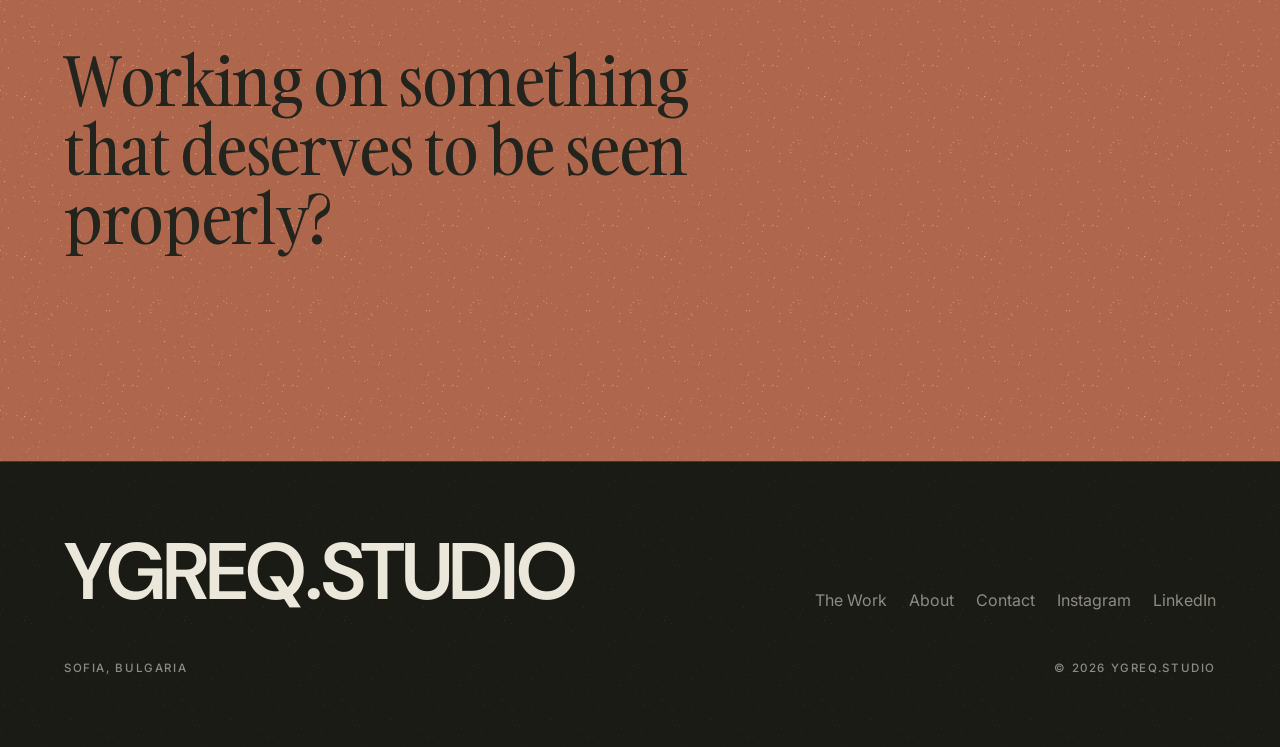
==== commit fa0d58d7: "Apply signed-off copy from the Copy Desk Eleven lines marked done on 4 October: the home title, desc" ====
--- a/index.html
+++ b/index.html
@@ -3,78 +3,345 @@
 <head>
   <meta charset="utf-8" />
   <meta name="viewport" content="width=device-width, initial-scale=1, viewport-fit=cover" />
-  <title>YGREQ.STUDIO</title>
-  <meta name="description" content="YGREQ.STUDIO is a visual creative practice based in Sofia. Photography, creative direction and brand identity for a handful of brands and institutions each year." />
+  <title>YGREQ.STUDIO — Photography and creative direction</title>
+  <meta name="description" content="Photography, creative direction and brand identity for a handful of brands and institutions each year. Based in Sofia, working wherever the brief requires." />
 
   <meta property="og:title" content="YGREQ.STUDIO" />
-  <meta property="og:description" content="Excellent work goes unnoticed when nobody has thought about how it is shown. This is being thought about." />
+  <meta property="og:description" content="A visual creative practice based in Sofia. Closing the gap between what brands are and how they read." />
   <meta property="og:type" content="website" />
 
-  <!-- browser-chrome tint: the field is the home hero's black -->
-  <meta name="theme-color" content="#1A1B15" />
+  <!-- browser-chrome tint (Safari toolbar, iOS/Android address bar): this page's
+       field colour, matching the page-transition curtain that arrives on it.
+       Mirrors the tokens in styles.css :root — keep the two in step. -->
+  <meta name="theme-color" content="#1A1B15" /> <!-- black — the hero field -->
   <link rel="icon" href="favicon.ico" sizes="any" />
   <link rel="icon" href="assets/favicon/favicon.svg" type="image/svg+xml" />
   <link rel="apple-touch-icon" href="assets/favicon/apple-touch-icon.png" />
   <link rel="preconnect" href="https://fonts.googleapis.com" />
   <link rel="preconnect" href="https://fonts.gstatic.com" crossorigin />
-  <!-- Inter: board, links, label. DM Sans 600: the wordmark only -->
+  <!-- Inter: body, labels, services. DM Sans 600: logotype only (.nav__mark, hero SVG, .footer__mark) -->
   <link href="https://fonts.googleapis.com/css2?family=Inter:wght@400;500;600&family=DM+Sans:opsz,wght@9..40,600&display=swap" rel="stylesheet" />
-  <link rel="stylesheet" href="styles.css?v=202611221200" />
-  <link rel="stylesheet" href="coming-soon.css?v=202611221400" />
-  <!-- coming-soon.js adds .cs-ready to <html> and only then are the board, the
-       aperture and the instruction shown. Without JS the page is the wordmark,
-       the line and the links. -->
+  <link rel="stylesheet" href="styles.css?v=202610041326" />
+  <!-- page transition: paint the incoming curtain before the first paint, so the
+       page never flashes underneath it. See transition.js / .page-curtain. -->
+  <script>
+    (function () {
+      try {
+        var pt = sessionStorage.getItem('pt');
+        if (!pt) return;
+        sessionStorage.removeItem('pt');
+        if (matchMedia('(prefers-reduced-motion: reduce)').matches) return;
+        document.documentElement.dataset.ptEnter = pt;
+      } catch (e) {}
+    }());
+  </script>
 </head>
-<body class="page--ink cs-page">
-
-  <main class="cs">
-    <!-- the home hero's field, copied: Ember gradient + grain over --black -->
-    <div class="hero__media" aria-hidden="true"></div>
-    <canvas class="hero__grain" id="heroGrain" aria-hidden="true"></canvas>
-
-    <h1 class="visually-hidden">YGREQ.STUDIO</h1>
-
-    <div class="cs__stack">
-      <!-- Solari reel, built by hero-wordmark.js. data-overshoot: first play only,
-           STUDIO runs past its letters before settling. No JS: plain DM Sans text. -->
-      <div class="hero__wordmark cs__wordmark" aria-hidden="true">
-        <div class="hero__wordmark-row" id="heroWordmark" data-overshoot>YGREQ.STUDIO</div>
-      </div>
-
-      <!-- departures board, flipped by coming-soon.js -->
-      <div class="cs__board label" id="csBoard" aria-hidden="true">
-        <span class="cs__board-col cs__board-col--left" data-board="left">PHOTOGRAPHY</span>
-        <span class="cs__board-dot">&middot;</span>
-        <span class="cs__board-col cs__board-col--right" data-board="right">IN PREPARATION</span>
-      </div>
-
-      <!-- contact, centred under the board -->
-      <div class="cs__contact">
-        <a href="mailto:hello@ygreq.studio" class="contact-email">hello@ygreq.studio</a>
-        <div class="contact-social">
+<body>
+
+  <!-- Page transition curtain — inert until transition.js drives it -->
+  <div class="page-curtain" aria-hidden="true"></div>
+
+  <!-- Section counter — updated by scroll.js -->
+  <div class="section-counter" id="sectionCounter" aria-hidden="true">
+    <span id="counterCurrent">01</span>&thinsp;/&thinsp;<span id="counterTotal">09</span>
+  </div>
+
+  <!-- NAV -->
+  <header class="nav">
+    <a class="nav__mark" href="index.html">YGREQ.STUDIO</a>
+    <button class="nav__toggle" aria-expanded="false" aria-controls="menu-overlay">Menu</button>
+    <nav class="nav__links" aria-label="Primary">
+      <a href="work.html">The Work</a>
+      <a href="about.html">About</a>
+      <a href="contact.html">Contact</a>
+    </nav>
+  </header>
+
+  <!-- FULL-SCREEN MENU OVERLAY -->
+  <div id="menu-overlay" class="menu-overlay" role="dialog" aria-modal="true" aria-label="Navigation" hidden>
+    <div class="menu-overlay__curtain" aria-hidden="true"></div>
+    <div class="menu-overlay__inner">
+      <nav class="menu-overlay__nav" aria-label="Primary navigation">
+        <ul class="menu-overlay__list">
+          <li class="menu-item">
+            <div class="menu-item__inner">
+              <a href="work.html" class="menu-item__link" data-for="work" data-category="work">
+                <span class="menu-item__idx" aria-hidden="true">01</span>
+                <span class="menu-item__label">The Work<span class="menu-item__count" data-count-for=".menu-item__children" aria-hidden="true"></span></span>
+              </a>
+              <ul class="menu-item__children" aria-label="The Work — projects">
+                <li><a href="exemplary-home.html" class="menu-item__child-link" data-for="exemplary-home" data-category="exemplary-home">Exemplary Home</a></li>
+                <li><a href="pride-and-prejudice.html" class="menu-item__child-link" data-for="pride-and-prejudice" data-category="pride-and-prejudice">Pride and Prejudice</a></li>
+                <li><a href="corps.html" class="menu-item__child-link" data-for="corps" data-category="ink">Corps</a></li>
+              </ul>
+            </div>
+          </li>
+          <li class="menu-item">
+            <div class="menu-item__inner">
+              <a href="about.html" class="menu-item__link" data-for="about" data-category="about">
+                <span class="menu-item__idx" aria-hidden="true">02</span>
+                <span class="menu-item__label">About</span>
+              </a>
+            </div>
+          </li>
+          <li class="menu-item">
+            <div class="menu-item__inner">
+              <a href="contact.html" class="menu-item__link" data-for="contact" data-category="contact">
+                <span class="menu-item__idx" aria-hidden="true">03</span>
+                <span class="menu-item__label">Contact</span>
+              </a>
+            </div>
+          </li>
+        </ul>
+        <div class="menu-overlay__ext">
           <a href="https://instagram.com/ygreq" rel="me noopener" target="_blank">Instagram</a>
           <a href="https://www.linkedin.com/in/yassengrigorov/" rel="me noopener" target="_blank">LinkedIn</a>
         </div>
-        <!-- the prompt: sits under the contact at first; with a mouse, it detaches
-             on the first move and follows the cursor (coming-soon.js) -->
-        <span class="cs__hold label" id="csHold" aria-hidden="true">Hold to expose</span>
-      </div>
-    </div>
-
-    <!-- the shutter: closed and empty until it opens -->
-    <p class="visually-hidden">A rotating glimpse of selected photographs</p>
-    <div class="cs__aperture" id="csAperture" aria-hidden="true">
-      <div class="cs__iris">
-        <img id="csFrame" alt="" decoding="async" />
-      </div>
-    </div>
-
-    <footer class="cs__foot">
-      <p class="cs__line">Excellent work goes unnoticed when nobody has thought about how it is shown. This is being thought about.</p>
-    </footer>
-  </main>
-
-  <script src="hero-wordmark.js?v=202611221400"></script>
-  <script src="coming-soon.js?v=202611221400"></script>
+      </nav>
+      <!-- Each project's preview image should use the SAME file in three places once real
+           photography exists: this menu panel, the home page's Featured Work tile, and the
+           case-study page's own hero image. Suggested convention: assets/work/<slug>-cover.jpg
+           (e.g. assets/work/exemplary-home-cover.jpg), referenced identically in all three spots,
+           so there's one file to update rather than three that can silently drift out of sync. -->
+      <div class="menu-overlay__media" aria-hidden="true">
+        <div class="menu-media" data-for="corps">
+          <img src="assets/work/corps/cover.jpg" alt="Corps — Sofia Opera and Ballet, ongoing documentary" loading="lazy" decoding="async" />
+        </div>
+        <div class="menu-media" data-for="work">
+          <img src="assets/menu/the-work.jpg" alt="A pile of pale rubble in a foggy field — from Exemplary Home, rural north-western Bulgaria." loading="lazy" decoding="async" />
+        </div>
+        <div class="menu-media" data-for="exemplary-home">
+          <img src="assets/work/exemplary-home/cover.jpg" alt="Exemplary Home — rural north-western Bulgaria, medium-format film" loading="lazy" decoding="async" />
+        </div>
+        <div class="menu-media" data-for="pride-and-prejudice">
+          <img src="assets/work/pride-and-prejudice/cover.jpg" alt="Sofia Opera & Ballet × British Embassy — Pride and Prejudice, 2024" loading="lazy" decoding="async" />
+        </div>
+        <div class="menu-media" data-for="about">
+          <img src="assets/about/portrait.jpg" alt="Yassen Grigorov" loading="lazy" decoding="async" />
+        </div>
+        <div class="menu-media" data-for="contact">
+          <img src="assets/menu/contact.jpg" alt="The inside of a red telephone box — handset, coin slot and a worn BT notice." loading="lazy" decoding="async" />
+        </div>
+      </div>
+    </div>
+  </div>
+
+  <!-- 01 HERO — data-snap -->
+  <section class="hero" aria-label="YGREQ.STUDIO" data-snap>
+    <div class="hero__media"></div>
+    <canvas class="hero__grain" id="heroGrain" aria-hidden="true"></canvas>
+
+    <!-- Letters roll in Solari/split-flap style — built by hero-wordmark.js.
+         aria-hidden since the section's aria-label already names it. -->
+    <div class="hero__wordmark" aria-hidden="true">
+      <div class="hero__wordmark-row" id="heroWordmark"></div>
+    </div>
+
+    <div class="hero__foot">
+      <span class="label">Visual creative practice — Sofia, Bulgaria</span>
+      <span class="hero__scroll">Scroll</span>
+    </div>
+  </section>
+
+  <!-- 02 INTRO — clay strip + image + marquee -->
+  <section class="section--tight section--clay intro-strip">
+    <div class="wrap">
+      <p class="intro-strip__text">Excellent work, shown carelessly, goes unnoticed. Each year I take on a handful of brands and institutions and see that theirs doesn't.</p>
+    </div>
+  </section>
+
+  <a href="corps.html" class="intro-strip__link">
+    <img class="intro-strip__image" src="assets/home/intro.jpg" alt="Corps — Sofia Opera and Ballet, ongoing documentary" data-reveal data-reveal-type="image" decoding="async" />
+  </a>
+
+  <!-- MARQUEE -->
+  <div class="marquee" aria-hidden="true">
+    <div class="marquee__track" id="marqueeTrack">
+      <span class="marquee__item">Photography&thinsp;·&thinsp;Creative Direction&thinsp;·&thinsp;Brand Identity&thinsp;·&thinsp;Content Production&thinsp;·&thinsp;Motion&thinsp;·&thinsp;Editorial&emsp;</span>
+      <span class="marquee__item">Photography&thinsp;·&thinsp;Creative Direction&thinsp;·&thinsp;Brand Identity&thinsp;·&thinsp;Content Production&thinsp;·&thinsp;Motion&thinsp;·&thinsp;Editorial&emsp;</span>
+      <span class="marquee__item">Photography&thinsp;·&thinsp;Creative Direction&thinsp;·&thinsp;Brand Identity&thinsp;·&thinsp;Content Production&thinsp;·&thinsp;Motion&thinsp;·&thinsp;Editorial&emsp;</span>
+    </div>
+  </div>
+
+  <!-- 03 FEATURED WORK -->
+  <section class="section work-section">
+    <div class="wrap work-section__header">
+      <span class="label" data-reveal>Selected work</span>
+      <p class="lead measure-wide" data-reveal>Some of it commissioned, some of it not. All of it chosen.</p>
+    </div>
+
+    <article class="work-item">
+      <a href="exemplary-home.html" class="work-item__link">
+        <div class="work-item__media">
+          <img src="assets/work/exemplary-home/cover.jpg" alt="Exemplary Home — rural north-western Bulgaria, medium-format film" data-reveal data-reveal-type="image" data-parallax loading="lazy" decoding="async" />
+        </div>
+        <div class="work-item__caption">
+          <span class="label work-item__idx">01</span>
+          <h2 class="work-item__name" data-reveal data-reveal-type="mask">Exemplary Home</h2>
+          <span class="label">Documentary Photography · Exhibition · Editorial</span>
+        </div>
+      </a>
+    </article>
+
+    <article class="work-item">
+      <a href="pride-and-prejudice.html" class="work-item__link">
+        <div class="work-item__media">
+          <img src="assets/work/pride-and-prejudice/cover.jpg" alt="Sofia Opera & Ballet × British Embassy — Pride and Prejudice, 2024" data-reveal data-reveal-type="image" data-parallax loading="lazy" decoding="async" />
+        </div>
+        <div class="work-item__caption">
+          <span class="label work-item__idx">02</span>
+          <h2 class="work-item__name" data-reveal data-reveal-type="mask">Pride and Prejudice</h2>
+          <span class="label">Sofia Opera &amp; Ballet × British Embassy · Creative direction · Production</span>
+        </div>
+      </a>
+    </article>
+
+    <!-- Corps — ongoing documentary with the Sofia Opera and Ballet, third slot. Full page at
+         corps.html; its images, captions and grid are driven from corps-data.js. -->
+    <article class="work-item">
+      <a href="corps.html" class="work-item__link">
+        <div class="work-item__media">
+          <img src="assets/work/corps/cover.jpg" alt="Corps — Sofia Opera and Ballet, ongoing documentary" data-reveal data-reveal-type="image" data-parallax loading="lazy" decoding="async" />
+        </div>
+        <div class="work-item__caption">
+          <span class="label work-item__idx">03</span>
+          <h2 class="work-item__name" data-reveal data-reveal-type="mask">Corps</h2>
+          <span class="label">Documentary Photography · Ongoing</span>
+        </div>
+      </a>
+    </article>
+  </section>
+
+  <!-- 04 APPROACH LEAD — cobalt strip -->
+  <section class="section--tight section--cobalt intro-strip">
+    <div class="wrap">
+      <p class="intro-strip__text">Good work starts before anything is made: with what needs saying, to whom, and why it should land.</p>
+    </div>
+  </section>
+
+  <!-- 04 EXPANDED APPROACH -->
+  <section class="section approach-section">
+    <div class="wrap approach-grid">
+      <div class="approach-sticky-col">
+        <span class="label">Approach</span>
+      </div>
+      <div class="approach-pillars">
+        <div class="pillar" data-reveal>
+          <span class="label">Creative Direction</span>
+          <p class="lead measure">Visual strategy, art direction, campaign concept. Project-level creative leadership for a specific moment, story, or launch.</p>
+          <p class="measure">Usually cultural institutions, hospitality, boutique retail and editorial. Taken on per project, or on retainer where the work continues.</p>
+        </div>
+        <div class="pillar" data-reveal>
+          <span class="label">Photography</span>
+          <p class="lead measure">Editorial and documentary sensibility, brought to commercial briefs that rarely get either.</p>
+          <p class="measure">Hospitality, food and drink, boutique retail, real estate, lifestyle and cultural institutions. Shot on medium format film or digital, in Sofia or wherever the brief requires.</p>
+        </div>
+        <div class="pillar" data-reveal>
+          <span class="label">Identity</span>
+          <p class="lead measure">How a brand looks, sounds, and reads — built and maintained over time.</p>
+          <p class="measure">Strategic visual leadership that replaces the content retainer. Naming, wordmark, colour, type, and the rules for how to use them. Plus the ongoing creative direction that keeps it coherent as the brand grows.</p>
+        </div>
+      </div>
+    </div>
+  </section>
+
+  <!-- 05 ABOUT TEASER -->
+  <section class="section--tight about-teaser">
+    <div class="wrap about-teaser__inner">
+      <div class="about-teaser__text" data-reveal>
+        <span class="label">About</span>
+        <p class="lead measure" style="margin-top:18px">Seven years in London shaped the eye — studying photography at Westminster, shooting commercially, building a documentary practice exhibited and awarded internationally. The return to Sofia sharpened the argument.</p>
+        <a href="about.html" class="label about-teaser__more">About the practice →</a>
+      </div>
+      <img class="about-teaser__portrait" src="assets/about/portrait.jpg" alt="Yassen Grigorov" data-reveal data-reveal-type="image" loading="lazy" decoding="async" />
+    </div>
+  </section>
+
+  <!-- 06 BIG STATEMENT — cobalt, data-snap, line-by-line reveals -->
+  <section class="section section--cobalt" data-snap>
+    <div class="wrap statement">
+      <p>
+        <span class="reveal-line" data-reveal data-reveal-type="mask">Being good isn't enough anymore.</span>
+        <span class="reveal-line" data-reveal data-reveal-type="mask" style="--reveal-delay:120ms">Being understood is the work.</span>
+        <span class="cont" data-reveal>I help brands and institutions close the gap between what they do and how it reads — through photography, creative direction, and considered visual identity.</span>
+      </p>
+    </div>
+  </section>
+
+  <!-- 07 CLIENTS & RECOGNITION -->
+  <section class="section section--ink clients-section">
+    <div class="wrap clients-inner">
+      <span class="label">Clients &amp; recognition</span>
+      <div class="clients-grid">
+        <div class="clients-col">
+          <span class="label clients-col__label">Clients</span>
+          <ul class="clients-list">
+            <li>Sofia Opera &amp; Ballet</li>
+            <li>British Embassy Sofia</li>
+            <li>The Fall Magazine</li>
+            <li>KO-OP</li>
+          </ul>
+        </div>
+        <div class="clients-col">
+          <span class="label clients-col__label">Recognition</span>
+          <ul class="clients-list">
+            <li>International Photography Awards <span>2020</span></li>
+            <li>Bulgarian Photography Awards <span>2021</span></li>
+          </ul>
+        </div>
+      </div>
+    </div>
+  </section>
+
+  <!-- 08 DISCIPLINES -->
+  <section class="section--tight">
+    <div class="wrap">
+      <div style="display:flex;justify-content:space-between;align-items:baseline;margin-bottom:clamp(20px,3vw,34px)">
+        <span class="label" data-reveal>Disciplines</span>
+        <span class="label" data-reveal>Six ways in</span>
+      </div>
+      <div class="disc" data-reveal>
+        <div class="disc__item"><img class="disc__img" src="assets/home/disciplines/photography.jpg" alt="Black-and-white street photograph — men in caps and hoods talking outside a late-night off-licence." loading="lazy" decoding="async" /><span class="disc__num">01</span><span class="disc__name">Photography</span></div>
+        <div class="disc__item"><img class="disc__img" src="assets/home/disciplines/creative-direction.jpg" alt="A photographer working a group of women in Regency dress into position in a panelled drawing room." loading="lazy" decoding="async" /><span class="disc__num">02</span><span class="disc__name">Creative Direction</span></div>
+        <div class="disc__item disc__item--mark"><img class="disc__img disc__img--mark" src="assets/home/disciplines/brand-design-lockup.png" alt="Identity lockup — an engraved line drawing of the Residence above the words The Residence of His Majesty&#39;s Ambassador." loading="lazy" decoding="async" /><span class="disc__num">03</span><span class="disc__name">Brand Identity</span></div>
+        <div class="disc__item"><img class="disc__img" src="assets/home/disciplines/content-production.jpg" alt="A studio in use — a figure on a lit yellow seamless, ringed by softboxes, flags and stands." loading="lazy" decoding="async" /><span class="disc__num">04</span><span class="disc__name">Content Production</span></div>
+        <div class="disc__item"><video class="disc__img disc__img--video" poster="assets/home/disciplines/motion-poster.jpg" muted loop playsinline preload="none" aria-label="Motion — detail footage of a vintage Rolls-Royce: whitewall tyre, radiator mascot, walnut dashboard." data-disc-video><source src="assets/home/disciplines/motion.webm" type="video/webm" /><source src="assets/home/disciplines/motion.mp4" type="video/mp4" /></video><span class="disc__num">05</span><span class="disc__name">Motion</span></div>
+        <div class="disc__item"><img class="disc__img" src="assets/home/disciplines/editorial.jpg" alt="Two men in a green-panelled library — one in a red velvet dinner jacket lighting a cigar, the other in black tie." loading="lazy" decoding="async" /><span class="disc__num">06</span><span class="disc__name">Editorial</span></div>
+      </div>
+    </div>
+  </section>
+
+  <!-- 09 CTA — clay, data-snap -->
+  <section class="section section--clay" data-snap>
+    <div class="wrap cta">
+      <h2 data-reveal data-reveal-type="mask">Working on something that deserves to be seen properly?</h2>
+      <a class="btn" href="contact.html" data-reveal>Get in touch <span class="arr">→</span></a>
+    </div>
+  </section>
+
+  <!-- FOOTER -->
+  <footer class="footer section--ink">
+    <div class="wrap">
+      <div class="footer__top">
+        <a class="footer__mark" href="index.html">YGREQ.STUDIO</a>
+        <nav class="footer__links" aria-label="Footer">
+          <a href="work.html">The Work</a>
+          <a href="about.html">About</a>
+          <a href="contact.html">Contact</a>
+          <a href="https://instagram.com/ygreq" rel="me">Instagram</a>
+          <a href="https://www.linkedin.com/in/yassengrigorov/" rel="me noopener" target="_blank">LinkedIn</a>
+        </nav>
+      </div>
+      <div class="footer__legal">
+        <span class="label">Sofia, Bulgaria</span>
+        <span class="label">© <span id="year">2026</span> YGREQ.STUDIO</span>
+      </div>
+    </div>
+  </footer>
+
+  <script src="hero-wordmark.js?v=202610041326"></script>
+  <script src="main.js?v=202610041326"></script>
+  <script src="transition.js?v=202610041326"></script>
+  <script type="module" src="scroll.js?v=202610041326"></script>
 </body>
 </html>
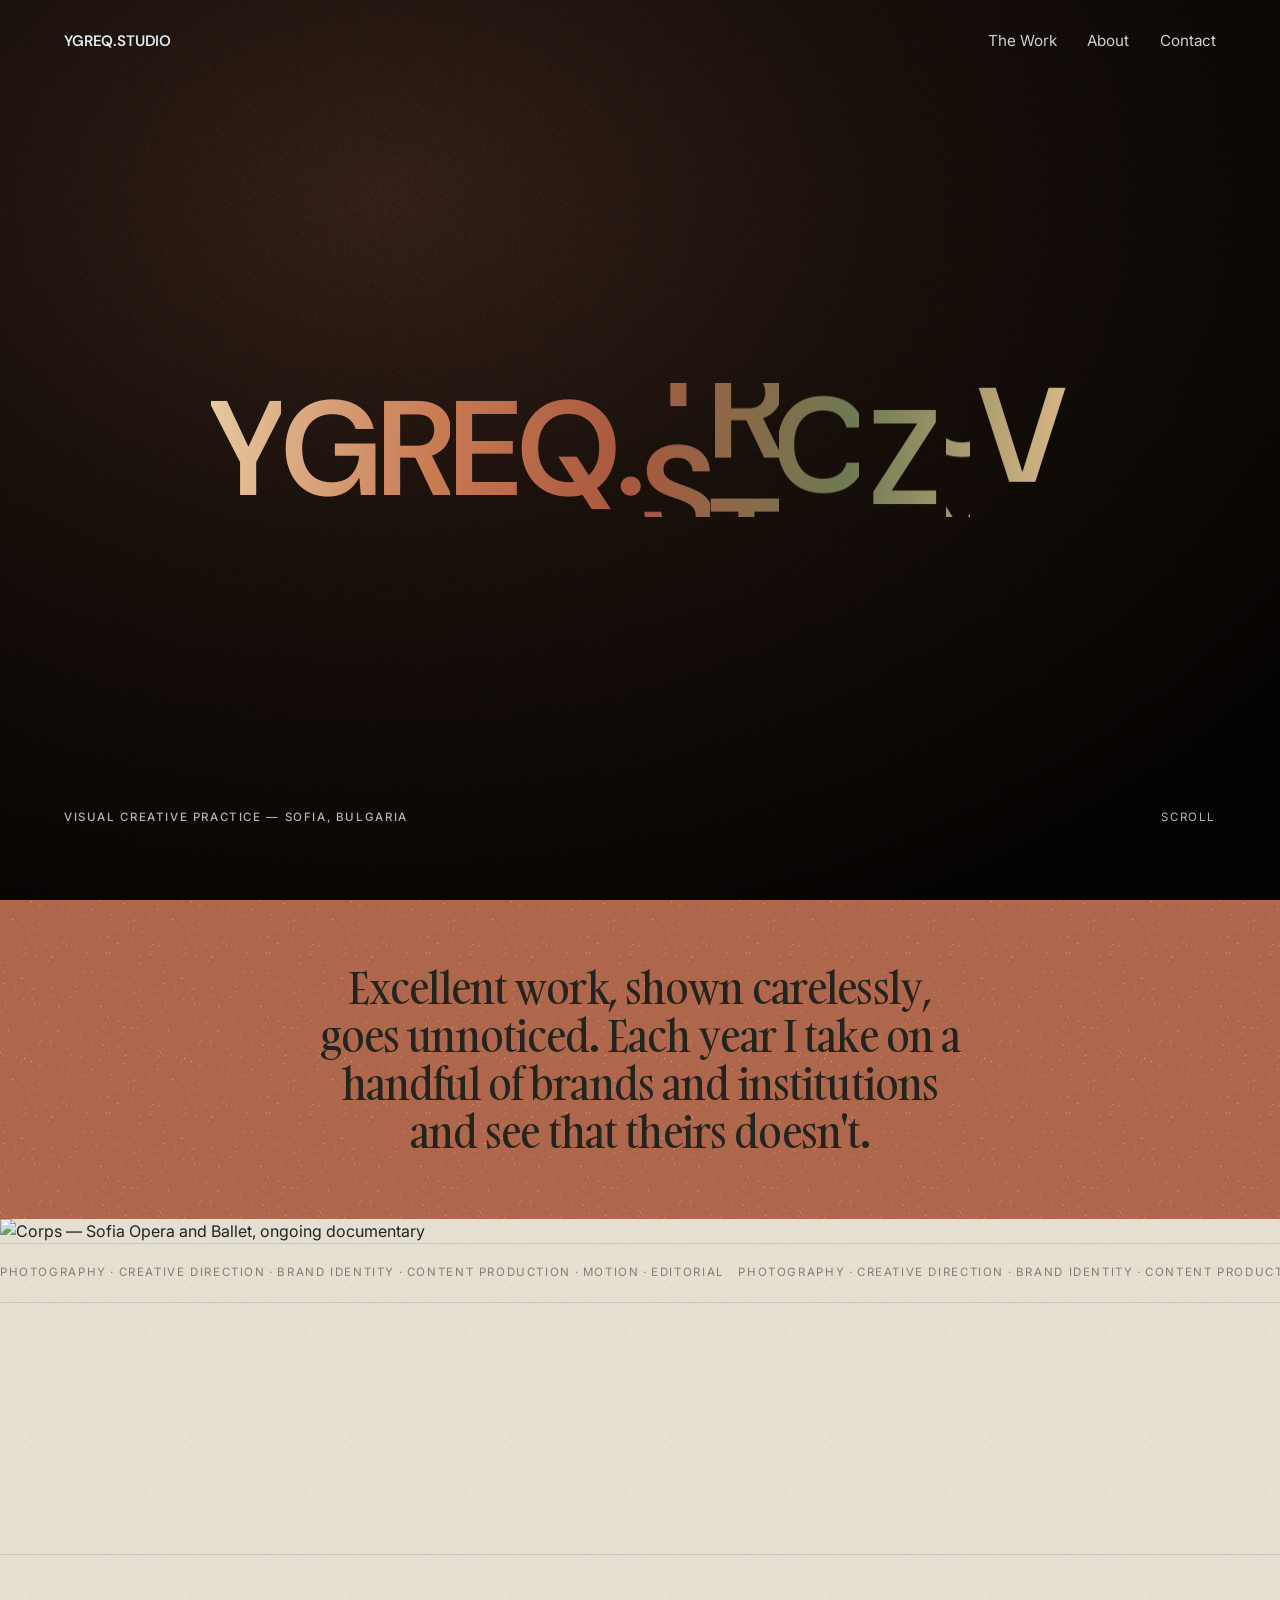
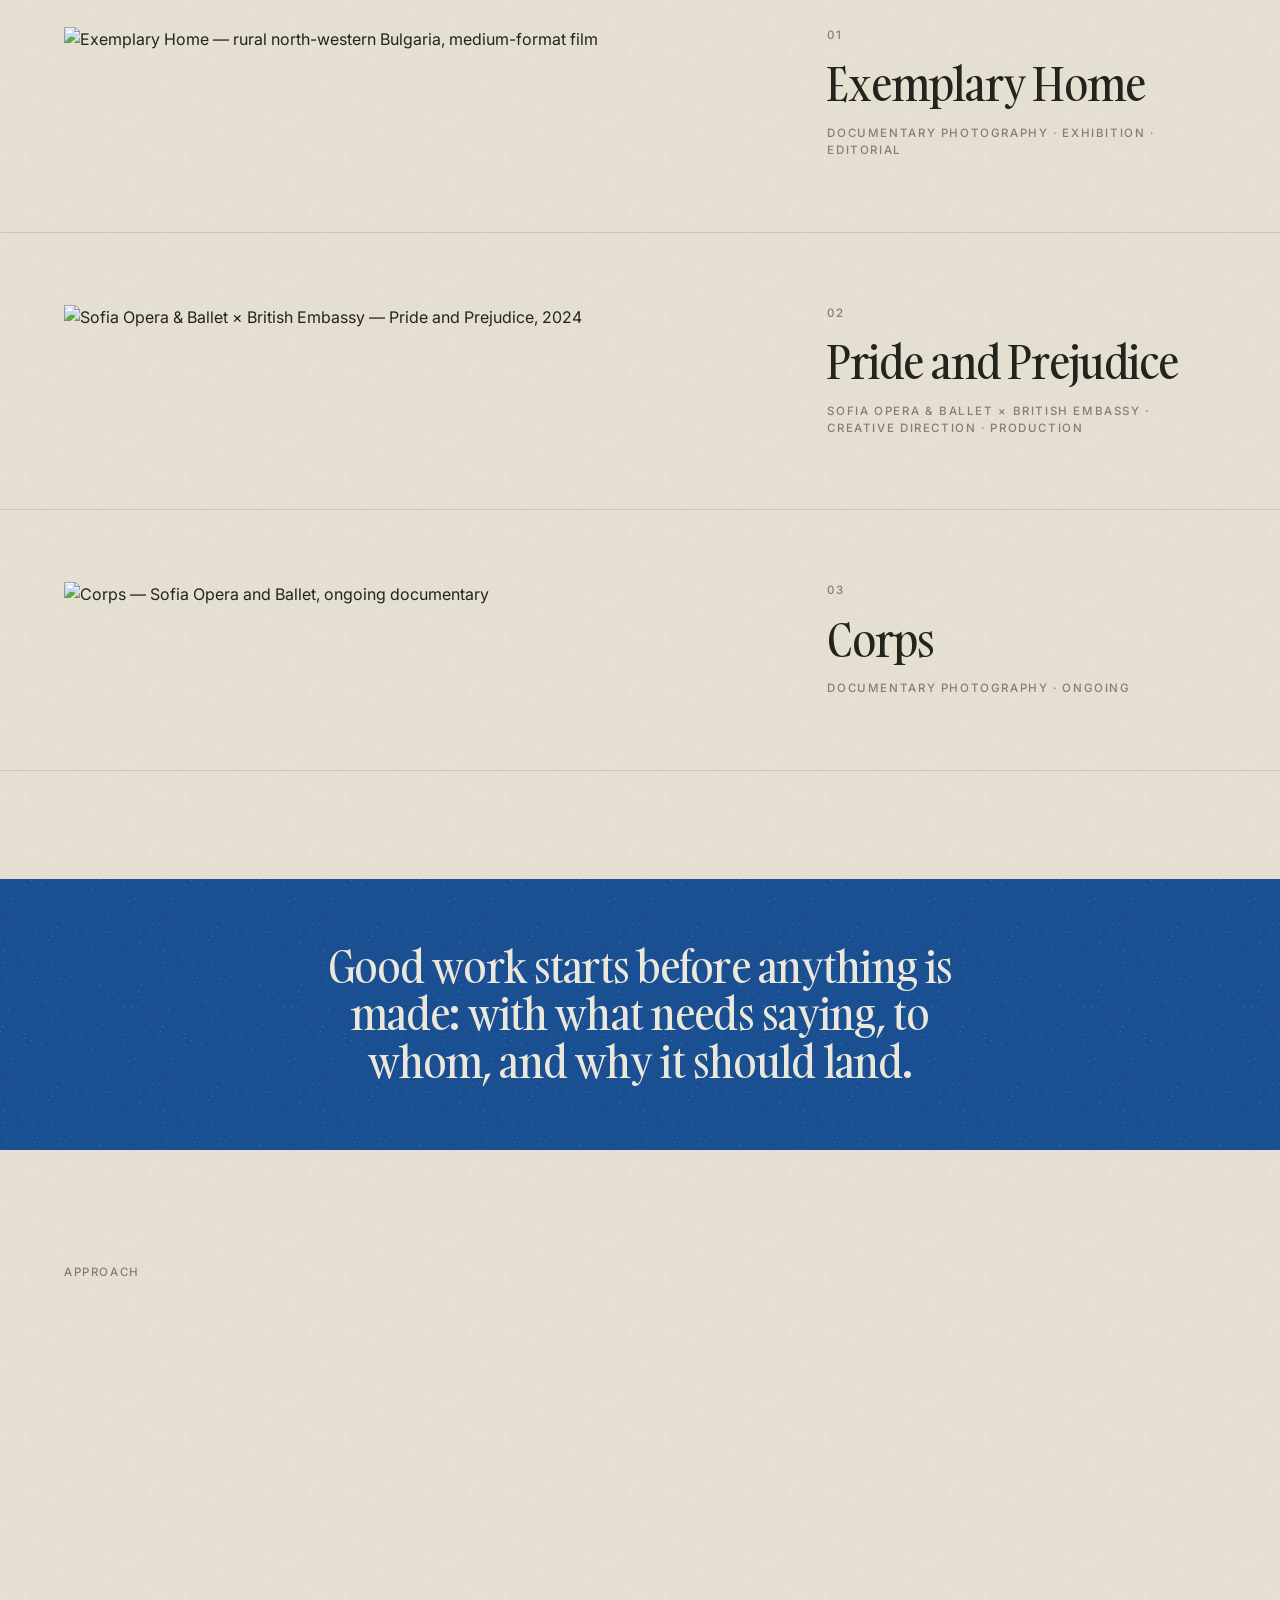
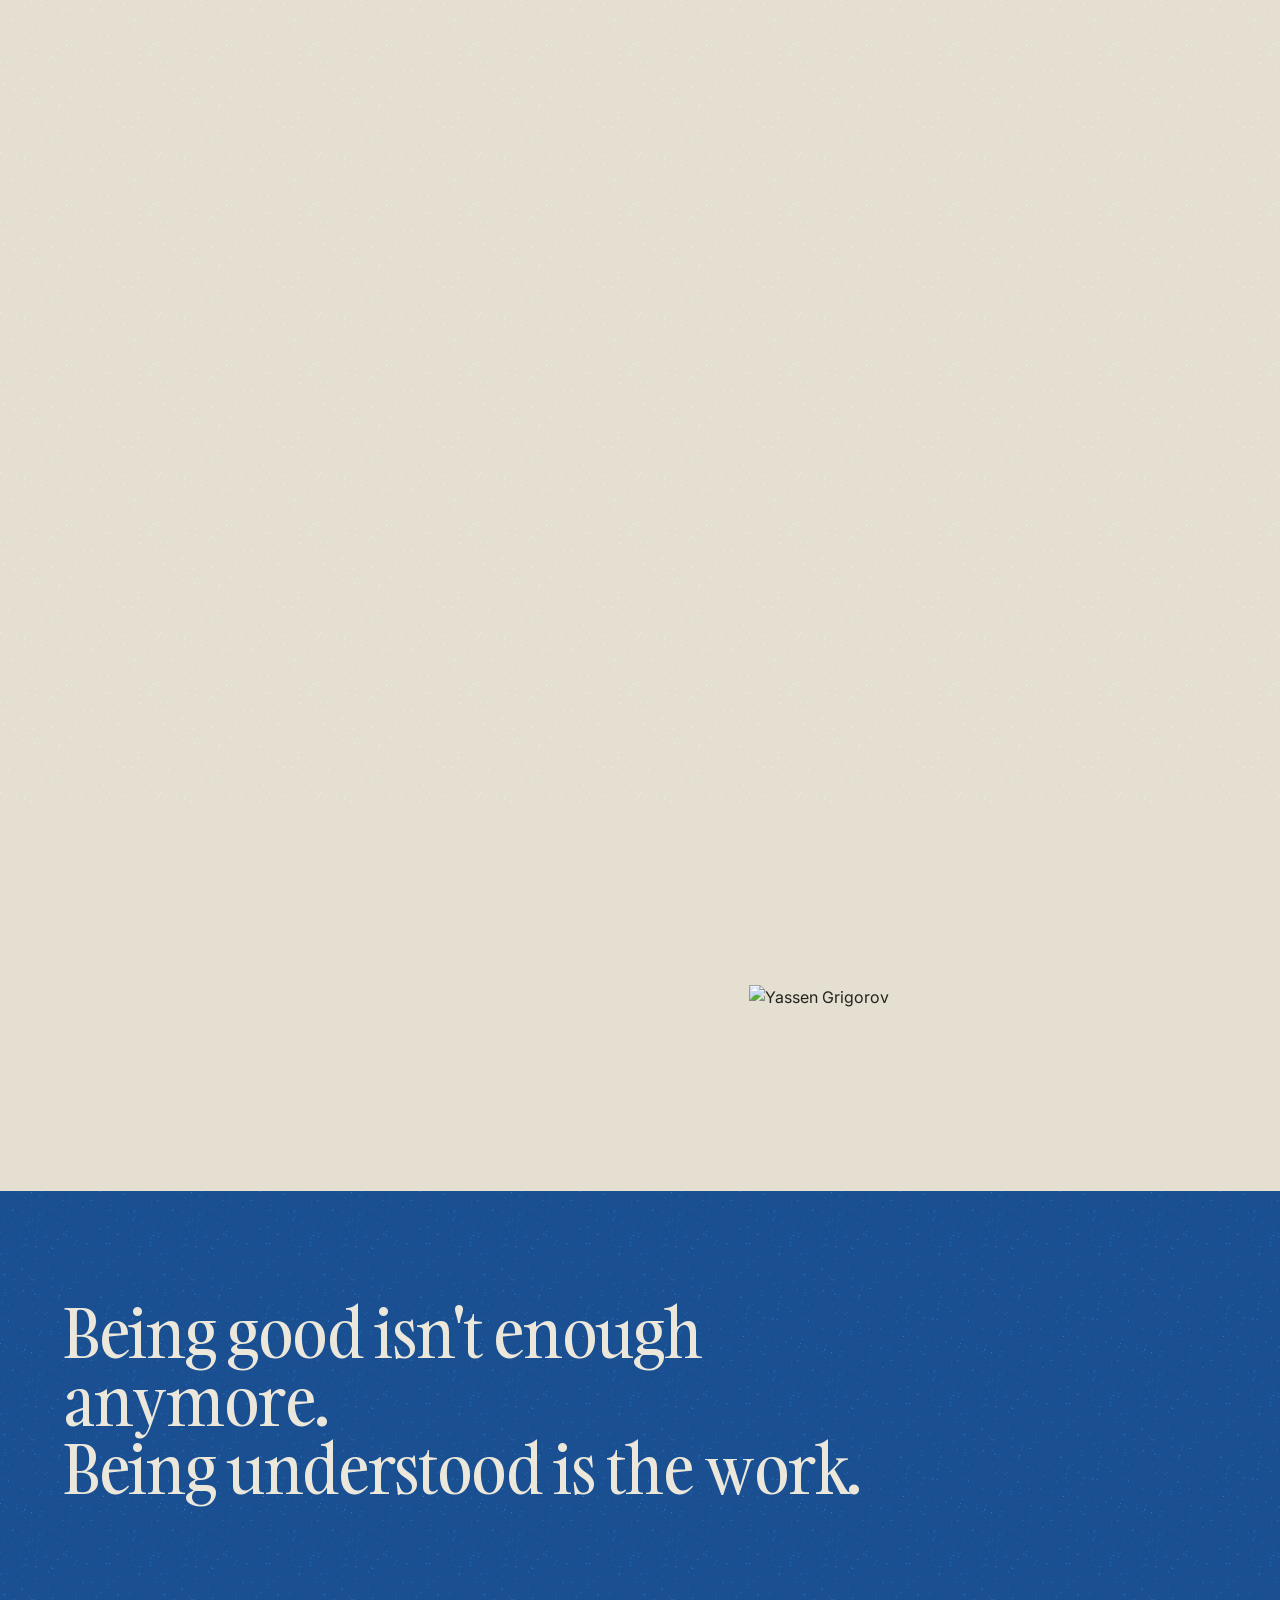
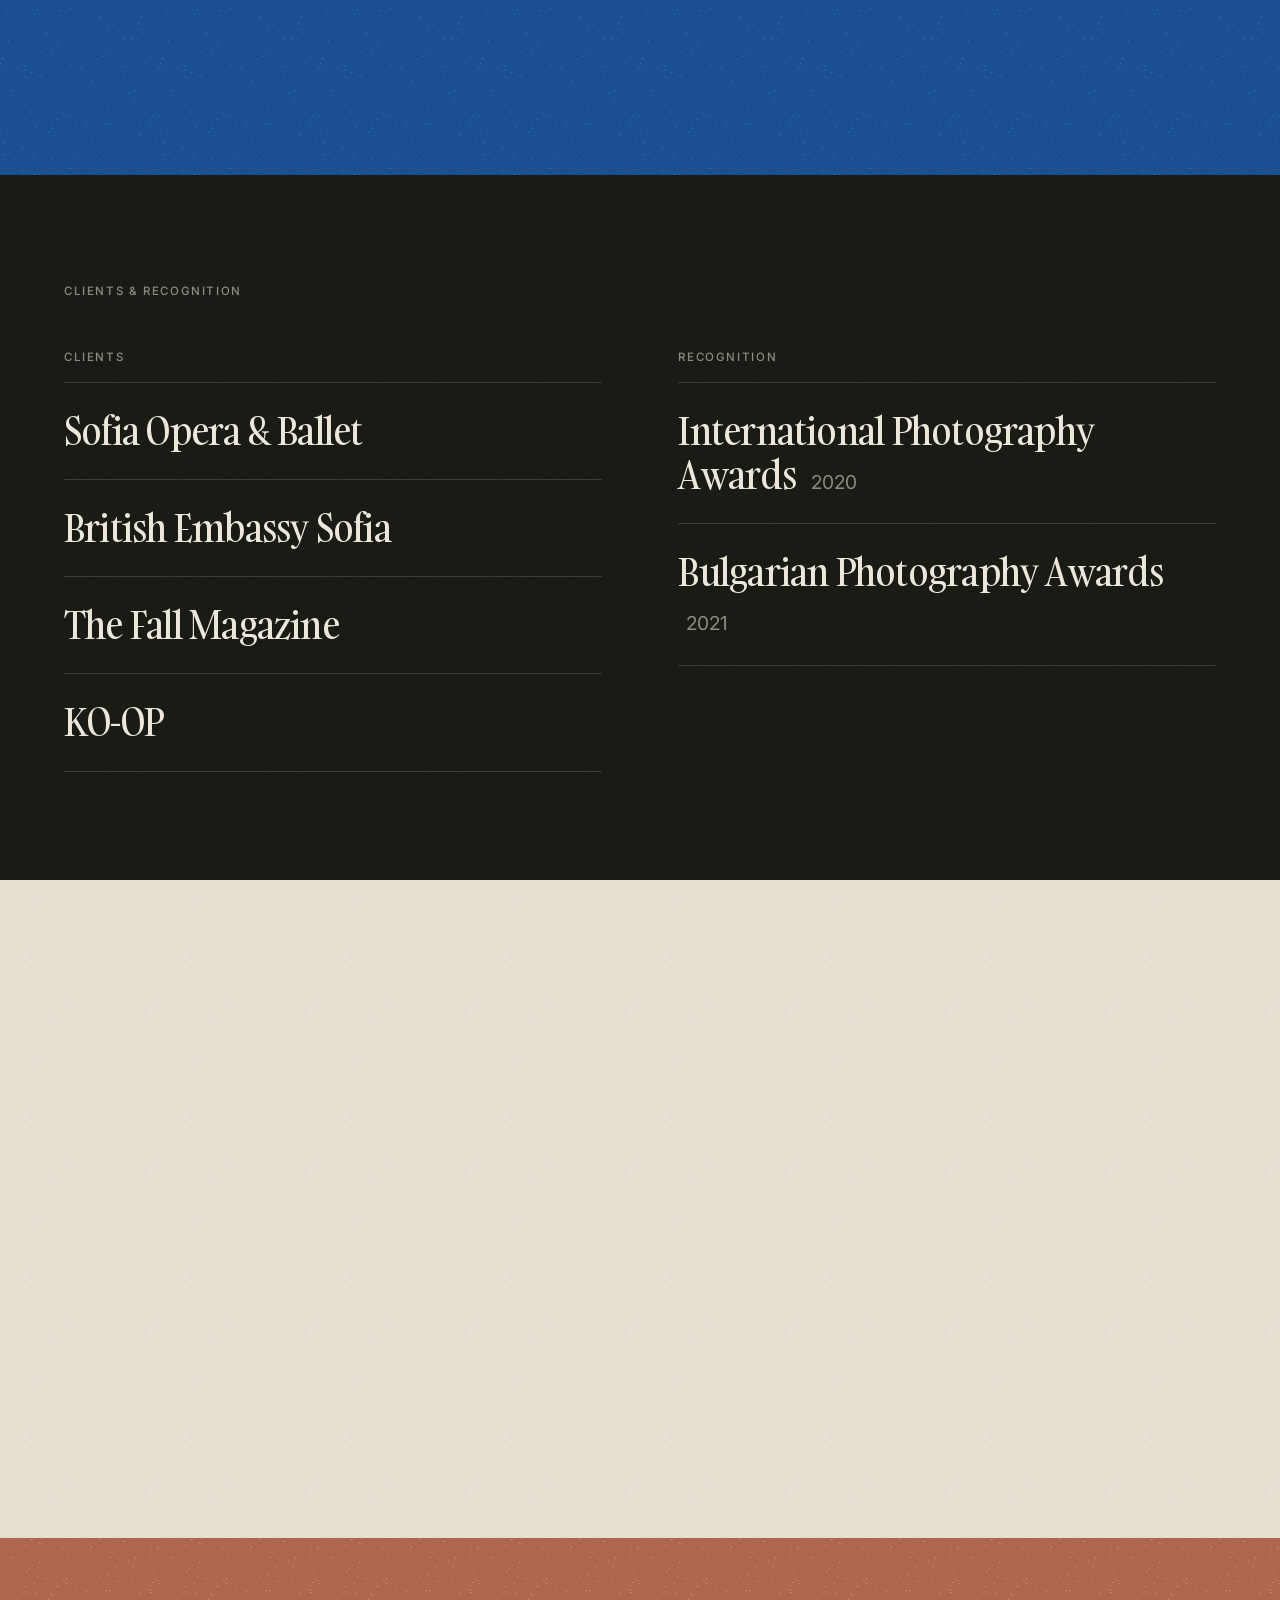
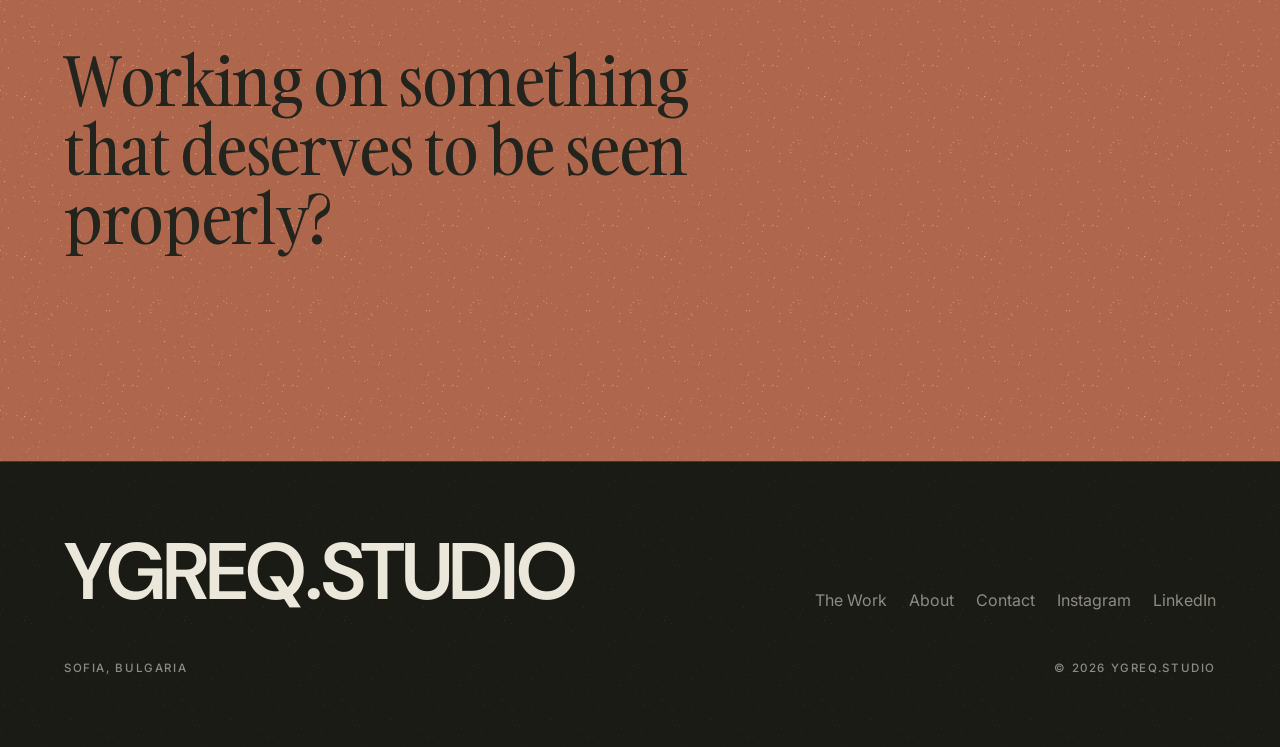
==== commit 7e569014: "Add link preview images and canonical addresses to every page One 1200x630 card per page in assets/s" ====
--- a/index.html
+++ b/index.html
@@ -9,6 +9,14 @@
   <meta property="og:title" content="YGREQ.STUDIO" />
   <meta property="og:description" content="A visual creative practice based in Sofia. Closing the gap between what brands are and how they read." />
   <meta property="og:type" content="website" />
+  <meta property="og:site_name" content="YGREQ.STUDIO" />
+  <meta property="og:url" content="https://ygreq.studio/" />
+  <meta property="og:image" content="https://ygreq.studio/assets/share/home.jpg" />
+  <meta property="og:image:width" content="1200" />
+  <meta property="og:image:height" content="630" />
+  <meta property="og:image:alt" content="The YGREQ.STUDIO wordmark in cream on a dark ember field." />
+  <meta name="twitter:card" content="summary_large_image" />
+  <link rel="canonical" href="https://ygreq.studio/" />
 
   <!-- browser-chrome tint (Safari toolbar, iOS/Android address bar): this page's
        field colour, matching the page-transition curtain that arrives on it.
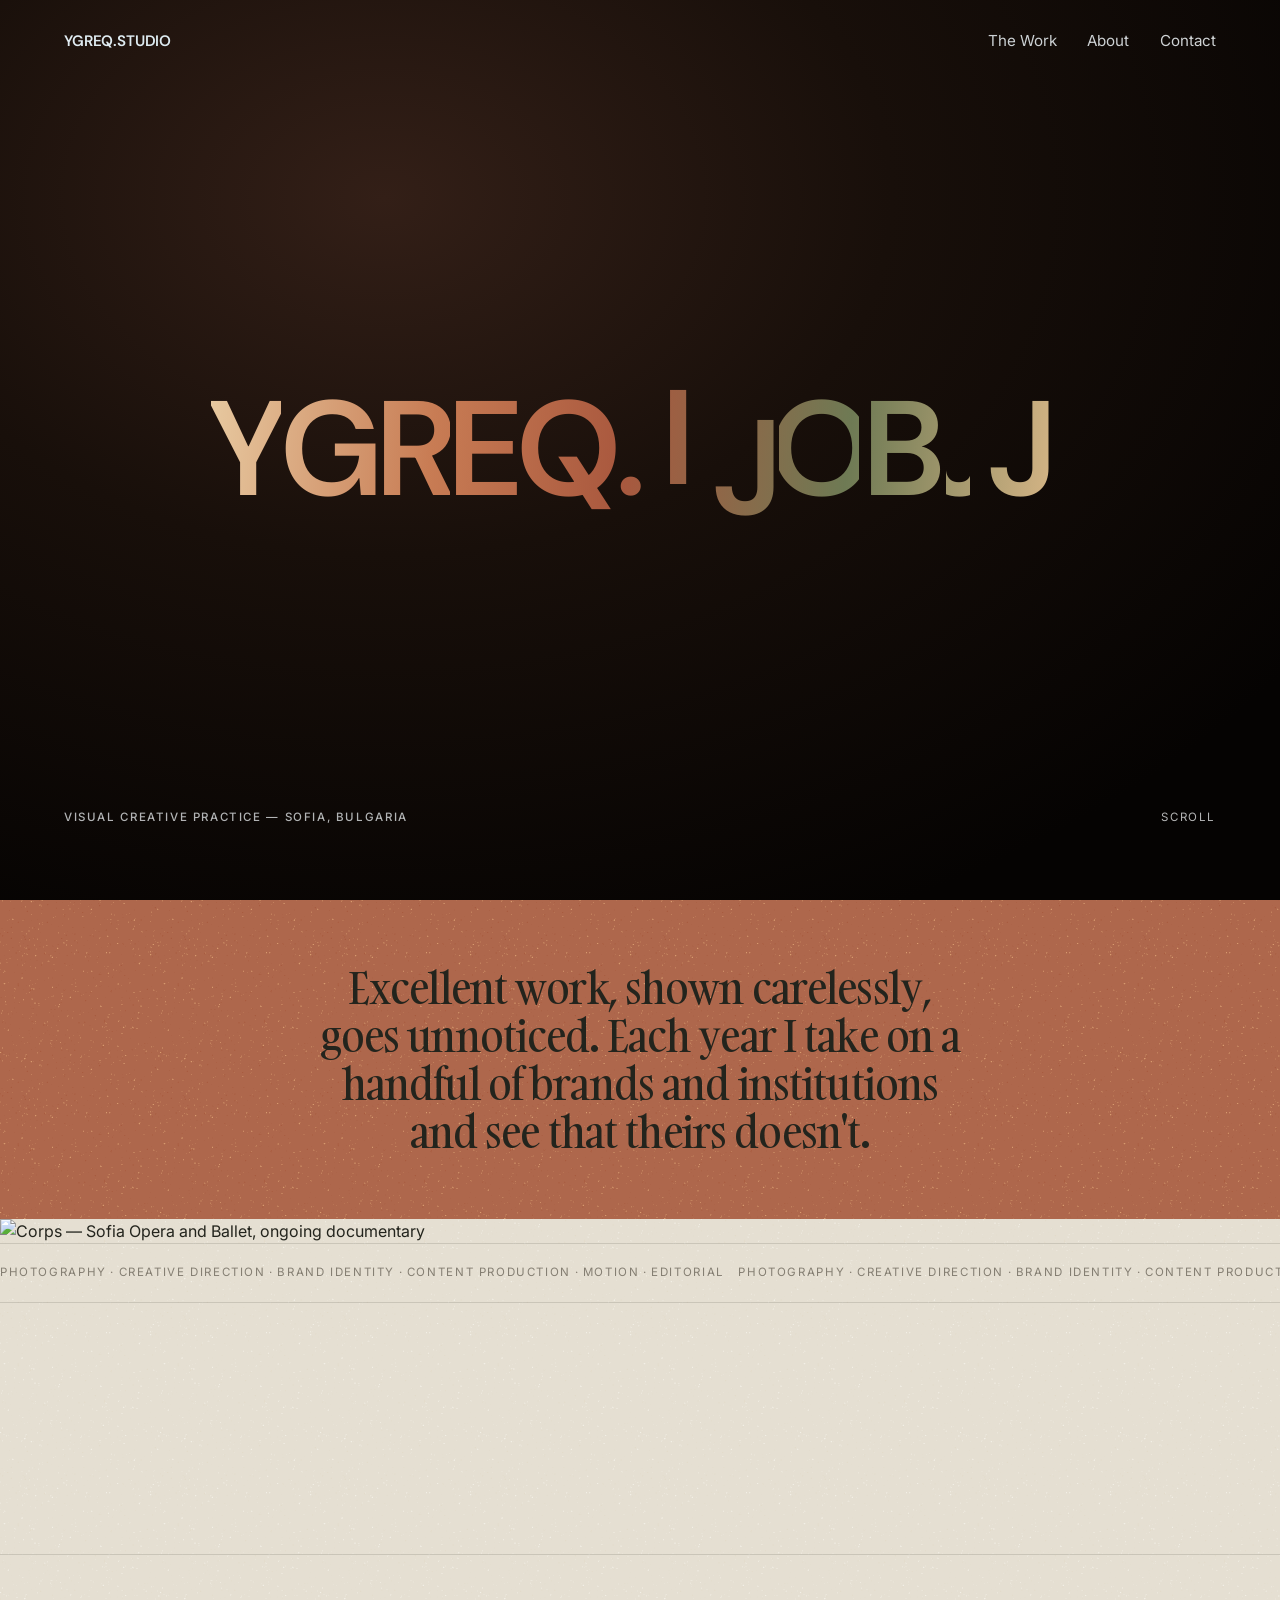
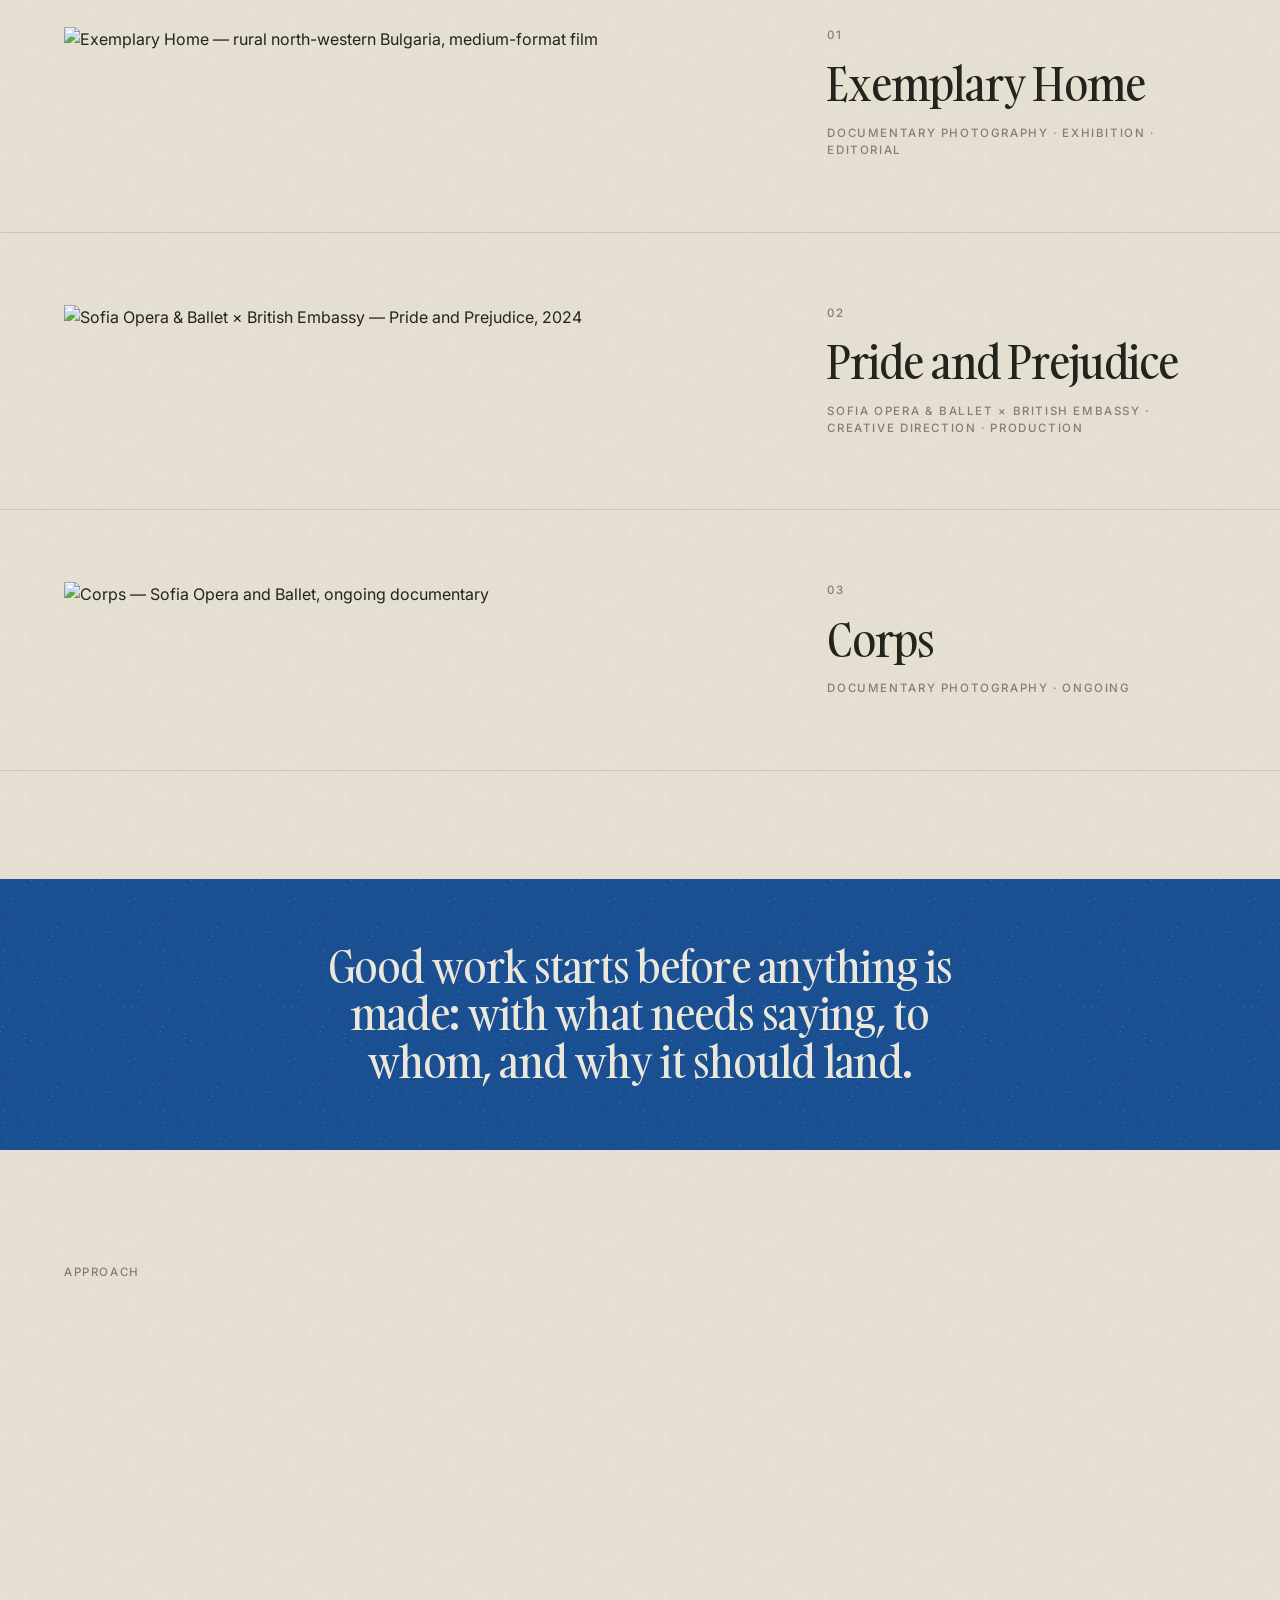
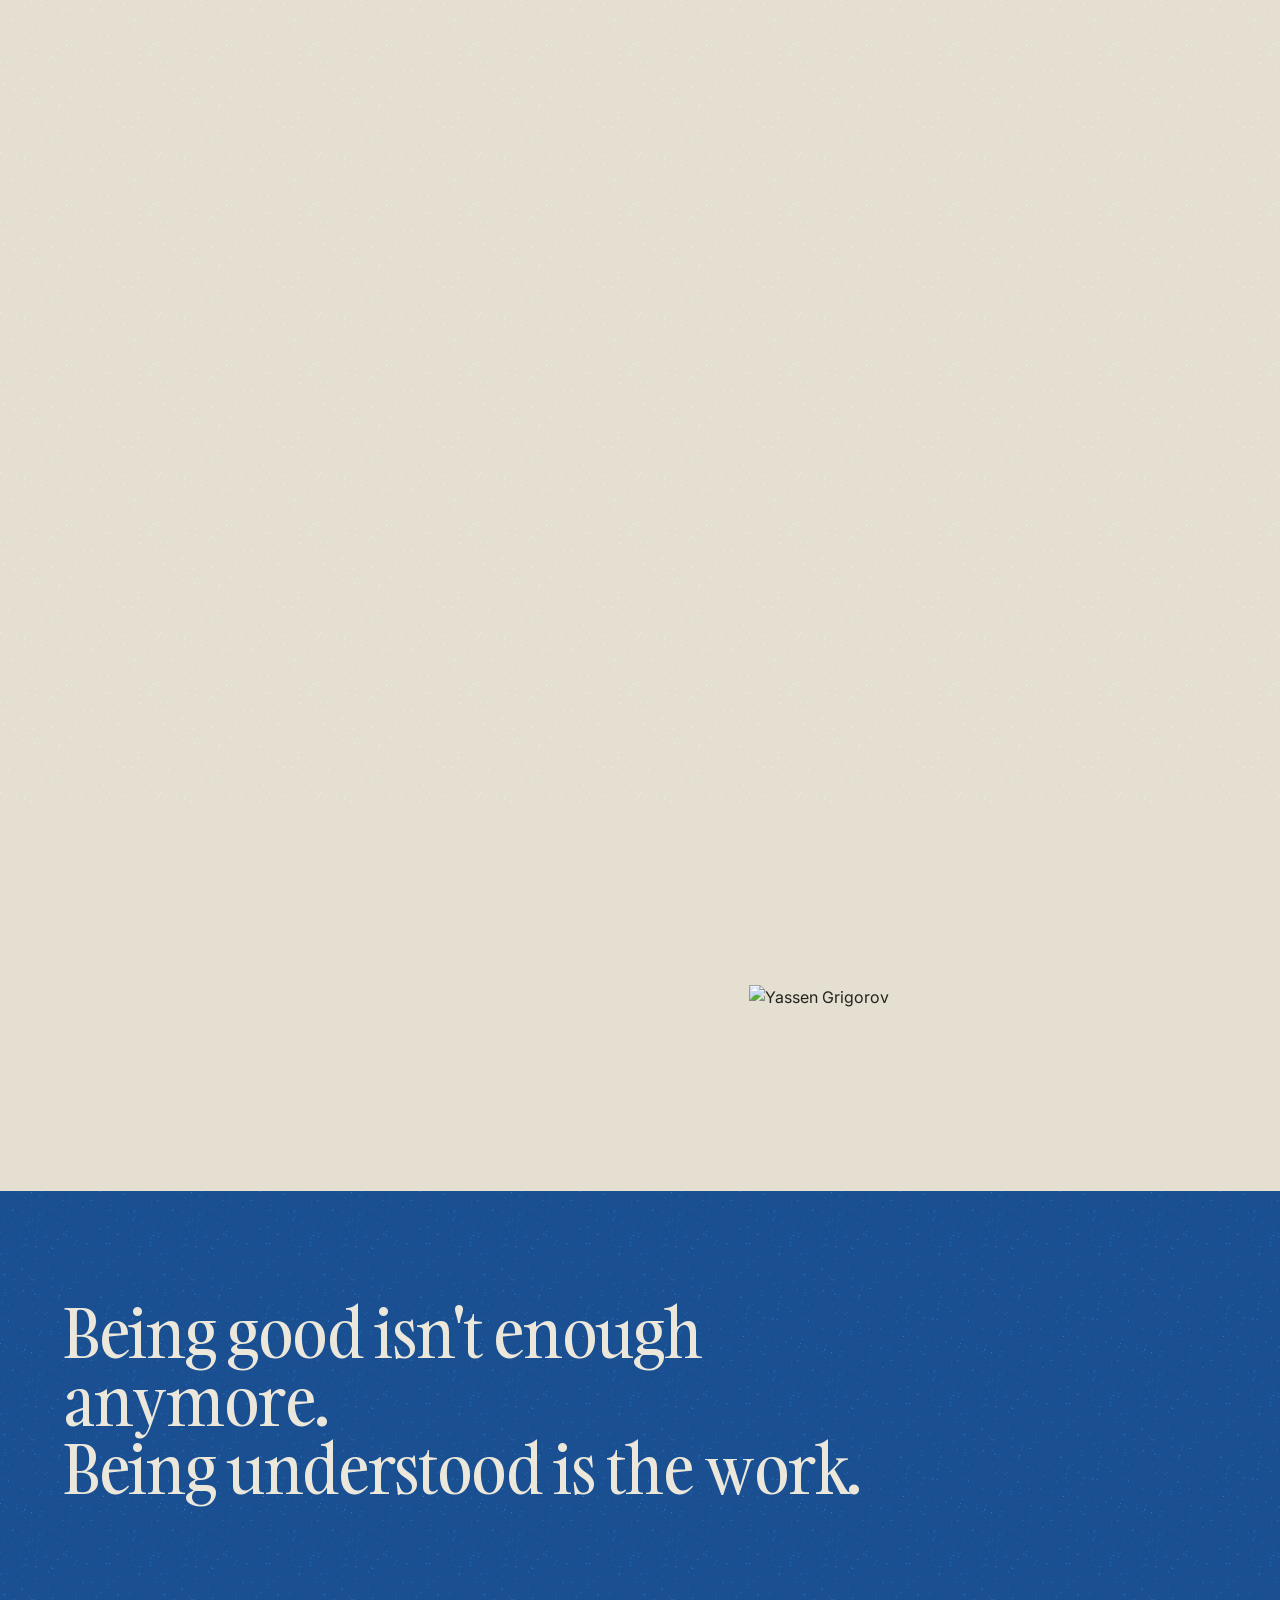
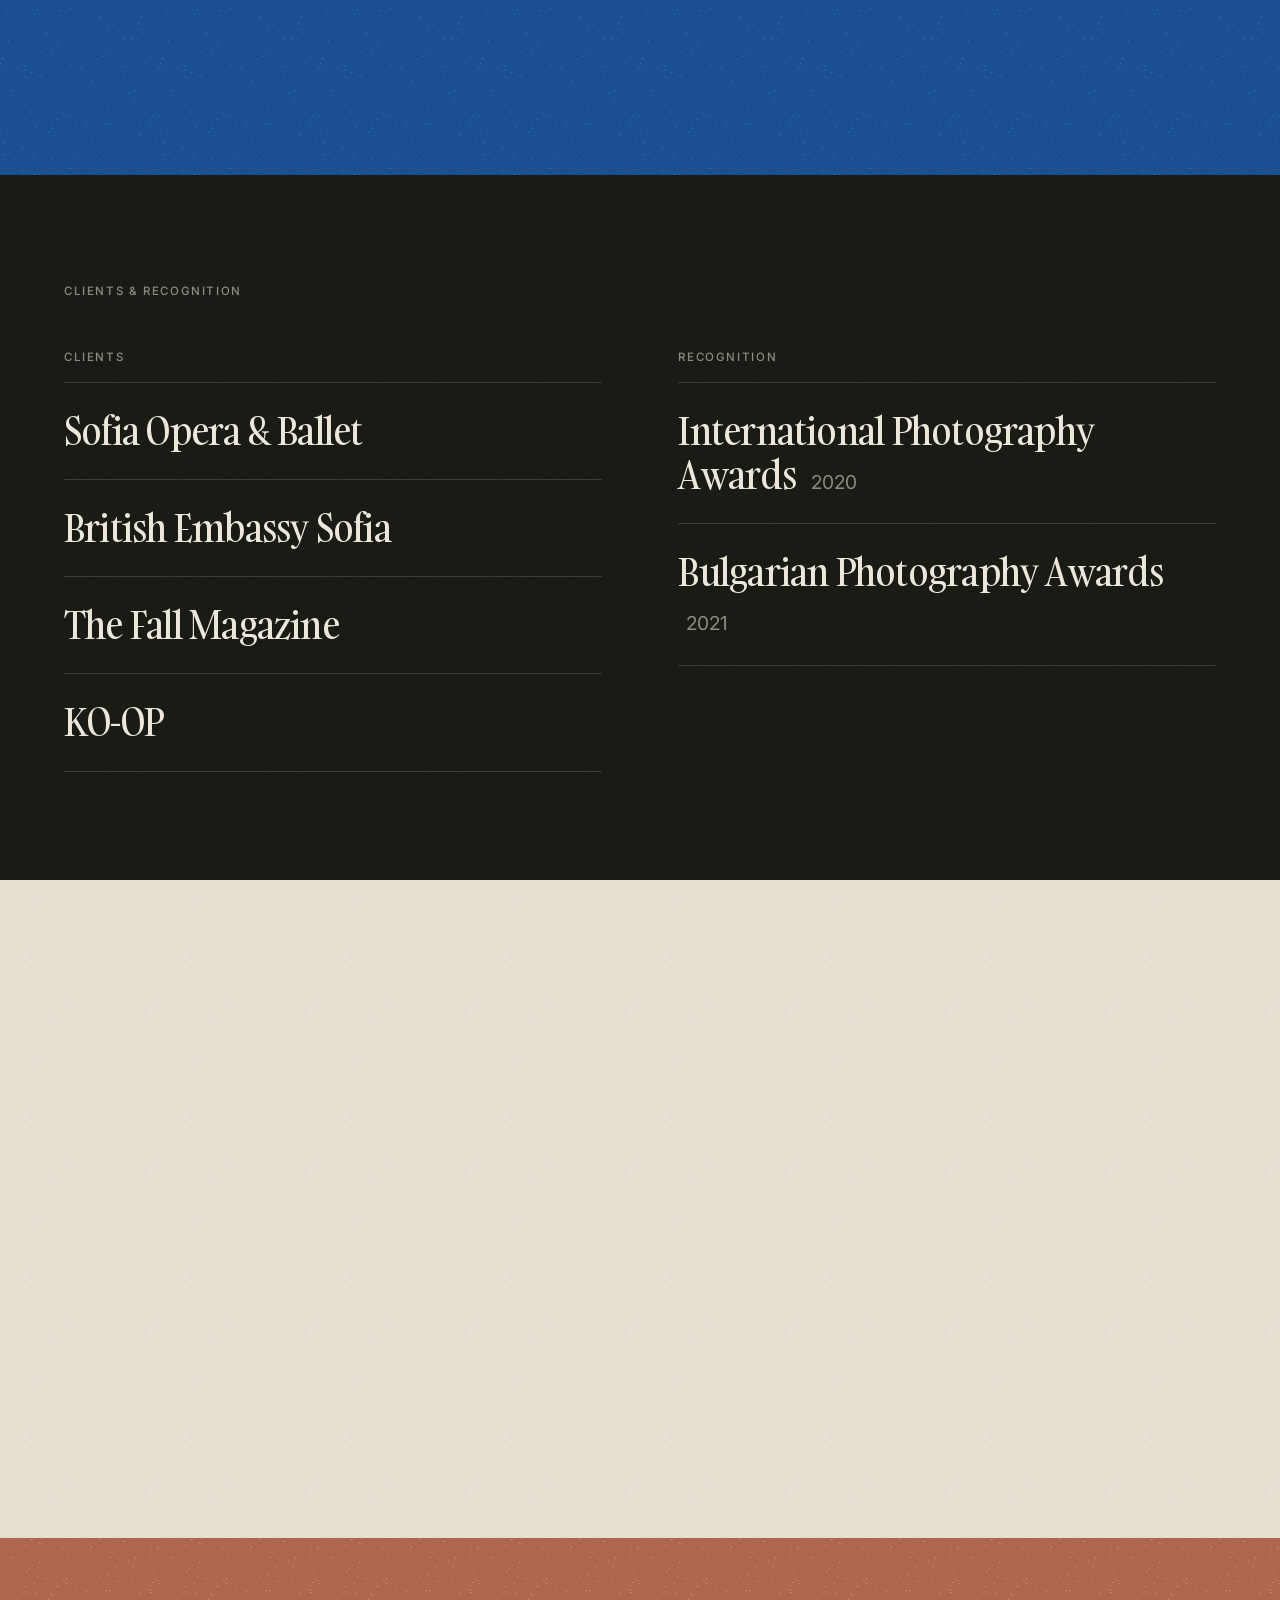
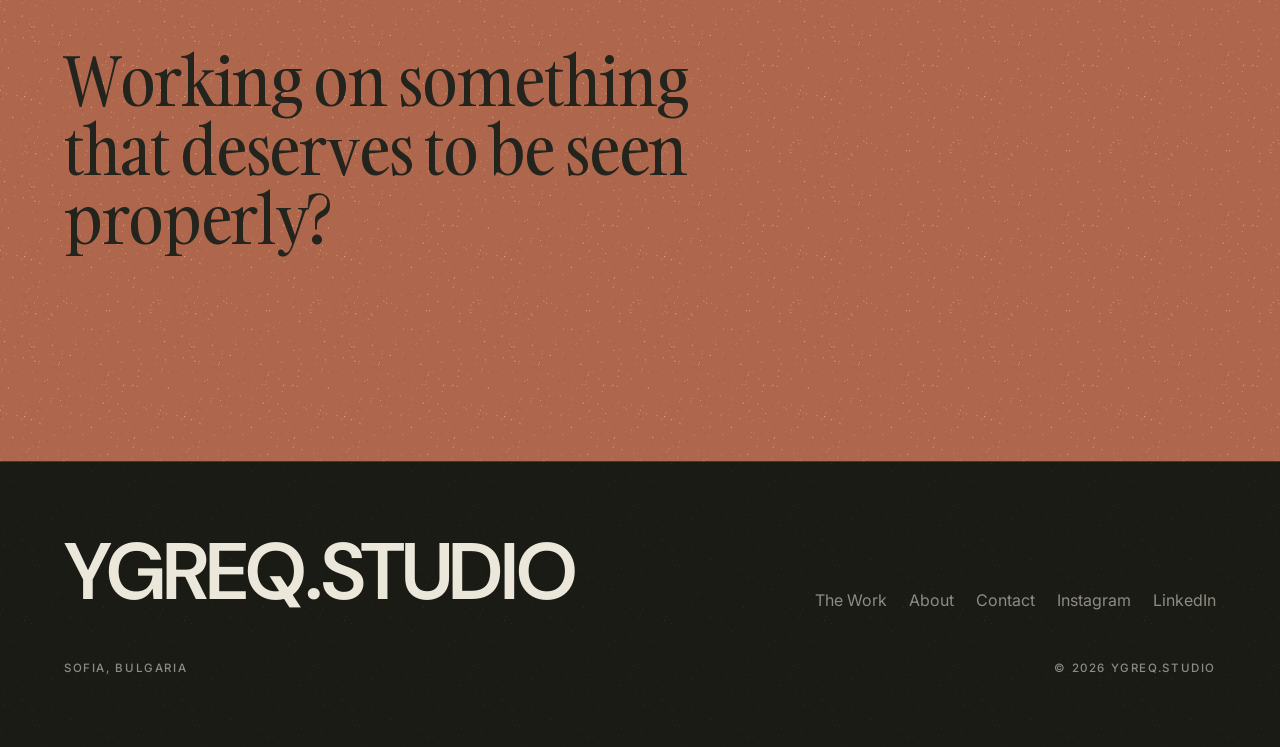
==== commit 99c18c20: "Pride and Prejudice: tab, share title and Exemplary Home's Next link follow the new heading; capital" ====
--- a/index.html
+++ b/index.html
@@ -199,7 +199,7 @@
         <div class="work-item__caption">
           <span class="label work-item__idx">02</span>
           <h2 class="work-item__name" data-reveal data-reveal-type="mask">Pride and Prejudice</h2>
-          <span class="label">Sofia Opera &amp; Ballet × British Embassy · Creative direction · Production</span>
+          <span class="label">Sofia Opera &amp; Ballet × British Embassy · Creative Direction · Production</span>
         </div>
       </a>
     </article>
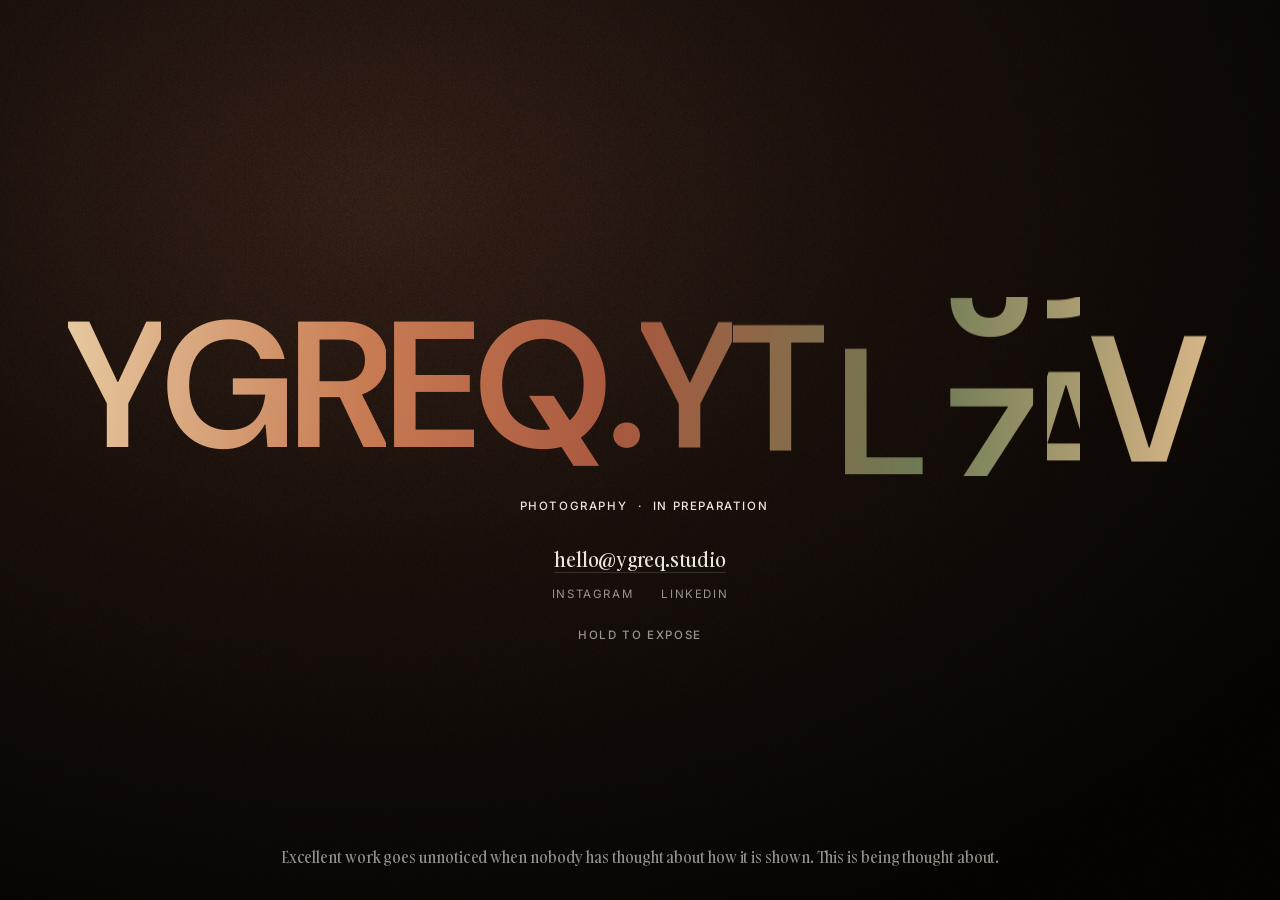
==== commit d8508929: "Holding page: add a link preview image Same wordmark card as the full site's home page, so links to " ====
--- a/index.html
+++ b/index.html
@@ -3,11 +3,11 @@
 <head>
   <meta charset="utf-8" />
   <meta name="viewport" content="width=device-width, initial-scale=1, viewport-fit=cover" />
-  <title>YGREQ.STUDIO — Photography and creative direction</title>
-  <meta name="description" content="Photography, creative direction and brand identity for a handful of brands and institutions each year. Based in Sofia, working wherever the brief requires." />
+  <title>YGREQ.STUDIO</title>
+  <meta name="description" content="YGREQ.STUDIO is a visual creative practice based in Sofia. Photography, creative direction and brand identity for a handful of brands and institutions each year." />
 
   <meta property="og:title" content="YGREQ.STUDIO" />
-  <meta property="og:description" content="A visual creative practice based in Sofia. Closing the gap between what brands are and how they read." />
+  <meta property="og:description" content="Excellent work goes unnoticed when nobody has thought about how it is shown. This is being thought about." />
   <meta property="og:type" content="website" />
   <meta property="og:site_name" content="YGREQ.STUDIO" />
   <meta property="og:url" content="https://ygreq.studio/" />
@@ -18,338 +18,71 @@
   <meta name="twitter:card" content="summary_large_image" />
   <link rel="canonical" href="https://ygreq.studio/" />
 
-  <!-- browser-chrome tint (Safari toolbar, iOS/Android address bar): this page's
-       field colour, matching the page-transition curtain that arrives on it.
-       Mirrors the tokens in styles.css :root — keep the two in step. -->
-  <meta name="theme-color" content="#1A1B15" /> <!-- black — the hero field -->
+  <!-- browser-chrome tint: the field is the home hero's black -->
+  <meta name="theme-color" content="#1A1B15" />
   <link rel="icon" href="favicon.ico" sizes="any" />
   <link rel="icon" href="assets/favicon/favicon.svg" type="image/svg+xml" />
   <link rel="apple-touch-icon" href="assets/favicon/apple-touch-icon.png" />
   <link rel="preconnect" href="https://fonts.googleapis.com" />
   <link rel="preconnect" href="https://fonts.gstatic.com" crossorigin />
-  <!-- Inter: body, labels, services. DM Sans 600: logotype only (.nav__mark, hero SVG, .footer__mark) -->
+  <!-- Inter: board, links, label. DM Sans 600: the wordmark only -->
   <link href="https://fonts.googleapis.com/css2?family=Inter:wght@400;500;600&family=DM+Sans:opsz,wght@9..40,600&display=swap" rel="stylesheet" />
-  <link rel="stylesheet" href="styles.css?v=202610041326" />
-  <!-- page transition: paint the incoming curtain before the first paint, so the
-       page never flashes underneath it. See transition.js / .page-curtain. -->
-  <script>
-    (function () {
-      try {
-        var pt = sessionStorage.getItem('pt');
-        if (!pt) return;
-        sessionStorage.removeItem('pt');
-        if (matchMedia('(prefers-reduced-motion: reduce)').matches) return;
-        document.documentElement.dataset.ptEnter = pt;
-      } catch (e) {}
-    }());
-  </script>
+  <link rel="stylesheet" href="styles.css?v=202611221200" />
+  <link rel="stylesheet" href="coming-soon.css?v=202611221400" />
+  <!-- coming-soon.js adds .cs-ready to <html> and only then are the board, the
+       aperture and the instruction shown. Without JS the page is the wordmark,
+       the line and the links. -->
 </head>
-<body>
+<body class="page--ink cs-page">
 
-  <!-- Page transition curtain — inert until transition.js drives it -->
-  <div class="page-curtain" aria-hidden="true"></div>
+  <main class="cs">
+    <!-- the home hero's field, copied: Ember gradient + grain over --black -->
+    <div class="hero__media" aria-hidden="true"></div>
+    <canvas class="hero__grain" id="heroGrain" aria-hidden="true"></canvas>
 
-  <!-- Section counter — updated by scroll.js -->
-  <div class="section-counter" id="sectionCounter" aria-hidden="true">
-    <span id="counterCurrent">01</span>&thinsp;/&thinsp;<span id="counterTotal">09</span>
-  </div>
+    <h1 class="visually-hidden">YGREQ.STUDIO</h1>
 
-  <!-- NAV -->
-  <header class="nav">
-    <a class="nav__mark" href="index.html">YGREQ.STUDIO</a>
-    <button class="nav__toggle" aria-expanded="false" aria-controls="menu-overlay">Menu</button>
-    <nav class="nav__links" aria-label="Primary">
-      <a href="work.html">The Work</a>
-      <a href="about.html">About</a>
-      <a href="contact.html">Contact</a>
-    </nav>
-  </header>
+    <div class="cs__stack">
+      <!-- Solari reel, built by hero-wordmark.js. data-overshoot: first play only,
+           STUDIO runs past its letters before settling. No JS: plain DM Sans text. -->
+      <div class="hero__wordmark cs__wordmark" aria-hidden="true">
+        <div class="hero__wordmark-row" id="heroWordmark" data-overshoot>YGREQ.STUDIO</div>
+      </div>
 
-  <!-- FULL-SCREEN MENU OVERLAY -->
-  <div id="menu-overlay" class="menu-overlay" role="dialog" aria-modal="true" aria-label="Navigation" hidden>
-    <div class="menu-overlay__curtain" aria-hidden="true"></div>
-    <div class="menu-overlay__inner">
-      <nav class="menu-overlay__nav" aria-label="Primary navigation">
-        <ul class="menu-overlay__list">
-          <li class="menu-item">
-            <div class="menu-item__inner">
-              <a href="work.html" class="menu-item__link" data-for="work" data-category="work">
-                <span class="menu-item__idx" aria-hidden="true">01</span>
-                <span class="menu-item__label">The Work<span class="menu-item__count" data-count-for=".menu-item__children" aria-hidden="true"></span></span>
-              </a>
-              <ul class="menu-item__children" aria-label="The Work — projects">
-                <li><a href="exemplary-home.html" class="menu-item__child-link" data-for="exemplary-home" data-category="exemplary-home">Exemplary Home</a></li>
-                <li><a href="pride-and-prejudice.html" class="menu-item__child-link" data-for="pride-and-prejudice" data-category="pride-and-prejudice">Pride and Prejudice</a></li>
-                <li><a href="corps.html" class="menu-item__child-link" data-for="corps" data-category="ink">Corps</a></li>
-              </ul>
-            </div>
-          </li>
-          <li class="menu-item">
-            <div class="menu-item__inner">
-              <a href="about.html" class="menu-item__link" data-for="about" data-category="about">
-                <span class="menu-item__idx" aria-hidden="true">02</span>
-                <span class="menu-item__label">About</span>
-              </a>
-            </div>
-          </li>
-          <li class="menu-item">
-            <div class="menu-item__inner">
-              <a href="contact.html" class="menu-item__link" data-for="contact" data-category="contact">
-                <span class="menu-item__idx" aria-hidden="true">03</span>
-                <span class="menu-item__label">Contact</span>
-              </a>
-            </div>
-          </li>
-        </ul>
-        <div class="menu-overlay__ext">
+      <!-- departures board, flipped by coming-soon.js -->
+      <div class="cs__board label" id="csBoard" aria-hidden="true">
+        <span class="cs__board-col cs__board-col--left" data-board="left">PHOTOGRAPHY</span>
+        <span class="cs__board-dot">&middot;</span>
+        <span class="cs__board-col cs__board-col--right" data-board="right">IN PREPARATION</span>
+      </div>
+
+      <!-- contact, centred under the board -->
+      <div class="cs__contact">
+        <a href="mailto:hello@ygreq.studio" class="contact-email">hello@ygreq.studio</a>
+        <div class="contact-social">
           <a href="https://instagram.com/ygreq" rel="me noopener" target="_blank">Instagram</a>
           <a href="https://www.linkedin.com/in/yassengrigorov/" rel="me noopener" target="_blank">LinkedIn</a>
         </div>
-      </nav>
-      <!-- Each project's preview image should use the SAME file in three places once real
-           photography exists: this menu panel, the home page's Featured Work tile, and the
-           case-study page's own hero image. Suggested convention: assets/work/<slug>-cover.jpg
-           (e.g. assets/work/exemplary-home-cover.jpg), referenced identically in all three spots,
-           so there's one file to update rather than three that can silently drift out of sync. -->
-      <div class="menu-overlay__media" aria-hidden="true">
-        <div class="menu-media" data-for="corps">
-          <img src="assets/work/corps/cover.jpg" alt="Corps — Sofia Opera and Ballet, ongoing documentary" loading="lazy" decoding="async" />
-        </div>
-        <div class="menu-media" data-for="work">
-          <img src="assets/menu/the-work.jpg" alt="A pile of pale rubble in a foggy field — from Exemplary Home, rural north-western Bulgaria." loading="lazy" decoding="async" />
-        </div>
-        <div class="menu-media" data-for="exemplary-home">
-          <img src="assets/work/exemplary-home/cover.jpg" alt="Exemplary Home — rural north-western Bulgaria, medium-format film" loading="lazy" decoding="async" />
-        </div>
-        <div class="menu-media" data-for="pride-and-prejudice">
-          <img src="assets/work/pride-and-prejudice/cover.jpg" alt="Sofia Opera & Ballet × British Embassy — Pride and Prejudice, 2024" loading="lazy" decoding="async" />
-        </div>
-        <div class="menu-media" data-for="about">
-          <img src="assets/about/portrait.jpg" alt="Yassen Grigorov" loading="lazy" decoding="async" />
-        </div>
-        <div class="menu-media" data-for="contact">
-          <img src="assets/menu/contact.jpg" alt="The inside of a red telephone box — handset, coin slot and a worn BT notice." loading="lazy" decoding="async" />
-        </div>
+        <!-- the prompt: sits under the contact at first; with a mouse, it detaches
+             on the first move and follows the cursor (coming-soon.js) -->
+        <span class="cs__hold label" id="csHold" aria-hidden="true">Hold to expose</span>
       </div>
     </div>
-  </div>
 
-  <!-- 01 HERO — data-snap -->
-  <section class="hero" aria-label="YGREQ.STUDIO" data-snap>
-    <div class="hero__media"></div>
-    <canvas class="hero__grain" id="heroGrain" aria-hidden="true"></canvas>
-
-    <!-- Letters roll in Solari/split-flap style — built by hero-wordmark.js.
-         aria-hidden since the section's aria-label already names it. -->
-    <div class="hero__wordmark" aria-hidden="true">
-      <div class="hero__wordmark-row" id="heroWordmark"></div>
+    <!-- the shutter: closed and empty until it opens -->
+    <p class="visually-hidden">A rotating glimpse of selected photographs</p>
+    <div class="cs__aperture" id="csAperture" aria-hidden="true">
+      <div class="cs__iris">
+        <img id="csFrame" alt="" decoding="async" />
+      </div>
     </div>
 
-    <div class="hero__foot">
-      <span class="label">Visual creative practice — Sofia, Bulgaria</span>
-      <span class="hero__scroll">Scroll</span>
-    </div>
-  </section>
+    <footer class="cs__foot">
+      <p class="cs__line">Excellent work goes unnoticed when nobody has thought about how it is shown. This is being thought about.</p>
+    </footer>
+  </main>
 
-  <!-- 02 INTRO — clay strip + image + marquee -->
-  <section class="section--tight section--clay intro-strip">
-    <div class="wrap">
-      <p class="intro-strip__text">Excellent work, shown carelessly, goes unnoticed. Each year I take on a handful of brands and institutions and see that theirs doesn't.</p>
-    </div>
-  </section>
-
-  <a href="corps.html" class="intro-strip__link">
-    <img class="intro-strip__image" src="assets/home/intro.jpg" alt="Corps — Sofia Opera and Ballet, ongoing documentary" data-reveal data-reveal-type="image" decoding="async" />
-  </a>
-
-  <!-- MARQUEE -->
-  <div class="marquee" aria-hidden="true">
-    <div class="marquee__track" id="marqueeTrack">
-      <span class="marquee__item">Photography&thinsp;·&thinsp;Creative Direction&thinsp;·&thinsp;Brand Identity&thinsp;·&thinsp;Content Production&thinsp;·&thinsp;Motion&thinsp;·&thinsp;Editorial&emsp;</span>
-      <span class="marquee__item">Photography&thinsp;·&thinsp;Creative Direction&thinsp;·&thinsp;Brand Identity&thinsp;·&thinsp;Content Production&thinsp;·&thinsp;Motion&thinsp;·&thinsp;Editorial&emsp;</span>
-      <span class="marquee__item">Photography&thinsp;·&thinsp;Creative Direction&thinsp;·&thinsp;Brand Identity&thinsp;·&thinsp;Content Production&thinsp;·&thinsp;Motion&thinsp;·&thinsp;Editorial&emsp;</span>
-    </div>
-  </div>
-
-  <!-- 03 FEATURED WORK -->
-  <section class="section work-section">
-    <div class="wrap work-section__header">
-      <span class="label" data-reveal>Selected work</span>
-      <p class="lead measure-wide" data-reveal>Some of it commissioned, some of it not. All of it chosen.</p>
-    </div>
-
-    <article class="work-item">
-      <a href="exemplary-home.html" class="work-item__link">
-        <div class="work-item__media">
-          <img src="assets/work/exemplary-home/cover.jpg" alt="Exemplary Home — rural north-western Bulgaria, medium-format film" data-reveal data-reveal-type="image" data-parallax loading="lazy" decoding="async" />
-        </div>
-        <div class="work-item__caption">
-          <span class="label work-item__idx">01</span>
-          <h2 class="work-item__name" data-reveal data-reveal-type="mask">Exemplary Home</h2>
-          <span class="label">Documentary Photography · Exhibition · Editorial</span>
-        </div>
-      </a>
-    </article>
-
-    <article class="work-item">
-      <a href="pride-and-prejudice.html" class="work-item__link">
-        <div class="work-item__media">
-          <img src="assets/work/pride-and-prejudice/cover.jpg" alt="Sofia Opera & Ballet × British Embassy — Pride and Prejudice, 2024" data-reveal data-reveal-type="image" data-parallax loading="lazy" decoding="async" />
-        </div>
-        <div class="work-item__caption">
-          <span class="label work-item__idx">02</span>
-          <h2 class="work-item__name" data-reveal data-reveal-type="mask">Pride and Prejudice</h2>
-          <span class="label">Sofia Opera &amp; Ballet × British Embassy · Creative Direction · Production</span>
-        </div>
-      </a>
-    </article>
-
-    <!-- Corps — ongoing documentary with the Sofia Opera and Ballet, third slot. Full page at
-         corps.html; its images, captions and grid are driven from corps-data.js. -->
-    <article class="work-item">
-      <a href="corps.html" class="work-item__link">
-        <div class="work-item__media">
-          <img src="assets/work/corps/cover.jpg" alt="Corps — Sofia Opera and Ballet, ongoing documentary" data-reveal data-reveal-type="image" data-parallax loading="lazy" decoding="async" />
-        </div>
-        <div class="work-item__caption">
-          <span class="label work-item__idx">03</span>
-          <h2 class="work-item__name" data-reveal data-reveal-type="mask">Corps</h2>
-          <span class="label">Documentary Photography · Ongoing</span>
-        </div>
-      </a>
-    </article>
-  </section>
-
-  <!-- 04 APPROACH LEAD — cobalt strip -->
-  <section class="section--tight section--cobalt intro-strip">
-    <div class="wrap">
-      <p class="intro-strip__text">Good work starts before anything is made: with what needs saying, to whom, and why it should land.</p>
-    </div>
-  </section>
-
-  <!-- 04 EXPANDED APPROACH -->
-  <section class="section approach-section">
-    <div class="wrap approach-grid">
-      <div class="approach-sticky-col">
-        <span class="label">Approach</span>
-      </div>
-      <div class="approach-pillars">
-        <div class="pillar" data-reveal>
-          <span class="label">Creative Direction</span>
-          <p class="lead measure">Visual strategy, art direction, campaign concept. Project-level creative leadership for a specific moment, story, or launch.</p>
-          <p class="measure">Usually cultural institutions, hospitality, boutique retail and editorial. Taken on per project, or on retainer where the work continues.</p>
-        </div>
-        <div class="pillar" data-reveal>
-          <span class="label">Photography</span>
-          <p class="lead measure">Editorial and documentary sensibility, brought to commercial briefs that rarely get either.</p>
-          <p class="measure">Hospitality, food and drink, boutique retail, real estate, lifestyle and cultural institutions. Shot on medium format film or digital, in Sofia or wherever the brief requires.</p>
-        </div>
-        <div class="pillar" data-reveal>
-          <span class="label">Identity</span>
-          <p class="lead measure">How a brand looks, sounds, and reads — built and maintained over time.</p>
-          <p class="measure">Strategic visual leadership that replaces the content retainer. Naming, wordmark, colour, type, and the rules for how to use them. Plus the ongoing creative direction that keeps it coherent as the brand grows.</p>
-        </div>
-      </div>
-    </div>
-  </section>
-
-  <!-- 05 ABOUT TEASER -->
-  <section class="section--tight about-teaser">
-    <div class="wrap about-teaser__inner">
-      <div class="about-teaser__text" data-reveal>
-        <span class="label">About</span>
-        <p class="lead measure" style="margin-top:18px">Seven years in London shaped the eye — studying photography at Westminster, shooting commercially, building a documentary practice exhibited and awarded internationally. The return to Sofia sharpened the argument.</p>
-        <a href="about.html" class="label about-teaser__more">About the practice →</a>
-      </div>
-      <img class="about-teaser__portrait" src="assets/about/portrait.jpg" alt="Yassen Grigorov" data-reveal data-reveal-type="image" loading="lazy" decoding="async" />
-    </div>
-  </section>
-
-  <!-- 06 BIG STATEMENT — cobalt, data-snap, line-by-line reveals -->
-  <section class="section section--cobalt" data-snap>
-    <div class="wrap statement">
-      <p>
-        <span class="reveal-line" data-reveal data-reveal-type="mask">Being good isn't enough anymore.</span>
-        <span class="reveal-line" data-reveal data-reveal-type="mask" style="--reveal-delay:120ms">Being understood is the work.</span>
-        <span class="cont" data-reveal>I help brands and institutions close the gap between what they do and how it reads — through photography, creative direction, and considered visual identity.</span>
-      </p>
-    </div>
-  </section>
-
-  <!-- 07 CLIENTS & RECOGNITION -->
-  <section class="section section--ink clients-section">
-    <div class="wrap clients-inner">
-      <span class="label">Clients &amp; recognition</span>
-      <div class="clients-grid">
-        <div class="clients-col">
-          <span class="label clients-col__label">Clients</span>
-          <ul class="clients-list">
-            <li>Sofia Opera &amp; Ballet</li>
-            <li>British Embassy Sofia</li>
-            <li>The Fall Magazine</li>
-            <li>KO-OP</li>
-          </ul>
-        </div>
-        <div class="clients-col">
-          <span class="label clients-col__label">Recognition</span>
-          <ul class="clients-list">
-            <li>International Photography Awards <span>2020</span></li>
-            <li>Bulgarian Photography Awards <span>2021</span></li>
-          </ul>
-        </div>
-      </div>
-    </div>
-  </section>
-
-  <!-- 08 DISCIPLINES -->
-  <section class="section--tight">
-    <div class="wrap">
-      <div style="display:flex;justify-content:space-between;align-items:baseline;margin-bottom:clamp(20px,3vw,34px)">
-        <span class="label" data-reveal>Disciplines</span>
-        <span class="label" data-reveal>Six ways in</span>
-      </div>
-      <div class="disc" data-reveal>
-        <div class="disc__item"><img class="disc__img" src="assets/home/disciplines/photography.jpg" alt="Black-and-white street photograph — men in caps and hoods talking outside a late-night off-licence." loading="lazy" decoding="async" /><span class="disc__num">01</span><span class="disc__name">Photography</span></div>
-        <div class="disc__item"><img class="disc__img" src="assets/home/disciplines/creative-direction.jpg" alt="A photographer working a group of women in Regency dress into position in a panelled drawing room." loading="lazy" decoding="async" /><span class="disc__num">02</span><span class="disc__name">Creative Direction</span></div>
-        <div class="disc__item disc__item--mark"><img class="disc__img disc__img--mark" src="assets/home/disciplines/brand-design-lockup.png" alt="Identity lockup — an engraved line drawing of the Residence above the words The Residence of His Majesty&#39;s Ambassador." loading="lazy" decoding="async" /><span class="disc__num">03</span><span class="disc__name">Brand Identity</span></div>
-        <div class="disc__item"><img class="disc__img" src="assets/home/disciplines/content-production.jpg" alt="A studio in use — a figure on a lit yellow seamless, ringed by softboxes, flags and stands." loading="lazy" decoding="async" /><span class="disc__num">04</span><span class="disc__name">Content Production</span></div>
-        <div class="disc__item"><video class="disc__img disc__img--video" poster="assets/home/disciplines/motion-poster.jpg" muted loop playsinline preload="none" aria-label="Motion — detail footage of a vintage Rolls-Royce: whitewall tyre, radiator mascot, walnut dashboard." data-disc-video><source src="assets/home/disciplines/motion.webm" type="video/webm" /><source src="assets/home/disciplines/motion.mp4" type="video/mp4" /></video><span class="disc__num">05</span><span class="disc__name">Motion</span></div>
-        <div class="disc__item"><img class="disc__img" src="assets/home/disciplines/editorial.jpg" alt="Two men in a green-panelled library — one in a red velvet dinner jacket lighting a cigar, the other in black tie." loading="lazy" decoding="async" /><span class="disc__num">06</span><span class="disc__name">Editorial</span></div>
-      </div>
-    </div>
-  </section>
-
-  <!-- 09 CTA — clay, data-snap -->
-  <section class="section section--clay" data-snap>
-    <div class="wrap cta">
-      <h2 data-reveal data-reveal-type="mask">Working on something that deserves to be seen properly?</h2>
-      <a class="btn" href="contact.html" data-reveal>Get in touch <span class="arr">→</span></a>
-    </div>
-  </section>
-
-  <!-- FOOTER -->
-  <footer class="footer section--ink">
-    <div class="wrap">
-      <div class="footer__top">
-        <a class="footer__mark" href="index.html">YGREQ.STUDIO</a>
-        <nav class="footer__links" aria-label="Footer">
-          <a href="work.html">The Work</a>
-          <a href="about.html">About</a>
-          <a href="contact.html">Contact</a>
-          <a href="https://instagram.com/ygreq" rel="me">Instagram</a>
-          <a href="https://www.linkedin.com/in/yassengrigorov/" rel="me noopener" target="_blank">LinkedIn</a>
-        </nav>
-      </div>
-      <div class="footer__legal">
-        <span class="label">Sofia, Bulgaria</span>
-        <span class="label">© <span id="year">2026</span> YGREQ.STUDIO</span>
-      </div>
-    </div>
-  </footer>
-
-  <script src="hero-wordmark.js?v=202610041326"></script>
-  <script src="main.js?v=202610041326"></script>
-  <script src="transition.js?v=202610041326"></script>
-  <script type="module" src="scroll.js?v=202610041326"></script>
+  <script src="hero-wordmark.js?v=202611221400"></script>
+  <script src="coming-soon.js?v=202611221400"></script>
 </body>
 </html>
--- a/coming-soon.css
+++ b/coming-soon.css
@@ -0,0 +1,202 @@
+/* ============================================================
+   COMING SOON — "lens cap on"
+   One viewport, no scroll. The home hero's field; at the centre the
+   wordmark, the departures board and the contact; the line along the
+   bottom. Holding opens a shutter in the centre.
+   Tokens and shared components (.hero__media, .hero__grain, .reel*,
+   .contact-email, .contact-social, .label, .page--ink) come from
+   styles.css. Only what is specific to this page lives here.
+   ============================================================ */
+
+.cs {
+  /* the reveal's timings, read by coming-soon.js too so the two never drift:
+     the stack fades out, then the iris opens; on release the iris shuts, then
+     the stack fades back */
+  --cs-fade: 520ms;
+  --cs-iris: 900ms;
+
+  position: relative;
+  height: 100vh;
+  height: 100svh;
+  overflow: hidden;
+  display: flex;
+  flex-direction: column;
+  justify-content: flex-end;
+  align-items: center;
+  padding: 0 var(--gut) clamp(20px, 3.6vh, 40px);
+  background: var(--black);
+  color: var(--ink);
+  /* the field is a shutter button: no selection, no iOS long-press callout.
+     Links and the email get both back below. */
+  -webkit-user-select: none;
+  user-select: none;
+  -webkit-touch-callout: none;
+  touch-action: manipulation;
+}
+.cs a {
+  -webkit-user-select: text;
+  user-select: text;
+  -webkit-touch-callout: default;
+}
+
+/* ---- centre stack: wordmark, board, contact, prompt ----
+   The stack and the aperture share the centre. When the shutter opens, the
+   stack steps out first and the iris opens in its place, so type never sits
+   on a photograph; when it closes, the stack comes back. */
+.cs .cs__stack {
+  position: absolute;
+  inset: 0;
+  z-index: 3;
+  display: flex;
+  flex-direction: column;
+  align-items: center;
+  justify-content: center;
+  gap: clamp(16px, 2.8vh, 32px);
+  padding: 0 var(--gut);
+  pointer-events: none;
+  transition: opacity var(--cs-fade) var(--ease-menu) calc(var(--cs-iris) * 0.85);
+}
+.cs.is-exposed .cs__stack {
+  opacity: 0;
+  transition: opacity var(--cs-fade) var(--ease-menu) 0s;
+}
+/* the home hero centres the wordmark absolutely over the field; here it is
+   the stack's first line, as wide as the gutters allow, and gives way on
+   short screens so the page never scrolls */
+.cs .cs__wordmark {
+  position: static;
+  inset: auto;
+  padding: 0;
+  font-size: min(clamp(2.6rem, 14vw, 17rem), 26vh);
+}
+
+/* ---- departures board: one row, two columns around a fixed middle dot ---- */
+.cs__board {
+  display: none;
+  grid-template-columns: 1fr auto 1fr;
+  column-gap: 0.9em;
+  width: 100%;
+  max-width: 48rem;
+  color: var(--ink); /* solid cream, not the wordmark's gradient */
+  line-height: 1;
+  white-space: nowrap;
+}
+.cs-ready .cs__board { display: grid; }
+.cs__board-col { display: flex; min-width: 0; }
+.cs__board-col--left  { justify-self: end; }
+.cs__board-col--right { justify-self: start; }
+.board__cell {
+  height: 1em;
+  display: flex;
+  align-items: center;
+  line-height: 1;
+  white-space: pre;
+}
+
+/* ---- contact, under the board ---- */
+.cs__contact {
+  display: flex;
+  flex-direction: column;
+  align-items: center;
+  margin-top: clamp(4px, 1.2vh, 14px);
+  pointer-events: auto;
+}
+.cs.is-exposed .cs__contact { pointer-events: none; }
+.cs .contact-email {
+  margin-top: 0;
+  font-size: clamp(1.15rem, 1.6vw, 1.6rem);
+  letter-spacing: -0.01em;
+}
+.cs .contact-social { margin-top: clamp(10px, 1.4vh, 14px); justify-content: center; }
+
+/* ---- shutter aperture: the centre of the field, empty until it opens ---- */
+.cs .cs__aperture {
+  position: absolute;
+  inset: 0;
+  z-index: 2;
+  display: none;
+  align-items: center;
+  justify-content: center;
+  pointer-events: none;
+}
+.cs-ready .cs__aperture { display: flex; }
+.cs__iris {
+  display: flex;
+  justify-content: center;
+  clip-path: circle(0% at 50% 50%);
+  transition: clip-path var(--cs-iris) var(--ease-menu) 0s;
+}
+.cs.is-exposed .cs__iris {
+  clip-path: circle(75% at 50% 50%);
+  transition-delay: calc(var(--cs-fade) * 0.6); /* opens as the stack clears */
+}
+/* native ratio, never cropped: height capped, width follows. With the stack
+   out of the way the frame can take most of the screen, clear of the line. */
+.cs__iris img {
+  max-height: min(72vh, calc(100svh - 160px));
+  max-width: calc(100vw - 2 * var(--gut));
+  width: auto;
+  height: auto;
+  pointer-events: none;
+  -webkit-user-drag: none;
+}
+.cs__iris img:not([src]) { visibility: hidden; }
+
+/* ---- the prompt ----
+   Sits under the contact. With a mouse, it detaches on the first move and
+   follows the cursor (positioned by coming-soon.js), stepping away over links. */
+.cs__contact { position: relative; }
+/* out of the flow, so the stack stays centred whether or not it's here */
+.cs__hold {
+  display: none;
+  position: absolute;
+  top: calc(100% + clamp(14px, 2.6vh, 30px));
+  left: 50%;
+  translate: -50% 0;
+  color: var(--muted);
+  white-space: nowrap;
+}
+.cs-ready .cs__hold { display: block; }
+.cs-ready .cs__hold.is-following {
+  position: fixed;
+  left: 0; top: 0;
+  translate: none;
+  font-size: 0.8rem;
+  color: var(--ink);
+  opacity: 0;
+  transition: opacity 240ms var(--ease-out);
+  will-change: transform;
+}
+.cs-ready .cs__hold.is-following.is-on { opacity: 0.82; }
+
+/* ---- foot: the line, one quiet row along the bottom ---- */
+.cs__foot {
+  position: relative;
+  z-index: 4;
+  width: 100%;
+  text-align: center;
+}
+.cs__line {
+  font-family: var(--font-display);
+  font-weight: 400;
+  font-size: clamp(0.95rem, 1.25vw, 1.25rem);
+  line-height: 1.2;
+  letter-spacing: -0.005em;
+  color: var(--muted);
+  white-space: nowrap;
+}
+
+@media (max-width: 900px) {
+  /* too narrow for one line: let it wrap, still centred */
+  .cs__line { white-space: normal; max-width: 34ch; margin-inline: auto; }
+}
+@media (max-width: 760px) {
+  .cs__board { font-size: clamp(0.56rem, 2.5vw, 0.72rem); letter-spacing: 0.1em; column-gap: 0.7em; }
+}
+
+@media (prefers-reduced-motion: reduce) {
+  /* no iris and no fades: the frame simply appears and disappears */
+  .cs .cs__stack, .cs.is-exposed .cs__stack,
+  .cs__iris, .cs.is-exposed .cs__iris { transition: none; }
+  .cs-ready .cs__hold { display: none; }
+}
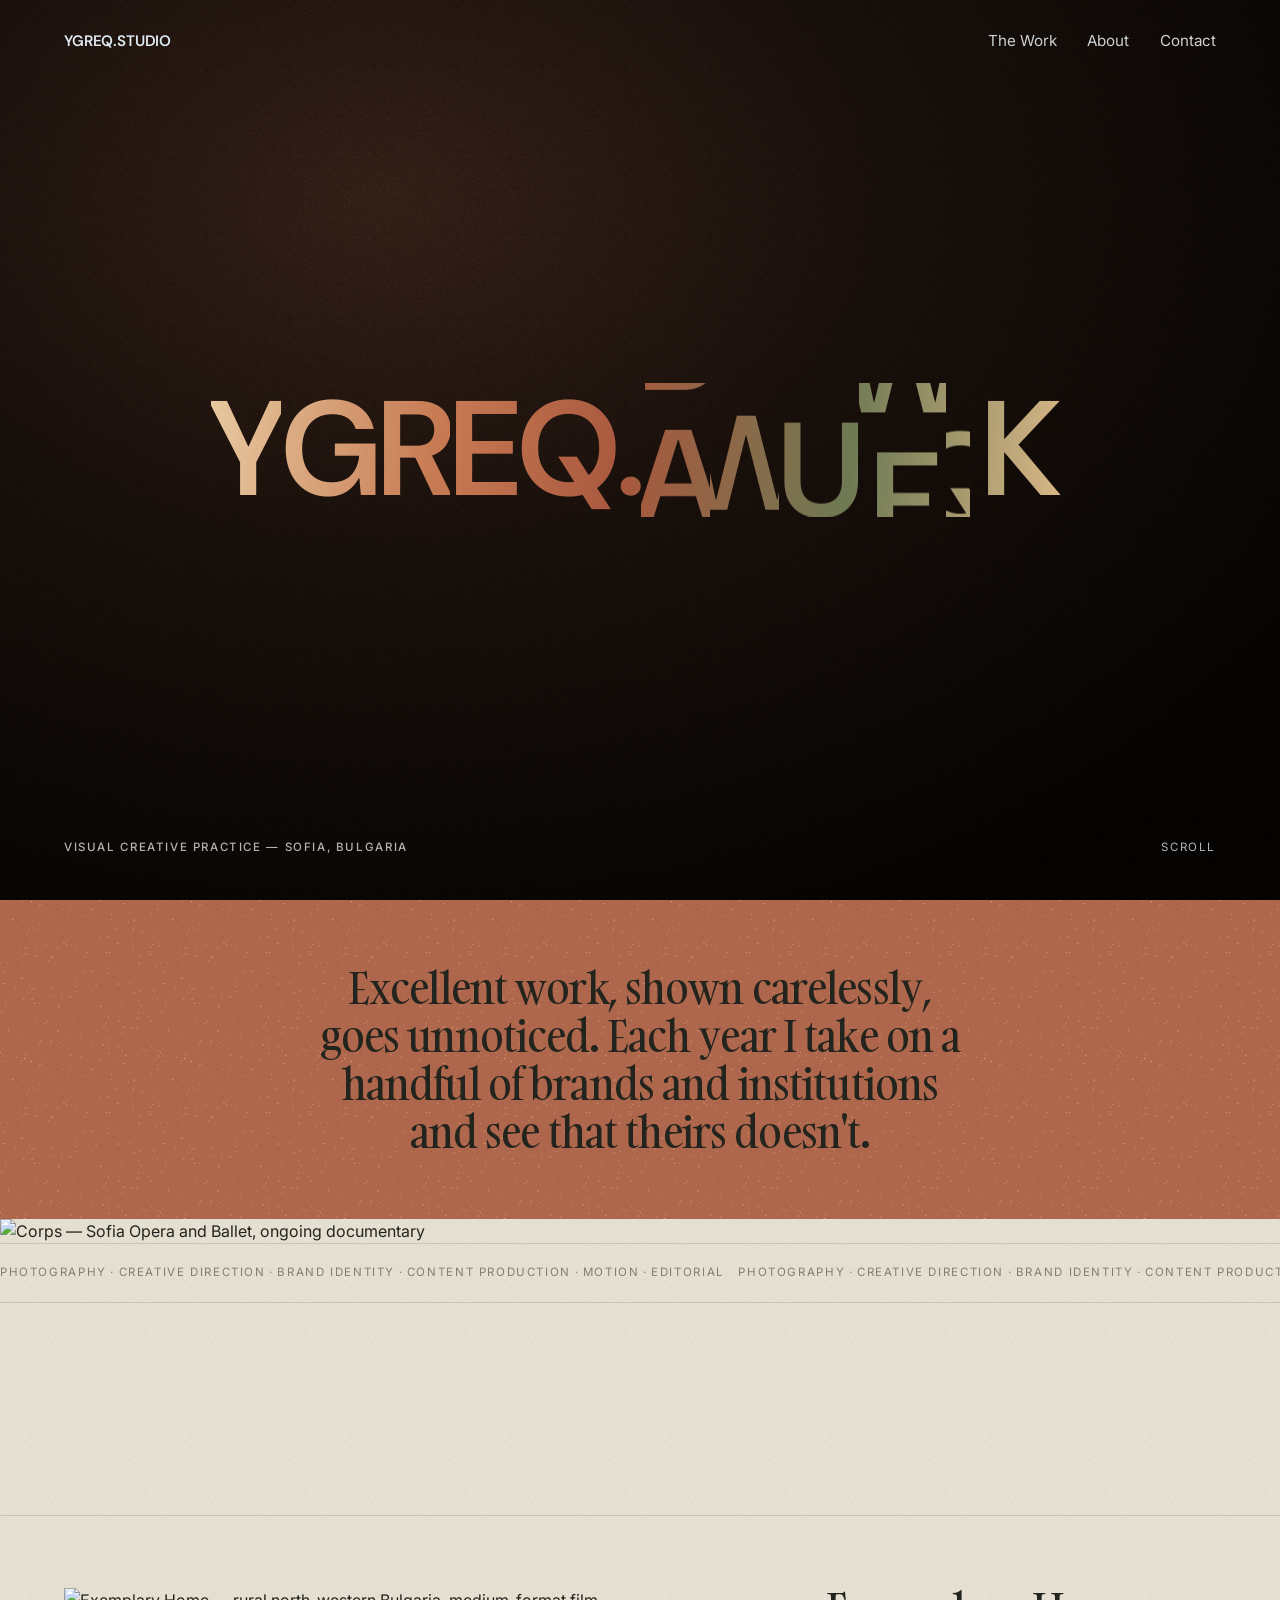
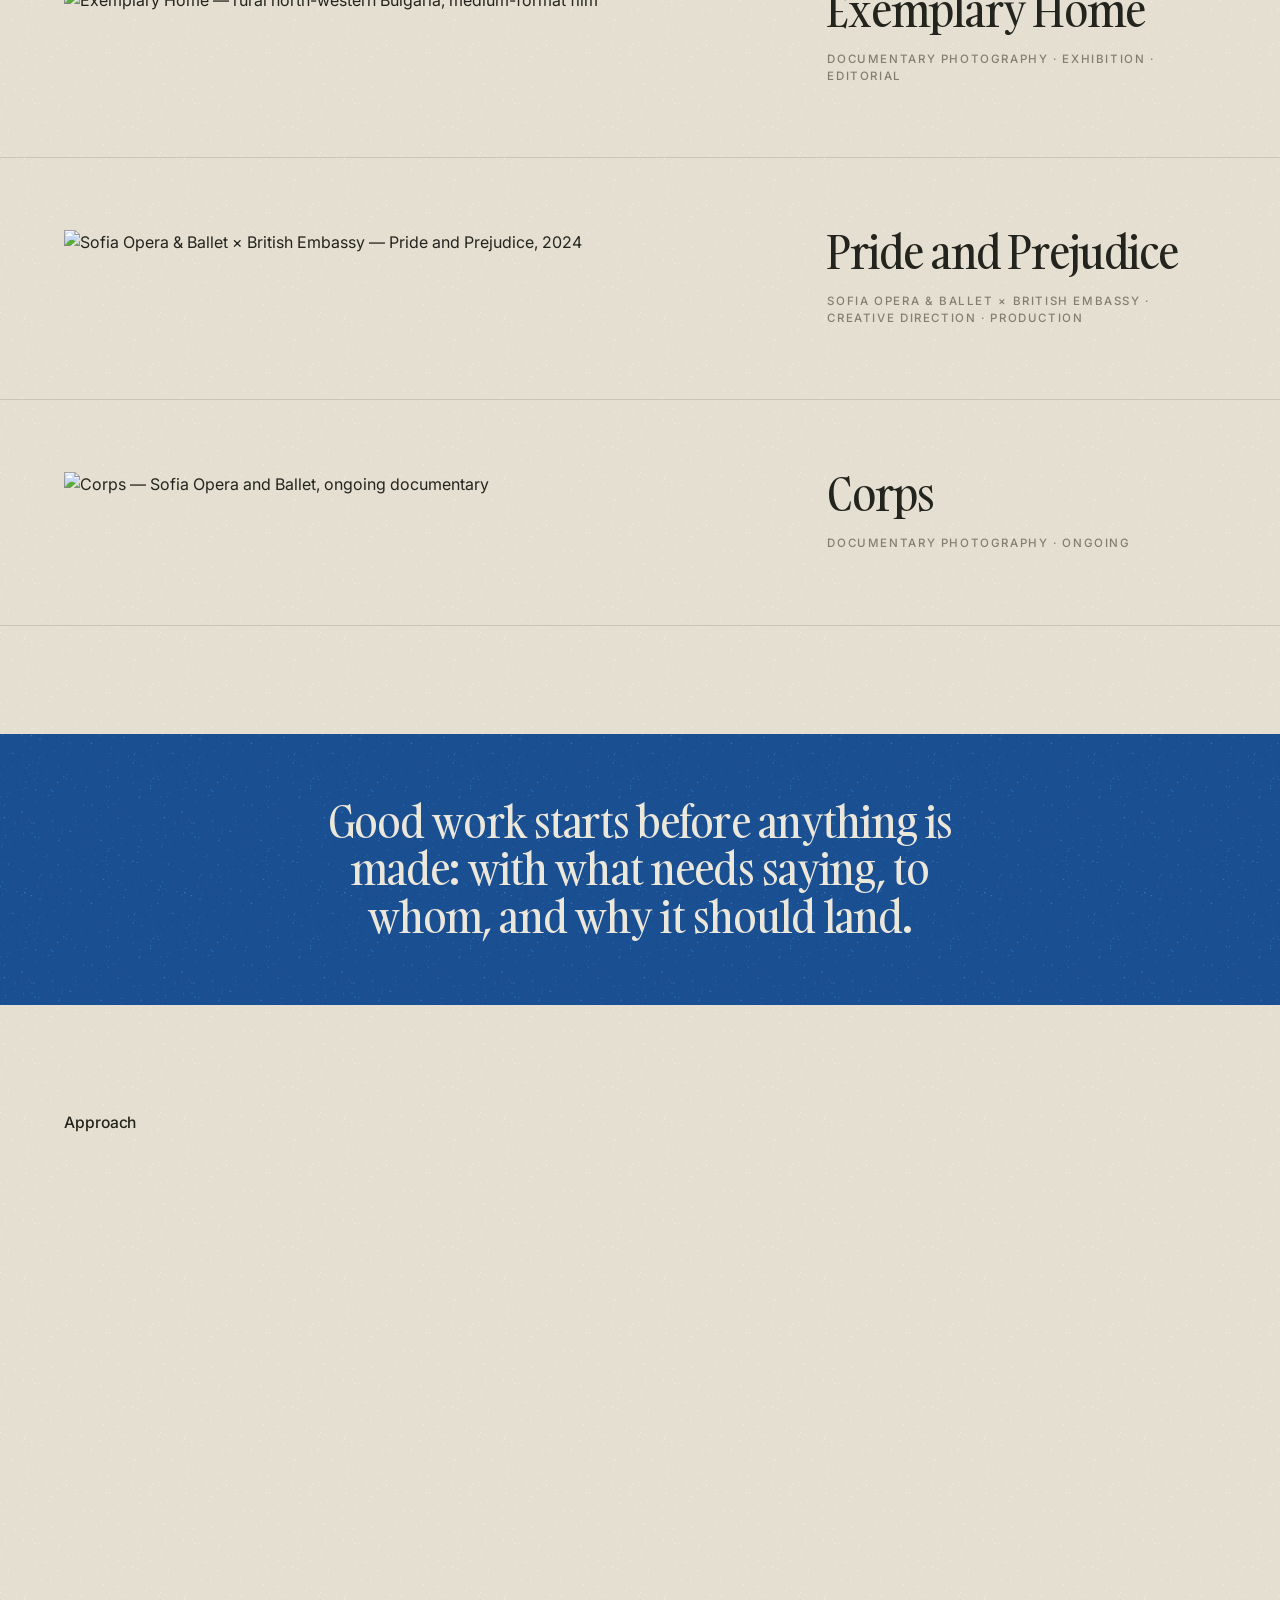
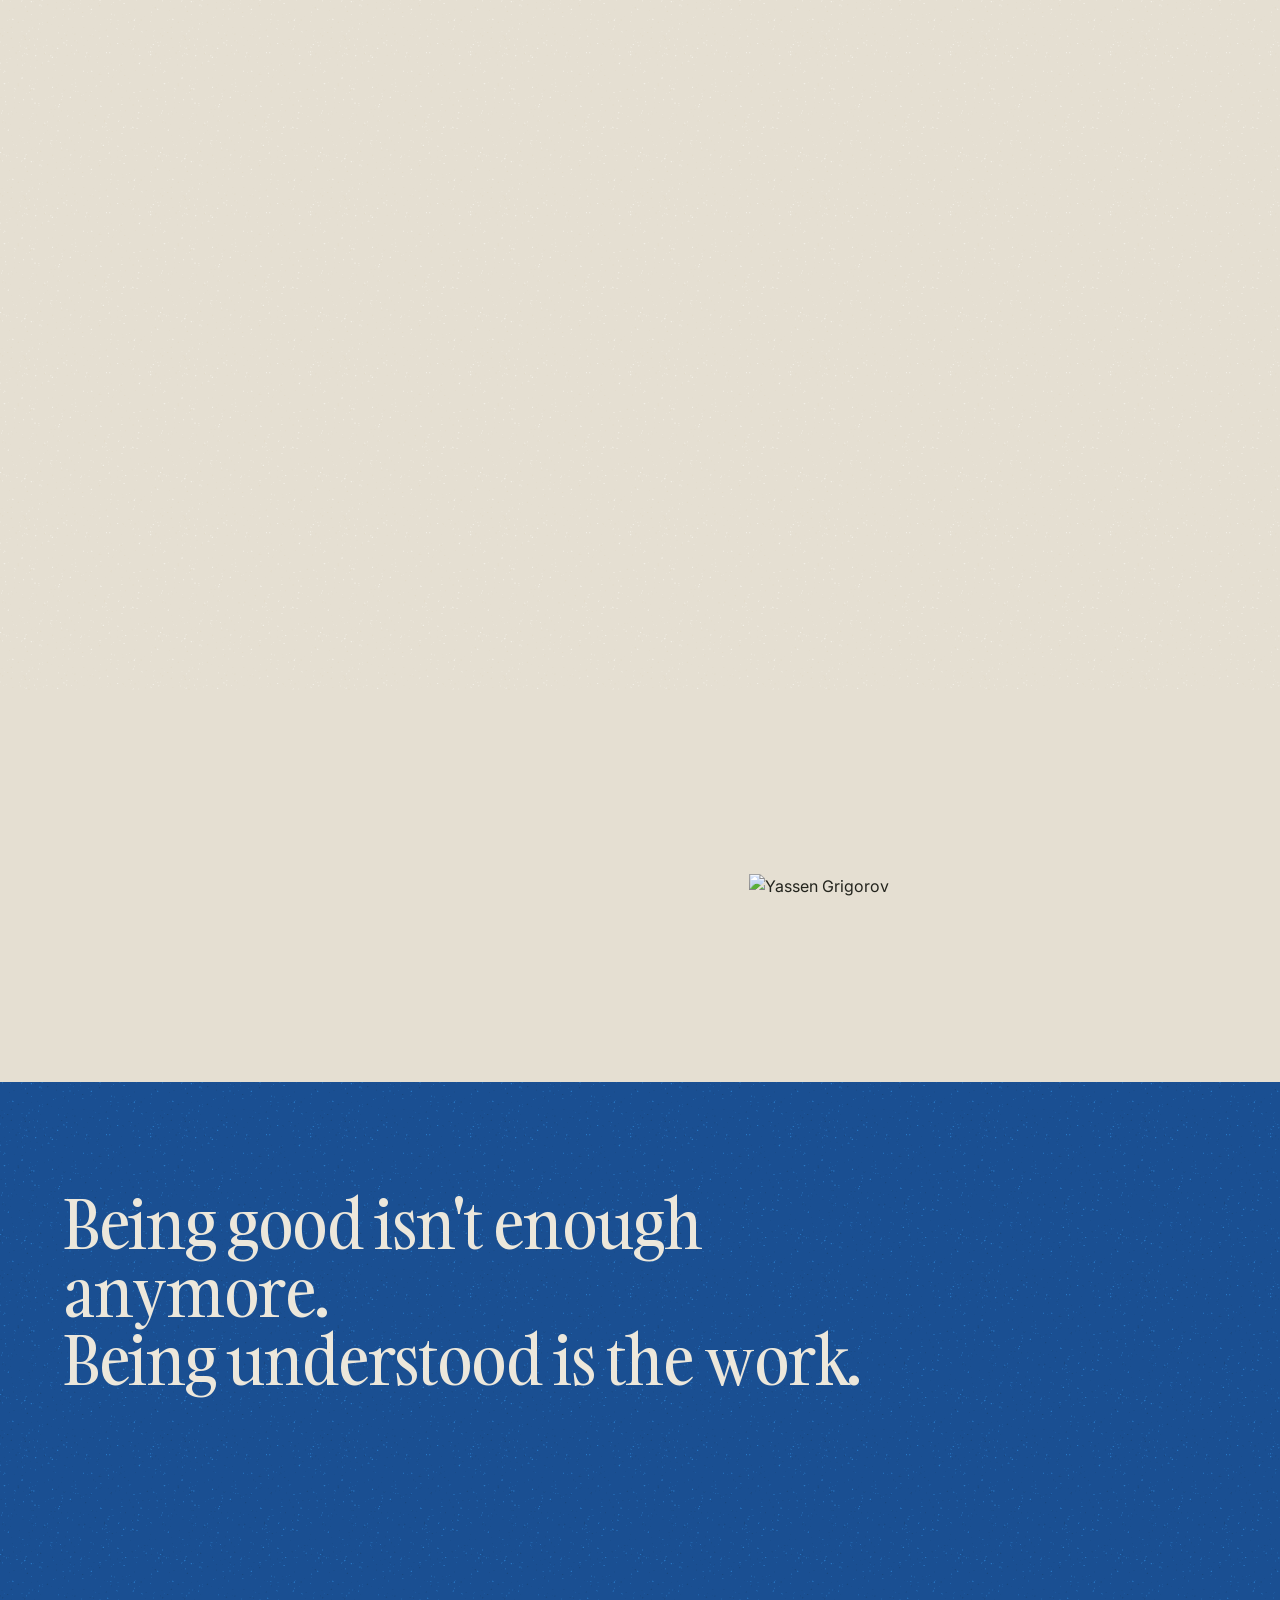
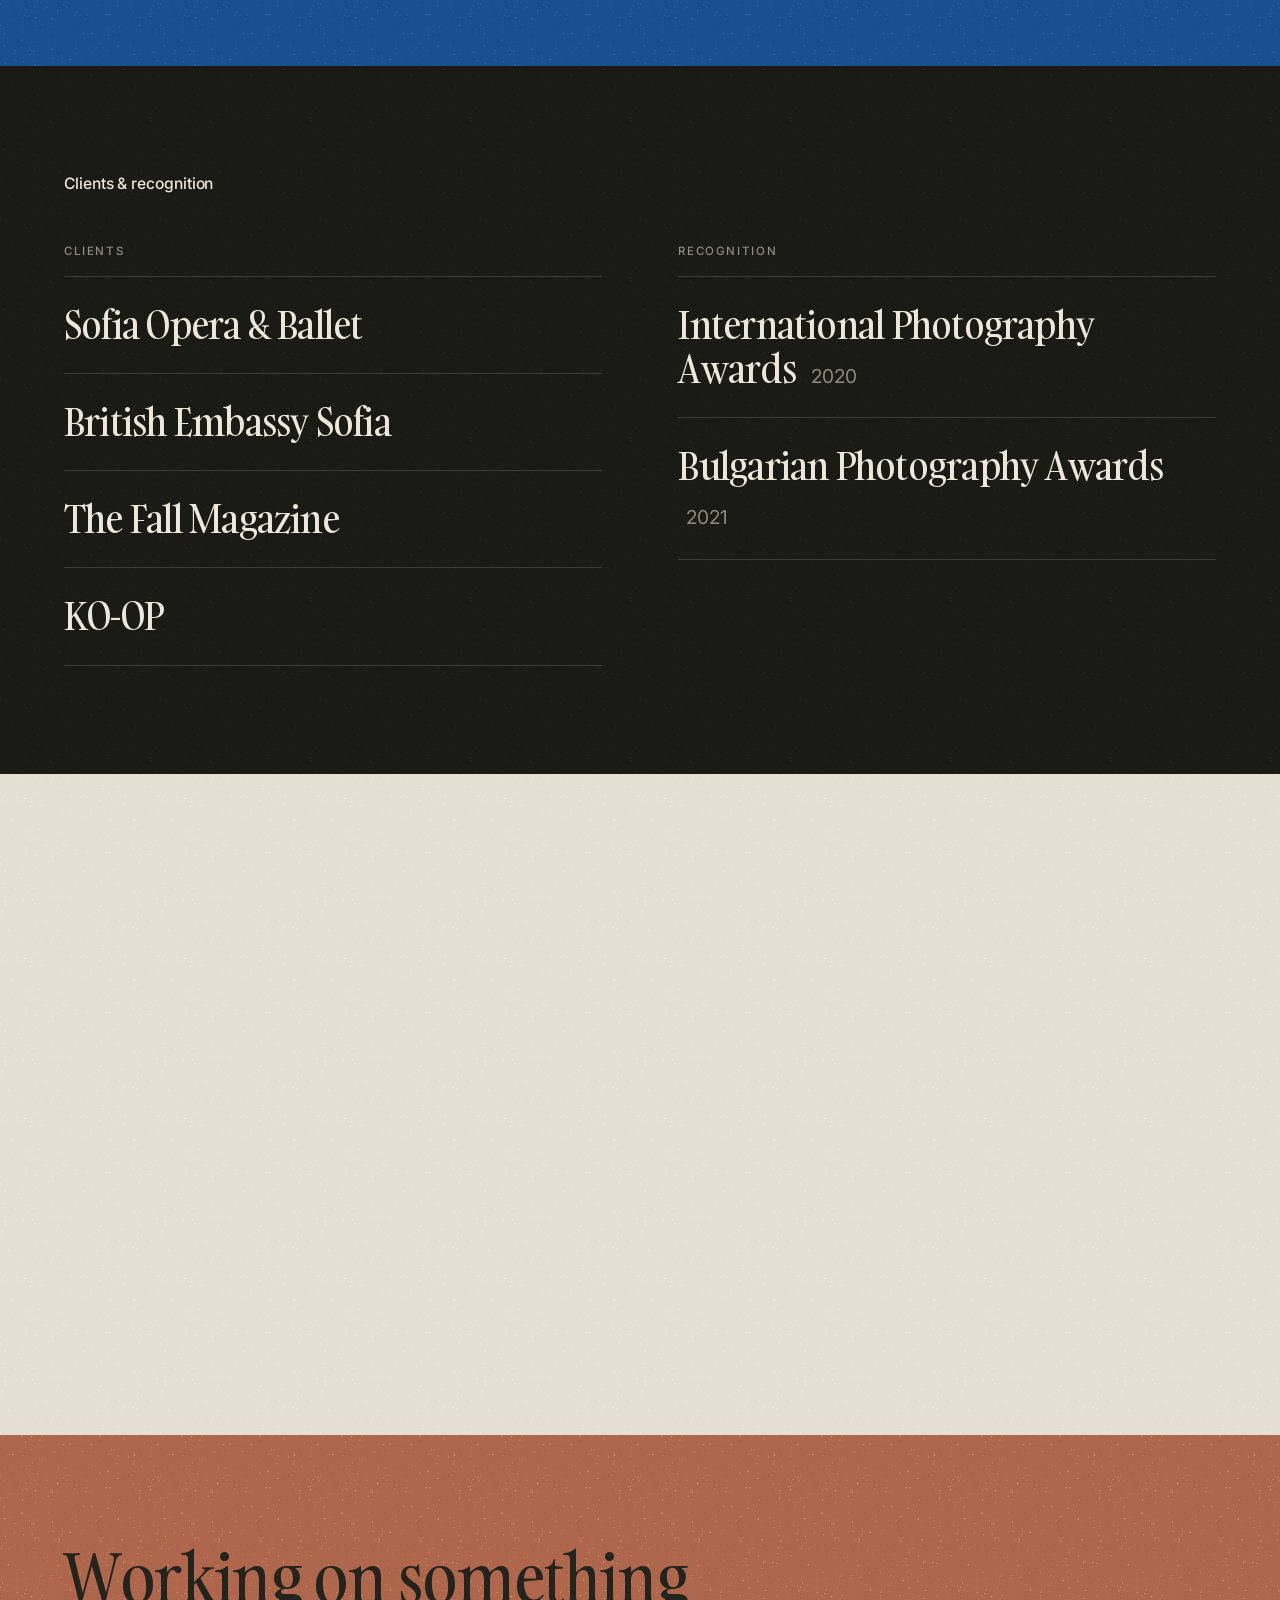
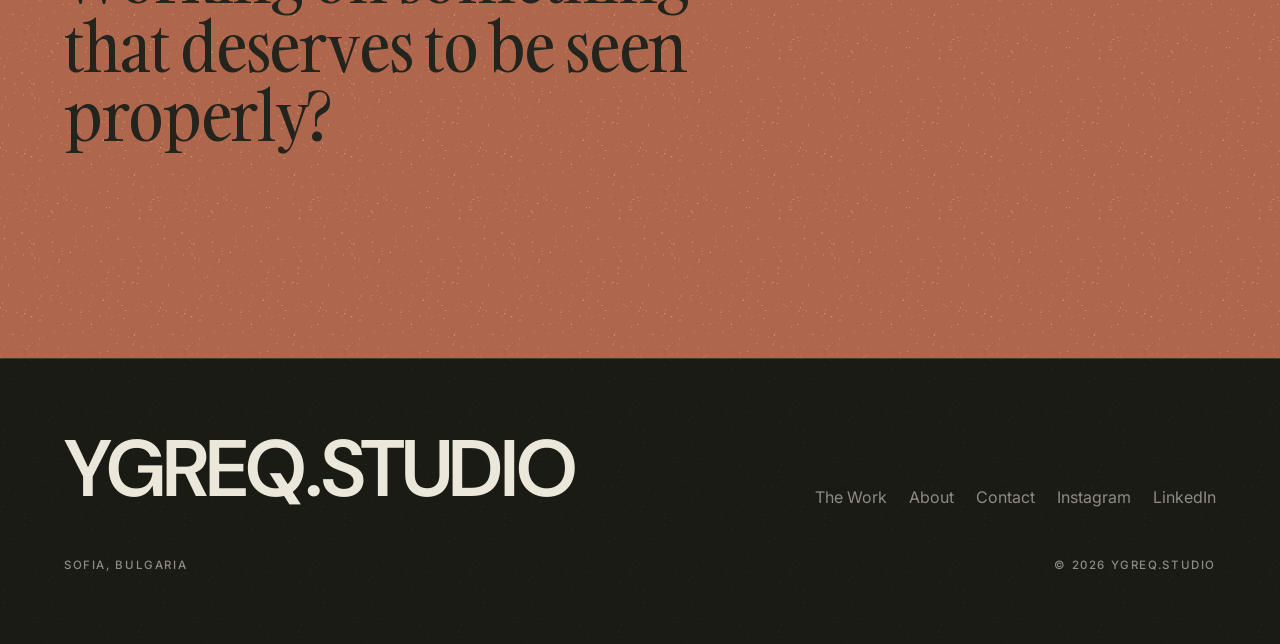
==== commit e8582dd0: "Section heads in the margin; drop arrows, numbering and the section counter - Small-caps eyebrows be" ====
--- a/index.html
+++ b/index.html
@@ -3,11 +3,11 @@
 <head>
   <meta charset="utf-8" />
   <meta name="viewport" content="width=device-width, initial-scale=1, viewport-fit=cover" />
-  <title>YGREQ.STUDIO</title>
-  <meta name="description" content="YGREQ.STUDIO is a visual creative practice based in Sofia. Photography, creative direction and brand identity for a handful of brands and institutions each year." />
+  <title>YGREQ.STUDIO — Photography and creative direction</title>
+  <meta name="description" content="Photography, creative direction and brand identity for a handful of brands and institutions each year. Based in Sofia, working wherever the brief requires." />
 
   <meta property="og:title" content="YGREQ.STUDIO" />
-  <meta property="og:description" content="Excellent work goes unnoticed when nobody has thought about how it is shown. This is being thought about." />
+  <meta property="og:description" content="A visual creative practice based in Sofia. Closing the gap between what brands are and how they read." />
   <meta property="og:type" content="website" />
   <meta property="og:site_name" content="YGREQ.STUDIO" />
   <meta property="og:url" content="https://ygreq.studio/" />
@@ -18,71 +18,328 @@
   <meta name="twitter:card" content="summary_large_image" />
   <link rel="canonical" href="https://ygreq.studio/" />
 
-  <!-- browser-chrome tint: the field is the home hero's black -->
-  <meta name="theme-color" content="#1A1B15" />
+  <!-- browser-chrome tint (Safari toolbar, iOS/Android address bar): this page's
+       field colour, matching the page-transition curtain that arrives on it.
+       Mirrors the tokens in styles.css :root — keep the two in step. -->
+  <meta name="theme-color" content="#1A1B15" /> <!-- black — the hero field -->
   <link rel="icon" href="favicon.ico" sizes="any" />
   <link rel="icon" href="assets/favicon/favicon.svg" type="image/svg+xml" />
   <link rel="apple-touch-icon" href="assets/favicon/apple-touch-icon.png" />
   <link rel="preconnect" href="https://fonts.googleapis.com" />
   <link rel="preconnect" href="https://fonts.gstatic.com" crossorigin />
-  <!-- Inter: board, links, label. DM Sans 600: the wordmark only -->
+  <!-- Inter: body, labels, services. DM Sans 600: logotype only (.nav__mark, hero SVG, .footer__mark) -->
   <link href="https://fonts.googleapis.com/css2?family=Inter:wght@400;500;600&family=DM+Sans:opsz,wght@9..40,600&display=swap" rel="stylesheet" />
-  <link rel="stylesheet" href="styles.css?v=202611221200" />
-  <link rel="stylesheet" href="coming-soon.css?v=202611221400" />
-  <!-- coming-soon.js adds .cs-ready to <html> and only then are the board, the
-       aperture and the instruction shown. Without JS the page is the wordmark,
-       the line and the links. -->
+  <link rel="stylesheet" href="styles.css?v=202610041326" />
+  <!-- page transition: paint the incoming curtain before the first paint, so the
+       page never flashes underneath it. See transition.js / .page-curtain. -->
+  <script>
+    (function () {
+      try {
+        var pt = sessionStorage.getItem('pt');
+        if (!pt) return;
+        sessionStorage.removeItem('pt');
+        if (matchMedia('(prefers-reduced-motion: reduce)').matches) return;
+        document.documentElement.dataset.ptEnter = pt;
+      } catch (e) {}
+    }());
+  </script>
 </head>
-<body class="page--ink cs-page">
-
-  <main class="cs">
-    <!-- the home hero's field, copied: Ember gradient + grain over --black -->
-    <div class="hero__media" aria-hidden="true"></div>
-    <canvas class="hero__grain" id="heroGrain" aria-hidden="true"></canvas>
-
-    <h1 class="visually-hidden">YGREQ.STUDIO</h1>
-
-    <div class="cs__stack">
-      <!-- Solari reel, built by hero-wordmark.js. data-overshoot: first play only,
-           STUDIO runs past its letters before settling. No JS: plain DM Sans text. -->
-      <div class="hero__wordmark cs__wordmark" aria-hidden="true">
-        <div class="hero__wordmark-row" id="heroWordmark" data-overshoot>YGREQ.STUDIO</div>
-      </div>
-
-      <!-- departures board, flipped by coming-soon.js -->
-      <div class="cs__board label" id="csBoard" aria-hidden="true">
-        <span class="cs__board-col cs__board-col--left" data-board="left">PHOTOGRAPHY</span>
-        <span class="cs__board-dot">&middot;</span>
-        <span class="cs__board-col cs__board-col--right" data-board="right">IN PREPARATION</span>
-      </div>
-
-      <!-- contact, centred under the board -->
-      <div class="cs__contact">
-        <a href="mailto:hello@ygreq.studio" class="contact-email">hello@ygreq.studio</a>
-        <div class="contact-social">
+<body>
+
+  <!-- Page transition curtain — inert until transition.js drives it -->
+  <div class="page-curtain" aria-hidden="true"></div>
+
+
+  <!-- NAV -->
+  <header class="nav">
+    <a class="nav__mark" href="index.html">YGREQ.STUDIO</a>
+    <button class="nav__toggle" aria-expanded="false" aria-controls="menu-overlay">Menu</button>
+    <nav class="nav__links" aria-label="Primary">
+      <a href="work.html">The Work</a>
+      <a href="about.html">About</a>
+      <a href="contact.html">Contact</a>
+    </nav>
+  </header>
+
+  <!-- FULL-SCREEN MENU OVERLAY -->
+  <div id="menu-overlay" class="menu-overlay" role="dialog" aria-modal="true" aria-label="Navigation" hidden>
+    <div class="menu-overlay__curtain" aria-hidden="true"></div>
+    <div class="menu-overlay__inner">
+      <nav class="menu-overlay__nav" aria-label="Primary navigation">
+        <ul class="menu-overlay__list">
+          <li class="menu-item">
+            <div class="menu-item__inner">
+              <a href="work.html" class="menu-item__link" data-for="work" data-category="work">
+                <span class="menu-item__label">The Work<span class="menu-item__count" data-count-for=".menu-item__children" aria-hidden="true"></span></span>
+              </a>
+              <ul class="menu-item__children" aria-label="The Work — projects">
+                <li><a href="exemplary-home.html" class="menu-item__child-link" data-for="exemplary-home" data-category="exemplary-home">Exemplary Home</a></li>
+                <li><a href="pride-and-prejudice.html" class="menu-item__child-link" data-for="pride-and-prejudice" data-category="pride-and-prejudice">Pride and Prejudice</a></li>
+                <li><a href="corps.html" class="menu-item__child-link" data-for="corps" data-category="ink">Corps</a></li>
+              </ul>
+            </div>
+          </li>
+          <li class="menu-item">
+            <div class="menu-item__inner">
+              <a href="about.html" class="menu-item__link" data-for="about" data-category="about">
+                <span class="menu-item__label">About</span>
+              </a>
+            </div>
+          </li>
+          <li class="menu-item">
+            <div class="menu-item__inner">
+              <a href="contact.html" class="menu-item__link" data-for="contact" data-category="contact">
+                <span class="menu-item__label">Contact</span>
+              </a>
+            </div>
+          </li>
+        </ul>
+        <div class="menu-overlay__ext">
           <a href="https://instagram.com/ygreq" rel="me noopener" target="_blank">Instagram</a>
           <a href="https://www.linkedin.com/in/yassengrigorov/" rel="me noopener" target="_blank">LinkedIn</a>
         </div>
-        <!-- the prompt: sits under the contact at first; with a mouse, it detaches
-             on the first move and follows the cursor (coming-soon.js) -->
-        <span class="cs__hold label" id="csHold" aria-hidden="true">Hold to expose</span>
-      </div>
-    </div>
-
-    <!-- the shutter: closed and empty until it opens -->
-    <p class="visually-hidden">A rotating glimpse of selected photographs</p>
-    <div class="cs__aperture" id="csAperture" aria-hidden="true">
-      <div class="cs__iris">
-        <img id="csFrame" alt="" decoding="async" />
-      </div>
-    </div>
-
-    <footer class="cs__foot">
-      <p class="cs__line">Excellent work goes unnoticed when nobody has thought about how it is shown. This is being thought about.</p>
-    </footer>
-  </main>
-
-  <script src="hero-wordmark.js?v=202611221400"></script>
-  <script src="coming-soon.js?v=202611221400"></script>
+      </nav>
+      <!-- Each project's preview image should use the SAME file in three places once real
+           photography exists: this menu panel, the home page's Featured Work tile, and the
+           case-study page's own hero image. Suggested convention: assets/work/<slug>-cover.jpg
+           (e.g. assets/work/exemplary-home-cover.jpg), referenced identically in all three spots,
+           so there's one file to update rather than three that can silently drift out of sync. -->
+      <div class="menu-overlay__media" aria-hidden="true">
+        <div class="menu-media" data-for="corps">
+          <img src="assets/work/corps/cover.jpg" alt="Corps — Sofia Opera and Ballet, ongoing documentary" loading="lazy" decoding="async" />
+        </div>
+        <div class="menu-media" data-for="work">
+          <img src="assets/menu/the-work.jpg" alt="A pile of pale rubble in a foggy field — from Exemplary Home, rural north-western Bulgaria." loading="lazy" decoding="async" />
+        </div>
+        <div class="menu-media" data-for="exemplary-home">
+          <img src="assets/work/exemplary-home/cover.jpg" alt="Exemplary Home — rural north-western Bulgaria, medium-format film" loading="lazy" decoding="async" />
+        </div>
+        <div class="menu-media" data-for="pride-and-prejudice">
+          <img src="assets/work/pride-and-prejudice/cover.jpg" alt="Sofia Opera & Ballet × British Embassy — Pride and Prejudice, 2024" loading="lazy" decoding="async" />
+        </div>
+        <div class="menu-media" data-for="about">
+          <img src="assets/about/portrait.jpg" alt="Yassen Grigorov" loading="lazy" decoding="async" />
+        </div>
+        <div class="menu-media" data-for="contact">
+          <img src="assets/menu/contact.jpg" alt="The inside of a red telephone box — handset, coin slot and a worn BT notice." loading="lazy" decoding="async" />
+        </div>
+      </div>
+    </div>
+  </div>
+
+  <!-- 01 HERO — data-snap -->
+  <section class="hero" aria-label="YGREQ.STUDIO" data-snap>
+    <div class="hero__media"></div>
+    <canvas class="hero__grain" id="heroGrain" aria-hidden="true"></canvas>
+
+    <!-- Letters roll in Solari/split-flap style — built by hero-wordmark.js.
+         aria-hidden since the section's aria-label already names it. -->
+    <div class="hero__wordmark" aria-hidden="true">
+      <div class="hero__wordmark-row" id="heroWordmark"></div>
+    </div>
+
+    <div class="hero__foot">
+      <span class="label">Visual creative practice — Sofia, Bulgaria</span>
+      <span class="hero__scroll">Scroll</span>
+    </div>
+  </section>
+
+  <!-- 02 INTRO — clay strip + image + marquee -->
+  <section class="section--tight section--clay intro-strip">
+    <div class="wrap">
+      <p class="intro-strip__text">Excellent work, shown carelessly, goes unnoticed. Each year I take on a handful of brands and institutions and see that theirs doesn't.</p>
+    </div>
+  </section>
+
+  <a href="corps.html" class="intro-strip__link">
+    <img class="intro-strip__image" src="assets/home/intro.jpg" alt="Corps — Sofia Opera and Ballet, ongoing documentary" data-reveal data-reveal-type="image" decoding="async" />
+  </a>
+
+  <!-- MARQUEE -->
+  <div class="marquee" aria-hidden="true">
+    <div class="marquee__track" id="marqueeTrack">
+      <span class="marquee__item">Photography&thinsp;·&thinsp;Creative Direction&thinsp;·&thinsp;Brand Identity&thinsp;·&thinsp;Content Production&thinsp;·&thinsp;Motion&thinsp;·&thinsp;Editorial&emsp;</span>
+      <span class="marquee__item">Photography&thinsp;·&thinsp;Creative Direction&thinsp;·&thinsp;Brand Identity&thinsp;·&thinsp;Content Production&thinsp;·&thinsp;Motion&thinsp;·&thinsp;Editorial&emsp;</span>
+      <span class="marquee__item">Photography&thinsp;·&thinsp;Creative Direction&thinsp;·&thinsp;Brand Identity&thinsp;·&thinsp;Content Production&thinsp;·&thinsp;Motion&thinsp;·&thinsp;Editorial&emsp;</span>
+    </div>
+  </div>
+
+  <!-- 03 FEATURED WORK -->
+  <section class="section work-section">
+    <div class="wrap work-section__header margin-head">
+      <span class="section-head" data-reveal>Selected work</span>
+      <p class="lead measure-wide" data-reveal>Some of it commissioned, some of it not. All of it chosen.</p>
+    </div>
+
+    <article class="work-item">
+      <a href="exemplary-home.html" class="work-item__link">
+        <div class="work-item__media">
+          <img src="assets/work/exemplary-home/cover.jpg" alt="Exemplary Home — rural north-western Bulgaria, medium-format film" data-reveal data-reveal-type="image" data-parallax loading="lazy" decoding="async" />
+        </div>
+        <div class="work-item__caption">
+          <h2 class="work-item__name" data-reveal data-reveal-type="mask">Exemplary Home</h2>
+          <span class="label">Documentary Photography · Exhibition · Editorial</span>
+        </div>
+      </a>
+    </article>
+
+    <article class="work-item">
+      <a href="pride-and-prejudice.html" class="work-item__link">
+        <div class="work-item__media">
+          <img src="assets/work/pride-and-prejudice/cover.jpg" alt="Sofia Opera & Ballet × British Embassy — Pride and Prejudice, 2024" data-reveal data-reveal-type="image" data-parallax loading="lazy" decoding="async" />
+        </div>
+        <div class="work-item__caption">
+          <h2 class="work-item__name" data-reveal data-reveal-type="mask">Pride and Prejudice</h2>
+          <span class="label">Sofia Opera &amp; Ballet × British Embassy · Creative Direction · Production</span>
+        </div>
+      </a>
+    </article>
+
+    <!-- Corps — ongoing documentary with the Sofia Opera and Ballet, third slot. Full page at
+         corps.html; its images, captions and grid are driven from corps-data.js. -->
+    <article class="work-item">
+      <a href="corps.html" class="work-item__link">
+        <div class="work-item__media">
+          <img src="assets/work/corps/cover.jpg" alt="Corps — Sofia Opera and Ballet, ongoing documentary" data-reveal data-reveal-type="image" data-parallax loading="lazy" decoding="async" />
+        </div>
+        <div class="work-item__caption">
+          <h2 class="work-item__name" data-reveal data-reveal-type="mask">Corps</h2>
+          <span class="label">Documentary Photography · Ongoing</span>
+        </div>
+      </a>
+    </article>
+  </section>
+
+  <!-- 04 APPROACH LEAD — cobalt strip -->
+  <section class="section--tight section--cobalt intro-strip">
+    <div class="wrap">
+      <p class="intro-strip__text">Good work starts before anything is made: with what needs saying, to whom, and why it should land.</p>
+    </div>
+  </section>
+
+  <!-- 04 EXPANDED APPROACH -->
+  <section class="section approach-section">
+    <div class="wrap approach-grid">
+      <div class="approach-sticky-col">
+        <span class="section-head">Approach</span>
+      </div>
+      <div class="approach-pillars">
+        <div class="pillar" data-reveal>
+          <span class="section-head">Creative Direction</span>
+          <p class="lead measure">Visual strategy, art direction, campaign concept. Project-level creative leadership for a specific moment, story, or launch.</p>
+          <p class="measure">Usually cultural institutions, hospitality, boutique retail and editorial. Taken on per project, or on retainer where the work continues.</p>
+        </div>
+        <div class="pillar" data-reveal>
+          <span class="section-head">Photography</span>
+          <p class="lead measure">Editorial and documentary sensibility, brought to commercial briefs that rarely get either.</p>
+          <p class="measure">Hospitality, food and drink, boutique retail, real estate, lifestyle and cultural institutions. Shot on medium format film or digital, in Sofia or wherever the brief requires.</p>
+        </div>
+        <div class="pillar" data-reveal>
+          <span class="section-head">Identity</span>
+          <p class="lead measure">How a brand looks, sounds, and reads — built and maintained over time.</p>
+          <p class="measure">Strategic visual leadership that replaces the content retainer. Naming, wordmark, colour, type, and the rules for how to use them. Plus the ongoing creative direction that keeps it coherent as the brand grows.</p>
+        </div>
+      </div>
+    </div>
+  </section>
+
+  <!-- 05 ABOUT TEASER -->
+  <section class="section--tight about-teaser">
+    <div class="wrap about-teaser__inner">
+      <div class="about-teaser__text" data-reveal>
+        <span class="section-head">About</span>
+        <p class="lead measure">Seven years in London shaped the eye — studying photography at Westminster, shooting commercially, building a documentary practice exhibited and awarded internationally. The return to Sofia sharpened the argument.</p>
+        <a href="about.html" class="label about-teaser__more">About the practice</a>
+      </div>
+      <img class="about-teaser__portrait" src="assets/about/portrait.jpg" alt="Yassen Grigorov" data-reveal data-reveal-type="image" loading="lazy" decoding="async" />
+    </div>
+  </section>
+
+  <!-- 06 BIG STATEMENT — cobalt, data-snap, line-by-line reveals -->
+  <section class="section section--cobalt" data-snap>
+    <div class="wrap statement">
+      <p>
+        <span class="reveal-line" data-reveal data-reveal-type="mask">Being good isn't enough anymore.</span>
+        <span class="reveal-line" data-reveal data-reveal-type="mask" style="--reveal-delay:120ms">Being understood is the work.</span>
+        <span class="cont" data-reveal>I help brands and institutions close the gap between what they do and how it reads — through photography, creative direction, and considered visual identity.</span>
+      </p>
+    </div>
+  </section>
+
+  <!-- 07 CLIENTS & RECOGNITION -->
+  <section class="section section--ink clients-section">
+    <div class="wrap clients-inner">
+      <span class="section-head">Clients &amp; recognition</span>
+      <div class="clients-grid">
+        <div class="clients-col">
+          <span class="label clients-col__label">Clients</span>
+          <ul class="clients-list">
+            <li>Sofia Opera &amp; Ballet</li>
+            <li>British Embassy Sofia</li>
+            <li>The Fall Magazine</li>
+            <li>KO-OP</li>
+          </ul>
+        </div>
+        <div class="clients-col">
+          <span class="label clients-col__label">Recognition</span>
+          <ul class="clients-list">
+            <li>International Photography Awards <span>2020</span></li>
+            <li>Bulgarian Photography Awards <span>2021</span></li>
+          </ul>
+        </div>
+      </div>
+    </div>
+  </section>
+
+  <!-- 08 DISCIPLINES -->
+  <section class="section--tight">
+    <div class="wrap">
+      <div style="display:flex;justify-content:space-between;align-items:baseline;margin-bottom:clamp(20px,3vw,34px)">
+        <span class="section-head" data-reveal>Disciplines</span>
+        <span class="section-head" data-reveal>Six ways in</span>
+      </div>
+      <div class="disc" data-reveal>
+        <div class="disc__item"><img class="disc__img" src="assets/home/disciplines/photography.jpg" alt="Black-and-white street photograph — men in caps and hoods talking outside a late-night off-licence." loading="lazy" decoding="async" /><span class="disc__name">Photography</span></div>
+        <div class="disc__item"><img class="disc__img" src="assets/home/disciplines/creative-direction.jpg" alt="A photographer working a group of women in Regency dress into position in a panelled drawing room." loading="lazy" decoding="async" /><span class="disc__name">Creative Direction</span></div>
+        <div class="disc__item disc__item--mark"><img class="disc__img disc__img--mark" src="assets/home/disciplines/brand-design-lockup.png" alt="Identity lockup — an engraved line drawing of the Residence above the words The Residence of His Majesty&#39;s Ambassador." loading="lazy" decoding="async" /><span class="disc__name">Brand Identity</span></div>
+        <div class="disc__item"><img class="disc__img" src="assets/home/disciplines/content-production.jpg" alt="A studio in use — a figure on a lit yellow seamless, ringed by softboxes, flags and stands." loading="lazy" decoding="async" /><span class="disc__name">Content Production</span></div>
+        <div class="disc__item"><video class="disc__img disc__img--video" poster="assets/home/disciplines/motion-poster.jpg" muted loop playsinline preload="none" aria-label="Motion — detail footage of a vintage Rolls-Royce: whitewall tyre, radiator mascot, walnut dashboard." data-disc-video><source src="assets/home/disciplines/motion.webm" type="video/webm" /><source src="assets/home/disciplines/motion.mp4" type="video/mp4" /></video><span class="disc__name">Motion</span></div>
+        <div class="disc__item"><img class="disc__img" src="assets/home/disciplines/editorial.jpg" alt="Two men in a green-panelled library — one in a red velvet dinner jacket lighting a cigar, the other in black tie." loading="lazy" decoding="async" /><span class="disc__name">Editorial</span></div>
+      </div>
+    </div>
+  </section>
+
+  <!-- 09 CTA — clay, data-snap -->
+  <section class="section section--clay" data-snap>
+    <div class="wrap cta">
+      <h2 data-reveal data-reveal-type="mask">Working on something that deserves to be seen properly?</h2>
+      <a class="btn" href="contact.html" data-reveal>Get in touch</a>
+    </div>
+  </section>
+
+  <!-- FOOTER -->
+  <footer class="footer section--ink">
+    <div class="wrap">
+      <div class="footer__top">
+        <a class="footer__mark" href="index.html">YGREQ.STUDIO</a>
+        <nav class="footer__links" aria-label="Footer">
+          <a href="work.html">The Work</a>
+          <a href="about.html">About</a>
+          <a href="contact.html">Contact</a>
+          <a href="https://instagram.com/ygreq" rel="me">Instagram</a>
+          <a href="https://www.linkedin.com/in/yassengrigorov/" rel="me noopener" target="_blank">LinkedIn</a>
+        </nav>
+      </div>
+      <div class="footer__legal">
+        <span class="label">Sofia, Bulgaria</span>
+        <span class="label">© <span id="year">2026</span> YGREQ.STUDIO</span>
+      </div>
+    </div>
+  </footer>
+
+  <script src="hero-wordmark.js?v=202610041326"></script>
+  <script src="main.js?v=202610041326"></script>
+  <script src="transition.js?v=202610041326"></script>
+  <script type="module" src="scroll.js?v=202610041326"></script>
 </body>
 </html>
--- a/styles.css
+++ b/styles.css
@@ -65,10 +65,7 @@
   /* display serif — Gambarino; applied to expressive type only */
   --font-display: 'Gambarino', serif;
 
-  /* menu overlay: idx-column width + link gap, shared so .menu-item__children
-     can always align flush under the label regardless of viewport width —
-     see .menu-item__idx / .menu-item__link / .menu-item__children below */
-  --menu-idx-w:   16px;
+  /* menu overlay: gap between a label and its count */
   --menu-item-gap: clamp(14px, 2vw, 24px);
 }
 
@@ -127,6 +124,39 @@
   font-weight: 500;
 }
 
+/* ---- section heads ----
+   Sentence case at reading size, in the section's own ink. Where a head
+   opens a full-width wrap (.margin-head) it sits in the left margin column,
+   the same column and gap as the home page's Approach section, so every
+   head on the site hangs on one line. */
+.section-head {
+  display: block;
+  font-size: clamp(0.98rem, 1.1vw, 1.08rem);
+  font-weight: 500;
+  line-height: 1.3;
+  letter-spacing: -0.005em;
+  color: var(--ink);
+}
+.section-head + p { margin-top: 18px; }
+.pillar > .section-head { margin-bottom: 0.5em; }
+.pillar > .section-head + p { margin-top: 0; }
+.clients-inner > .section-head { margin-bottom: clamp(28px, 4vw, 48px); }
+@media (min-width: 821px) {
+  .wrap.margin-head {
+    display: grid;
+    grid-template-columns: clamp(100px, 16vw, 220px) minmax(0, 1fr);
+    column-gap: clamp(40px, 7vw, 100px);
+    align-items: baseline;
+  }
+  .margin-head > .section-head { grid-column: 1; margin: 0; }
+  .margin-head > :not(.section-head) { grid-column: 2; justify-self: start; }
+  .margin-head > .section-head + * { margin-top: 0; }
+}
+@media (max-width: 820px) {
+  .margin-head > .section-head { margin-bottom: 0.6em; }
+  .margin-head > .section-head + p { margin-top: 0; }
+}
+
 .lead { font-size: var(--fs-lead); line-height: 1.32; letter-spacing: -0.01em; }
 .measure { max-width: 34ch; }
 .measure-wide { max-width: 50ch; }
@@ -300,10 +330,7 @@
 }
 
 .hero__foot {
-  /* bottom offset is the section-counter's own position plus clearance,
-     so the "01/09" counter (fixed, bottom-left, same gutter) never overlaps
-     the hero's label */
-  position: absolute; left: var(--gut); right: var(--gut); bottom: calc(clamp(22px, 4vw, 44px) + 30px);
+  position: absolute; left: var(--gut); right: var(--gut); bottom: clamp(22px, 4vw, 44px);
   display: flex; justify-content: space-between; align-items: flex-end; gap: 20px;
   color: rgba(255,255,255,0.72);
   mix-blend-mode: difference;
@@ -375,11 +402,11 @@
   background: var(--paper);
   padding: clamp(26px, 4vw, 52px) clamp(20px, 3vw, 36px);
   min-height: clamp(150px, 18vw, 230px);
-  display: flex; flex-direction: column; justify-content: space-between;
+  display: flex; flex-direction: column; justify-content: flex-end;
   position: relative;
   overflow: hidden;
 }
-.disc__num, .disc__name { position: relative; z-index: 1; }
+.disc__name { position: relative; z-index: 1; }
 .disc__img {
   position: absolute;
   inset: 0;
@@ -404,7 +431,6 @@
 }
 .disc__item:hover .disc__img { opacity: 1; transform: scale(1); }
 .disc__item:hover::before { opacity: 1; }
-.disc__item:hover .disc__num,
 .disc__item:hover .disc__name { color: var(--cream); }
 /* Motion tile — the reveal is a silent looping clip rather than a still.
    <video> inherits .disc__img wholesale; this only kills the UA's own chrome. */
@@ -428,7 +454,6 @@
 }
 .disc__item--mark:hover .disc__img--mark { transform: none; }
 .disc__item--mark:hover::before { opacity: 0; }   /* no gradient over a paper field */
-.disc__item--mark:hover .disc__num  { color: var(--muted); }
 .disc__item--mark:hover .disc__name { color: var(--ink); }
 
 /* No hover (phones, tablets): the reveal has nothing to trigger it, so the grid
@@ -439,8 +464,6 @@
   img.disc__img, video.disc__img { opacity: 1; transform: none; }
   .disc__item:has(img.disc__img)::before,
   .disc__item:has(video.disc__img)::before { opacity: 1; }
-  .disc__item:has(img.disc__img) .disc__num,
-  .disc__item:has(video.disc__img) .disc__num,
   .disc__item:has(img.disc__img) .disc__name,
   .disc__item:has(video.disc__img) .disc__name { color: var(--cream); }
 
@@ -448,11 +471,9 @@
      to carry :has() as well — without it they lose to the rules above, whose
      :has(img.disc__img) makes them a specificity step more specific. */
   .disc__item--mark:has(img.disc__img)::before { opacity: 0; }
-  .disc__item--mark:has(img.disc__img) .disc__num  { color: var(--muted); }
   .disc__item--mark:has(img.disc__img) .disc__name { color: var(--ink); }
 }
 
-.disc__num { font-size: var(--fs-label); letter-spacing: var(--ls-label); color: var(--muted); transition: color var(--dur-micro) var(--ease-out); }
 .disc__name { font-size: clamp(1.25rem, 2.1vw, 1.9rem); letter-spacing: -0.01em; transition: color var(--dur-micro) var(--ease-out); }
 
 /* ---- display serif (Gambarino) — expressive type only ----
@@ -679,8 +700,6 @@
   transition: transform .35s cubic-bezier(.16,1,.3,1), background .35s;
 }
 .btn:hover { transform: translateY(-2px); background: var(--accent-strong); }
-.btn .arr { transition: transform .35s cubic-bezier(.16,1,.3,1); }
-.btn:hover .arr { transform: translateX(4px); }
 
 /* footer — uses section--ink class in HTML for dark background */
 .footer { padding-block: clamp(40px, 6vw, 70px); border-top: 1px solid var(--line); color: var(--ink); }
@@ -836,15 +855,6 @@
   text-decoration: none;
   transition: opacity var(--dur-std) var(--ease-out);
 }
-.menu-item__idx {
-  width: var(--menu-idx-w); /* fixed, not intrinsic — .menu-item__children's
-    indent below adds up to exactly this + the gap, so it can't drift */
-  font-size: var(--fs-label);
-  letter-spacing: var(--ls-label);
-  color: rgba(236, 231, 221, 0.35);
-  flex-shrink: 0;
-  transition: color var(--dur-std) var(--ease-out);
-}
 .menu-item__label {
   font-size: clamp(2.6rem, 7.5vw, 9rem);
   font-weight: 500;
@@ -873,7 +883,6 @@
   opacity: 0.2;
 }
 .menu-item__link:hover .menu-item__label { transform: translateX(clamp(10px, 1.5vw, 22px)); }
-.menu-item__link:hover .menu-item__idx { color: rgba(236, 231, 221, 0.7); }
 
 /* nested project links under "The Work" — always visible once the overlay is
    open, no toggle/expand. Comma-separated run (Oviedo's "Projects (10)" pattern),
@@ -884,10 +893,8 @@
   display: block; /* wraps like a paragraph across the available width */
   list-style: none;
   margin: 2px 0 clamp(16px, 2.4vw, 24px);
-  /* idx width + link gap (same custom properties .menu-item__link and
-     .menu-item__idx use, so it never drifts out of alignment), plus a
-     touch extra so it reads as tucked in under the label, not flush edge */
-  padding-left: calc(var(--menu-idx-w) + var(--menu-item-gap) + 10px);
+  /* a touch in from the label's edge, so it reads as tucked in under it */
+  padding-left: 10px;
 }
 .menu-item__children li { display: inline; }
 .menu-item__children li:not(:last-child)::after {
@@ -1052,25 +1059,6 @@
 }
 
 /* ============================================================
-   SECTION COUNTER
-   ============================================================ */
-.section-counter {
-  position: fixed;
-  bottom: clamp(22px, 4vw, 44px);
-  left: var(--gut);
-  z-index: 30;
-  font-size: var(--fs-label);
-  letter-spacing: var(--ls-label);
-  text-transform: uppercase;
-  mix-blend-mode: difference;
-  color: #fff;
-  pointer-events: none;
-  opacity: 0;
-  transition: opacity 0.4s;
-}
-.js .section-counter { opacity: 1; }
-
-/* ============================================================
    FEATURED WORK SECTION
    ============================================================ */
 .work-section__header {
@@ -1160,7 +1148,6 @@
    CLIENTS & RECOGNITION
    ============================================================ */
 .clients-inner { max-width: none; }
-.clients-inner > .label { display: block; margin-bottom: clamp(28px, 4vw, 48px); }
 .clients-grid {
   display: grid;
   grid-template-columns: repeat(2, 1fr);
@@ -1408,8 +1395,17 @@
 .case-next__link[href="corps.html"]          { color: var(--red-corps); }
 .case-next__link[href="exemplary-home.html"] { color: var(--red-exemplary-home); }
 
-.case-next__link .arr { display: inline-block; transition: transform .35s cubic-bezier(.16,1,.3,1); }
-.case-next__link:hover .arr { transform: translateX(10px); }
+/* text links say what they are: a fine underline that firms up on hover */
+.case-next__link,
+.about-teaser__more {
+  text-decoration: underline;
+  text-decoration-thickness: 1px;
+  text-underline-offset: 0.22em;
+  text-decoration-color: color-mix(in srgb, currentColor 35%, transparent);
+  transition: text-decoration-color var(--dur-std) var(--ease-out), opacity .2s;
+}
+.case-next__link:hover,
+.about-teaser__more:hover { text-decoration-color: currentColor; }
 
 /* ============================================================
    CORPS — image-led project page
@@ -1585,9 +1581,6 @@
     padding-top: clamp(100px, 20vw, 140px);
   }
   .menu-overlay__media { display: none; }
-  /* no mobile override needed — .menu-item__children's padding-left is
-     calc()-derived from --menu-idx-w + --menu-item-gap (both already resolve
-     correctly at narrow widths), so it stays flush with the label here too */
 
   /* work items */
   .work-item__link,
